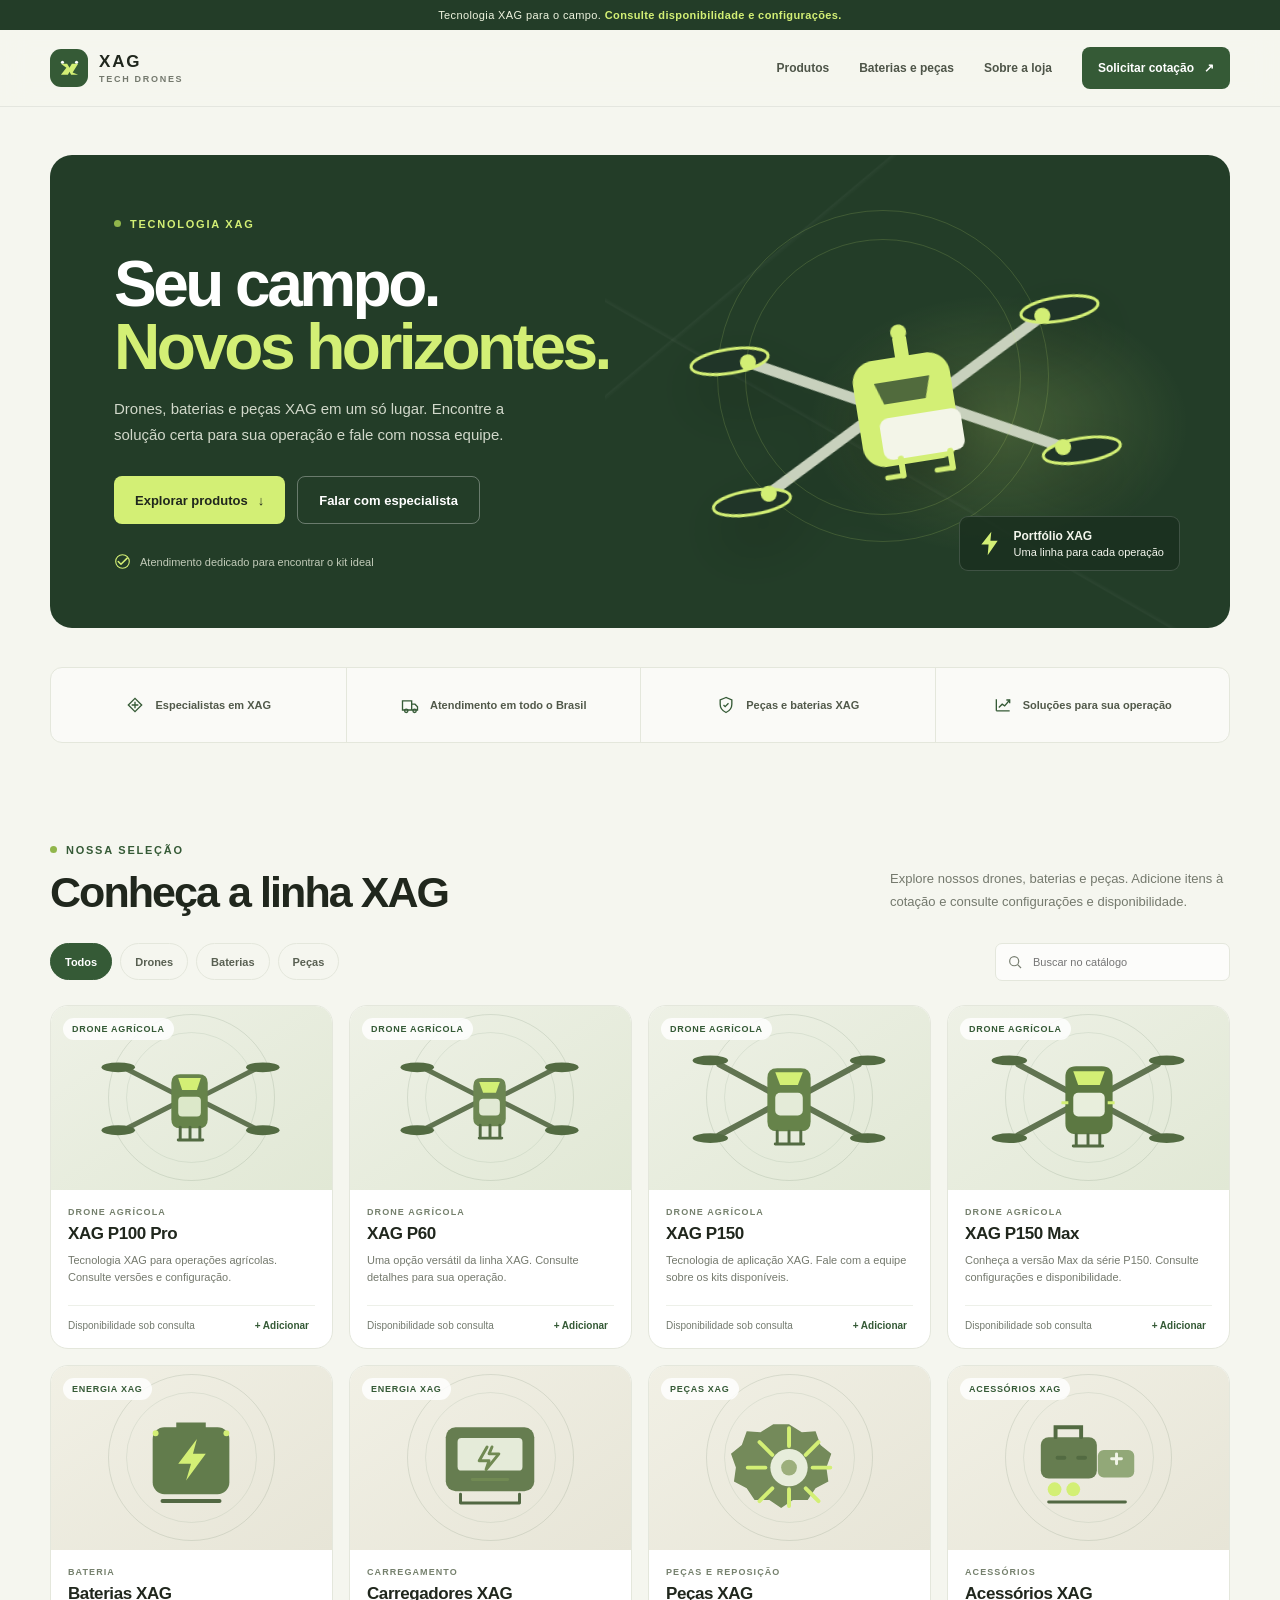
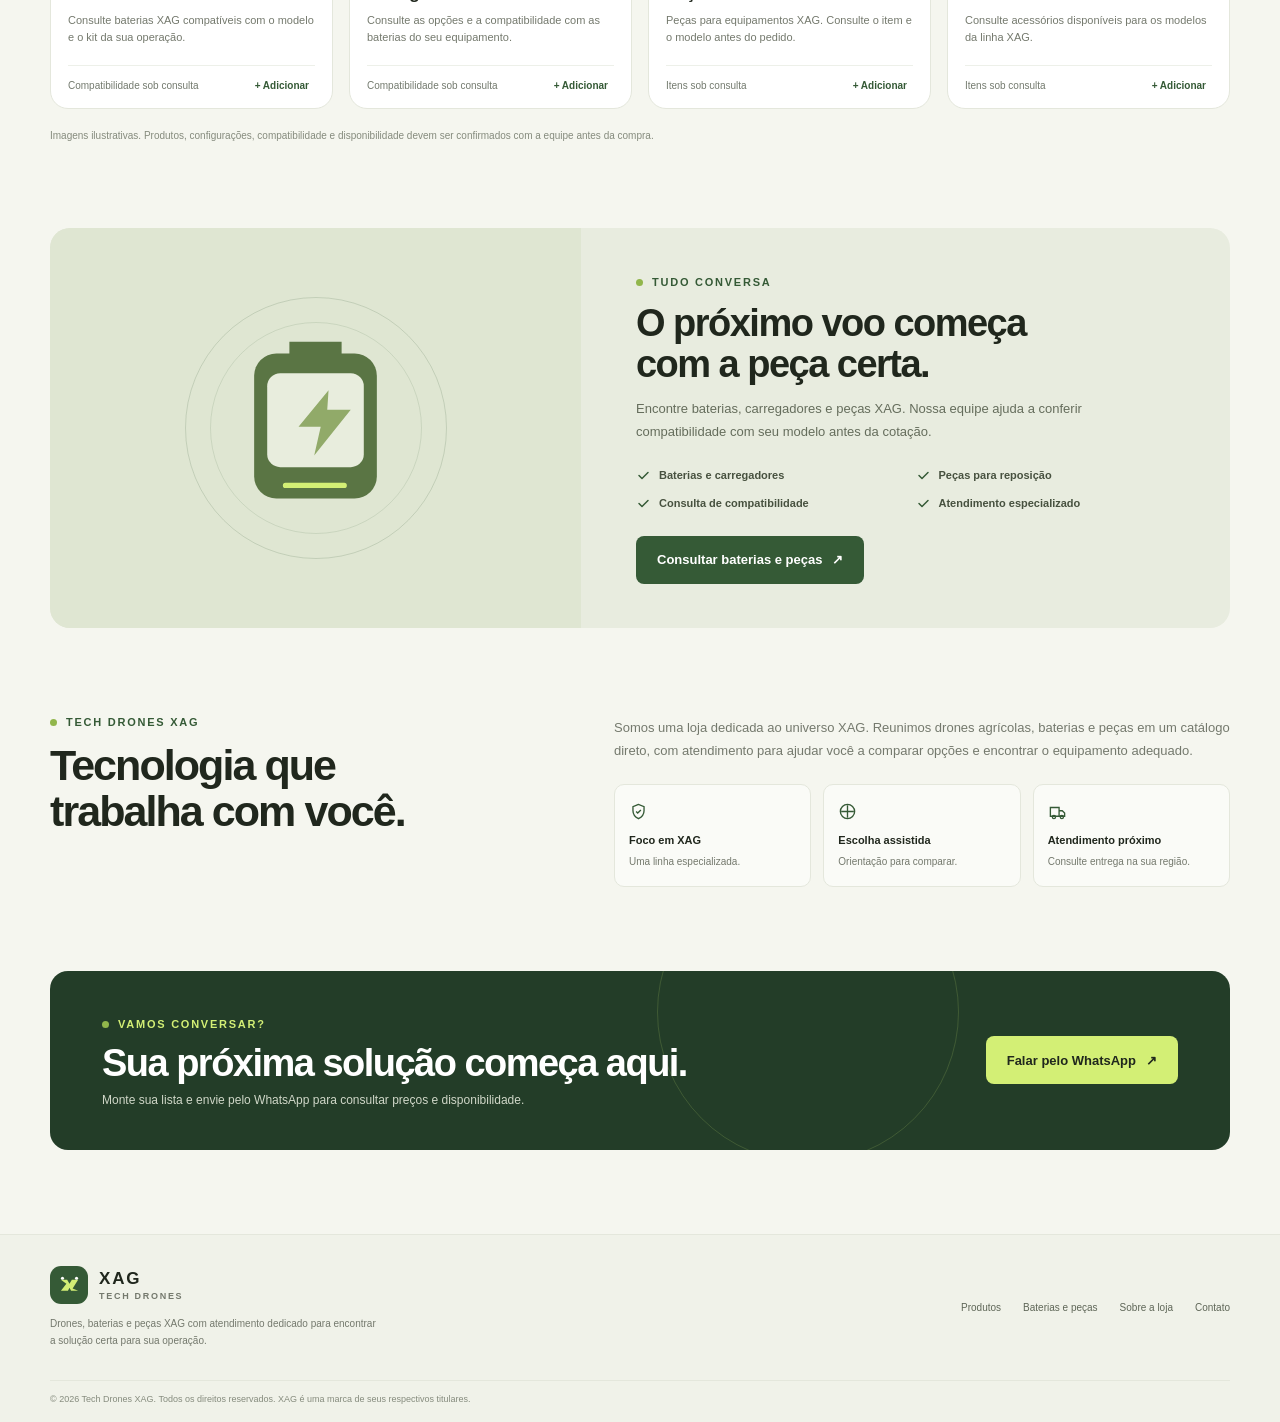
==== index.html @ cff68e32 "Atualiza loja XAG Co-authored-by: Copilot <223556219+Copilot@users.noreply.github.com>" ====
<!doctype html>
<html lang="pt-BR">
<head>
  <meta charset="utf-8">
  <meta name="viewport" content="width=device-width, initial-scale=1">
  <meta name="theme-color" content="#f5f6ef">
  <meta name="description" content="Drones, baterias e peças XAG. Conheça os modelos P100 Pro, P60, P150 e P150 Max e solicite uma cotação.">
  <title>XAG | Drones, baterias e peças</title>
  <style>
    :root {
      color-scheme: light;
      --ink: #20271d;
      --muted: #74796d;
      --paper: #f5f6ef;
      --white: #fff;
      --green: #355a36;
      --green-dark: #233d28;
      --lime: #d3ef75;
      --line: #e4e7dc;
      --radius: 18px;
      --max: 1180px;
    }

    * { box-sizing: border-box; }
    html { scroll-behavior: smooth; }
    body {
      margin: 0;
      background: var(--paper);
      color: var(--ink);
      font-family: "Segoe UI", Arial, sans-serif;
      -webkit-font-smoothing: antialiased;
    }
    a { color: inherit; text-decoration: none; }
    button, input { font: inherit; }
    button, a { -webkit-tap-highlight-color: transparent; }
    button:focus-visible, a:focus-visible, input:focus-visible {
      outline: 3px solid #91b64b;
      outline-offset: 3px;
    }
    .wrap { width: min(var(--max), calc(100% - 48px)); margin-inline: auto; }
    .eyebrow {
      display: inline-flex;
      align-items: center;
      gap: 9px;
      color: var(--green);
      font-size: 11px;
      font-weight: 800;
      letter-spacing: .16em;
      text-transform: uppercase;
    }
    .eyebrow::before { width: 7px; height: 7px; border-radius: 50%; background: #91b64b; content: ""; }
    .button {
      min-height: 48px;
      display: inline-flex;
      align-items: center;
      justify-content: center;
      gap: 10px;
      padding: 0 21px;
      border: 0;
      border-radius: 8px;
      background: var(--green);
      color: white;
      font-size: 13px;
      font-weight: 700;
      cursor: pointer;
      transition: background .2s, transform .2s;
    }
    .button:hover { background: var(--green-dark); transform: translateY(-1px); }
    .button--light { background: var(--lime); color: var(--ink); }
    .button--light:hover { background: #c5e65e; }
    .button--outline { border: 1px solid var(--line); background: transparent; color: var(--ink); }
    .button--outline:hover { background: #f1f3eb; }
    .hero .button--outline:hover { background: rgba(255,255,255,.1); }

    .announcement {
      padding: 9px 16px;
      background: var(--green-dark);
      color: #eef4df;
      text-align: center;
      font-size: 11px;
      letter-spacing: .035em;
    }
    .announcement strong { color: var(--lime); }
    .header {
      position: sticky;
      z-index: 20;
      top: 0;
      border-bottom: 1px solid rgba(32,39,29,.08);
      background: rgba(245,246,239,.94);
      backdrop-filter: blur(14px);
    }
    .nav { min-height: 76px; display: flex; align-items: center; justify-content: space-between; gap: 28px; }
    .brand { display: flex; align-items: center; gap: 11px; flex-shrink: 0; }
    .brand-mark {
      width: 38px; height: 38px; display: grid; place-items: center;
      border-radius: 11px; background: var(--green); color: var(--lime);
    }
    .brand-mark svg { width: 25px; height: 25px; }
    .brand-name { font-size: 17px; font-weight: 850; letter-spacing: .11em; }
    .brand-name span { display: block; margin-top: 2px; color: var(--muted); font-size: 9px; font-weight: 700; letter-spacing: .19em; }
    .nav-links { display: flex; align-items: center; gap: 30px; color: #4e5548; font-size: 12px; font-weight: 650; }
    .nav-links a:hover { color: var(--green); }
    .nav-cta { min-height: 42px; padding-inline: 16px; font-size: 12px; }
    .menu-toggle { display: none; border: 0; background: none; color: var(--ink); cursor: pointer; }

    .hero { padding: 48px 0 34px; }
    .hero-shell {
      min-height: 465px;
      position: relative;
      overflow: hidden;
      display: grid;
      grid-template-columns: 1.02fr .98fr;
      align-items: center;
      border-radius: 22px;
      background: var(--green-dark);
      color: white;
    }
    .hero-copy { position: relative; z-index: 2; padding: 58px 0 58px 64px; }
    .hero .eyebrow { color: #d3ef75; }
    .hero h1 {
      max-width: 570px;
      margin: 22px 0 16px;
      font-size: clamp(42px, 5vw, 65px);
      line-height: .99;
      letter-spacing: -.055em;
      font-weight: 760;
    }
    .hero h1 em { color: var(--lime); font-style: normal; }
    .hero-copy > p { max-width: 430px; margin: 0; color: #d1d8ca; font-size: 15px; line-height: 1.75; }
    .hero-actions { display: flex; align-items: center; flex-wrap: wrap; gap: 12px; margin-top: 28px; }
    .hero-note { display: flex; align-items: center; gap: 9px; margin-top: 29px; color: #c2cbb9; font-size: 11px; }
    .hero-note svg { flex: 0 0 auto; color: var(--lime); }
    .hero-art {
      position: absolute;
      inset: 0 0 0 47%;
      overflow: hidden;
      background:
        radial-gradient(ellipse at 63% 57%, rgba(211,239,117,.2), transparent 34%),
        linear-gradient(140deg, transparent 24%, rgba(255,255,255,.035) 24.2%, transparent 24.7%),
        linear-gradient(30deg, transparent 39%, rgba(255,255,255,.035) 39.2%, transparent 39.7%);
    }
    .hero-art::before, .hero-art::after {
      position: absolute; width: 330px; height: 330px; border: 1px solid rgba(211,239,117,.16);
      border-radius: 50%; content: "";
    }
    .hero-art::before { top: 55px; left: 18%; }
    .hero-art::after { top: 84px; left: calc(18% + 28px); width: 274px; height: 274px; }
    .hero-drone { position: absolute; width: min(94%, 520px); top: 50%; left: 48%; transform: translate(-50%, -47%) rotate(-9deg); filter: drop-shadow(0 26px 28px rgba(0,0,0,.24)); }
    .hero-chip {
      position: absolute; right: 8%; bottom: 12%; z-index: 1;
      display: flex; align-items: center; gap: 10px; padding: 12px 15px;
      border: 1px solid rgba(255,255,255,.16); border-radius: 9px;
      background: rgba(27,48,31,.85); color: #f4f6ed; font-size: 11px;
    }
    .hero-chip b { display: block; margin-bottom: 3px; font-size: 12px; }
    .hero-chip svg { color: var(--lime); }

    .proof { padding: 5px 0 46px; }
    .proof-row { display: grid; grid-template-columns: repeat(4, 1fr); border: 1px solid var(--line); border-radius: 12px; background: rgba(255,255,255,.54); }
    .proof-item { min-height: 74px; display: flex; align-items: center; justify-content: center; gap: 10px; padding: 14px; color: #51594a; font-size: 11px; font-weight: 650; }
    .proof-item + .proof-item { border-left: 1px solid var(--line); }
    .proof-item svg { color: var(--green); flex: 0 0 auto; }

    .section { padding: 50px 0 84px; }
    .section-head { display: flex; align-items: end; justify-content: space-between; gap: 28px; margin-bottom: 27px; }
    .section-head h2, .intro h2 { margin: 12px 0 0; font-size: clamp(30px, 4vw, 43px); letter-spacing: -.045em; line-height: 1.08; }
    .section-head p { max-width: 340px; margin: 0 0 3px; color: var(--muted); font-size: 13px; line-height: 1.7; }
    .catalog-tools { display: flex; flex-wrap: wrap; align-items: center; justify-content: space-between; gap: 14px; margin-bottom: 24px; }
    .filters { display: flex; flex-wrap: wrap; gap: 8px; }
    .filter {
      min-height: 37px; padding: 0 14px; border: 1px solid var(--line); border-radius: 30px;
      background: transparent; color: #596052; font-size: 11px; font-weight: 650; cursor: pointer;
    }
    .filter:hover, .filter[aria-pressed="true"] { border-color: var(--green); background: var(--green); color: white; }
    .search { position: relative; width: min(100%, 235px); }
    .search svg { position: absolute; top: 11px; left: 12px; color: #777e70; pointer-events: none; }
    .search input { width: 100%; height: 38px; padding: 0 12px 0 37px; border: 1px solid var(--line); border-radius: 7px; background: rgba(255,255,255,.7); color: var(--ink); font-size: 11px; }
    .product-grid { display: grid; grid-template-columns: repeat(4, minmax(0, 1fr)); gap: 16px; }
    .product-card { overflow: hidden; border: 1px solid var(--line); border-radius: var(--radius); background: var(--white); transition: transform .22s, box-shadow .22s; }
    .product-card:hover { transform: translateY(-4px); box-shadow: 0 15px 32px rgba(35,61,40,.09); }
    .product-card[hidden] { display: none; }
    .product-visual {
      height: 184px; position: relative; display: grid; place-items: center; overflow: hidden;
      background: linear-gradient(145deg, #eef1e6, #e1e8d5);
    }
    .product-visual::before { position: absolute; width: 165px; height: 165px; border: 1px solid rgba(53,90,54,.13); border-radius: 50%; content: ""; }
    .product-visual::after { position: absolute; width: 129px; height: 129px; border: 1px solid rgba(53,90,54,.09); border-radius: 50%; content: ""; }
    .product-visual svg { position: relative; z-index: 1; width: 84%; max-height: 154px; }
    .product-card[data-category="baterias"] .product-visual,
    .product-card[data-category="pecas"] .product-visual { background: linear-gradient(145deg, #f1f0e5, #e7e5d7); }
    .product-badge { position: absolute; z-index: 2; top: 12px; left: 12px; padding: 6px 9px; border-radius: 30px; background: rgba(255,255,255,.83); color: var(--green); font-size: 9px; font-weight: 800; letter-spacing: .08em; text-transform: uppercase; }
    .product-info { padding: 17px 17px 16px; }
    .product-type { margin: 0 0 7px; color: #75806d; font-size: 9px; font-weight: 750; letter-spacing: .12em; text-transform: uppercase; }
    .product-info h3 { margin: 0; font-size: 17px; letter-spacing: -.025em; }
    .product-description { min-height: 38px; margin: 8px 0 15px; color: var(--muted); font-size: 11px; line-height: 1.6; }
    .product-bottom { display: flex; align-items: center; justify-content: space-between; gap: 8px; padding-top: 13px; border-top: 1px solid #edf0e9; }
    .availability { color: #737a6e; font-size: 10px; }
    .add-quote { border: 0; background: transparent; color: var(--green); font-size: 10px; font-weight: 800; cursor: pointer; }
    .add-quote:hover { color: #1b3620; text-decoration: underline; text-underline-offset: 3px; }
    .no-results { display: none; grid-column: 1/-1; padding: 35px; border: 1px dashed #cbd2c2; border-radius: 12px; color: var(--muted); text-align: center; font-size: 13px; }
    .no-results.is-visible { display: block; }
    .catalog-footnote { margin: 19px 0 0; color: #858b7d; font-size: 10px; line-height: 1.6; }

    .feature { padding: 0 0 84px; }
    .feature-panel { display: grid; grid-template-columns: .9fr 1.1fr; overflow: hidden; border-radius: 20px; background: #e8ecdf; }
    .feature-art { min-height: 340px; position: relative; display: grid; place-items: center; overflow: hidden; background: #dfe6d2; }
    .feature-art::before { position: absolute; width: 260px; height: 260px; border: 1px solid rgba(53,90,54,.17); border-radius: 50%; content: ""; }
    .feature-art::after { position: absolute; width: 210px; height: 210px; border: 1px solid rgba(53,90,54,.12); border-radius: 50%; content: ""; }
    .feature-art svg { position: relative; z-index: 1; width: 60%; max-width: 235px; color: var(--green); }
    .feature-copy { align-self: center; padding: 44px 55px; }
    .feature-copy h2 { max-width: 430px; margin: 13px 0 12px; font-size: clamp(27px, 3.5vw, 38px); line-height: 1.1; letter-spacing: -.04em; }
    .feature-copy > p { max-width: 480px; margin: 0; color: #656d5c; font-size: 13px; line-height: 1.75; }
    .feature-points { display: grid; grid-template-columns: 1fr 1fr; gap: 13px 20px; margin: 24px 0 25px; padding: 0; list-style: none; }
    .feature-points li { display: flex; align-items: center; gap: 8px; color: #47513f; font-size: 11px; font-weight: 650; }
    .feature-points svg { flex: 0 0 auto; color: var(--green); }

    .intro { padding: 0 0 84px; }
    .intro-layout { display: grid; grid-template-columns: .9fr 1.1fr; gap: 60px; align-items: start; }
    .intro h2 { max-width: 400px; }
    .intro-copy > p { margin: 4px 0 21px; color: var(--muted); font-size: 13px; line-height: 1.8; }
    .intro-values { display: grid; grid-template-columns: repeat(3, 1fr); gap: 12px; }
    .value { padding: 17px 14px; border: 1px solid var(--line); border-radius: 10px; background: rgba(255,255,255,.48); }
    .value svg { color: var(--green); }
    .value b { display: block; margin: 9px 0 5px; font-size: 11px; }
    .value span { color: var(--muted); font-size: 10px; line-height: 1.5; }

    .contact { padding: 0 0 84px; }
    .contact-panel { position: relative; overflow: hidden; display: flex; align-items: center; justify-content: space-between; gap: 28px; padding: 43px 52px; border-radius: 18px; background: var(--green-dark); color: white; }
    .contact-panel::after { position: absolute; top: -110px; right: 23%; width: 300px; height: 300px; border: 1px solid rgba(211,239,117,.16); border-radius: 50%; content: ""; }
    .contact-copy { position: relative; z-index: 1; }
    .contact-copy .eyebrow { color: var(--lime); }
    .contact-copy h2 { margin: 10px 0 8px; font-size: clamp(27px, 3.5vw, 38px); letter-spacing: -.04em; }
    .contact-copy p { margin: 0; color: #d0d7c8; font-size: 12px; }
    .contact-panel .button { position: relative; z-index: 1; flex-shrink: 0; }

    footer { border-top: 1px solid var(--line); background: #f0f2e9; }
    .footer-main { display: flex; justify-content: space-between; gap: 30px; padding: 31px 0; }
    .footer-about { max-width: 330px; }
    .footer-about p { margin: 11px 0 0; color: var(--muted); font-size: 10px; line-height: 1.7; }
    .footer-links { display: flex; flex-wrap: wrap; align-items: center; gap: 22px; color: #5e6657; font-size: 10px; }
    .footer-links a:hover { color: var(--green); }
    .footer-bottom { padding: 13px 0 18px; border-top: 1px solid var(--line); color: #858b7d; font-size: 9px; }
    .quote-bar {
      position: fixed; z-index: 30; right: 22px; bottom: 20px;
      display: none; align-items: center; gap: 14px; padding: 10px 11px 10px 16px;
      border: 1px solid rgba(255,255,255,.14); border-radius: 12px;
      background: var(--green-dark); color: white; box-shadow: 0 12px 34px rgba(24,40,25,.22);
    }
    .quote-bar.is-visible { display: flex; }
    .quote-count { font-size: 11px; font-weight: 650; }
    .quote-count span { color: var(--lime); font-weight: 800; }
    .quote-bar .button { min-height: 39px; padding: 0 13px; font-size: 10px; }
    .toast {
      position: fixed; z-index: 40; left: 50%; bottom: 24px; transform: translate(-50%, 15px);
      padding: 11px 16px; border-radius: 8px; background: var(--ink); color: white;
      font-size: 11px; opacity: 0; pointer-events: none; transition: opacity .2s, transform .2s;
    }
    .toast.is-visible { opacity: 1; transform: translate(-50%, 0); }

    @media (max-width: 900px) {
      .hero-shell { min-height: 425px; grid-template-columns: 1fr; }
      .hero-copy { max-width: 58%; padding: 48px 0 48px 42px; }
      .hero-art { left: 43%; }
      .hero-drone { left: 53%; width: 107%; }
      .product-grid { grid-template-columns: repeat(2, minmax(0, 1fr)); }
      .feature-copy { padding: 37px 32px; }
      .intro-layout { gap: 35px; }
    }
    @media (max-width: 640px) {
      .wrap { width: min(var(--max), calc(100% - 32px)); }
      .announcement { font-size: 10px; }
      .nav { min-height: 66px; }
      .menu-toggle { display: grid; place-items: center; width: 40px; height: 40px; }
      .menu-toggle svg { width: 23px; height: 23px; }
      .nav-links {
        position: absolute; top: 65px; left: 0; right: 0; display: none; align-items: stretch;
        gap: 0; padding: 8px 16px 16px; border-bottom: 1px solid var(--line);
        background: var(--paper);
      }
      .nav-links.is-open { display: flex; flex-direction: column; }
      .nav-links a { padding: 13px 5px; border-bottom: 1px solid var(--line); }
      .nav-links .nav-cta { align-self: start; margin-top: 12px; padding-inline: 16px; border-bottom: 0; }
      .hero { padding: 20px 0 25px; }
      .hero-shell { min-height: 605px; align-items: start; }
      .hero-copy { max-width: none; padding: 35px 25px 0; }
      .hero h1 { max-width: 420px; margin-top: 16px; font-size: clamp(43px, 12vw, 59px); }
      .hero-copy > p { max-width: 380px; font-size: 13px; }
      .hero-actions { margin-top: 21px; }
      .hero-actions .button { min-height: 44px; padding-inline: 15px; font-size: 11px; }
      .hero-note { margin-top: 19px; font-size: 10px; }
      .hero-art { inset: auto 0 0; height: 255px; }
      .hero-art::before { top: 8px; left: 25%; width: 230px; height: 230px; }
      .hero-art::after { top: 28px; left: calc(25% + 20px); width: 190px; height: 190px; }
      .hero-drone { top: 51%; left: 49%; width: min(96%, 430px); }
      .hero-chip { right: 13px; bottom: 15px; padding: 9px 11px; }
      .hero-chip svg { width: 23px; height: 23px; }
      .hero-chip b { font-size: 10px; }
      .hero-chip span { font-size: 9px; }
      .proof { padding-bottom: 29px; }
      .proof-row { grid-template-columns: 1fr 1fr; }
      .proof-item { min-height: 62px; justify-content: start; padding: 12px; font-size: 10px; }
      .proof-item + .proof-item { border-left: 0; }
      .proof-item:nth-child(even) { border-left: 1px solid var(--line); }
      .proof-item:nth-child(n+3) { border-top: 1px solid var(--line); }
      .proof-item svg { width: 17px; height: 17px; }
      .section { padding: 31px 0 56px; }
      .section-head { display: block; margin-bottom: 21px; }
      .section-head h2, .intro h2 { font-size: 34px; }
      .section-head p { margin-top: 11px; font-size: 12px; }
      .catalog-tools { align-items: stretch; }
      .filters { gap: 6px; }
      .filter { min-height: 34px; padding-inline: 11px; font-size: 10px; }
      .search { width: 100%; }
      .product-grid { gap: 10px; }
      .product-visual { height: 140px; }
      .product-visual svg { max-height: 125px; }
      .product-visual::before { width: 125px; height: 125px; }
      .product-visual::after { width: 95px; height: 95px; }
      .product-info { padding: 13px 12px 12px; }
      .product-type { font-size: 8px; }
      .product-info h3 { font-size: 14px; }
      .product-description { min-height: 48px; margin: 7px 0 11px; font-size: 10px; }
      .product-bottom { align-items: start; flex-direction: column; gap: 8px; }
      .product-card:nth-child(n+5) .product-description { min-height: 48px; }
      .add-quote { padding: 0; text-align: left; }
      .feature { padding-bottom: 56px; }
      .feature-panel { grid-template-columns: 1fr; }
      .feature-art { min-height: 220px; }
      .feature-art svg { width: 48%; max-height: 185px; }
      .feature-art::before { width: 195px; height: 195px; }
      .feature-art::after { width: 155px; height: 155px; }
      .feature-copy { padding: 29px 24px 31px; }
      .feature-copy h2 { font-size: 31px; }
      .feature-copy > p { font-size: 12px; }
      .feature-points { gap: 12px 10px; }
      .feature-points li { font-size: 10px; }
      .intro { padding-bottom: 55px; }
      .intro-layout { grid-template-columns: 1fr; gap: 16px; }
      .intro-copy > p { font-size: 12px; }
      .intro-values { gap: 8px; }
      .value { padding: 13px 10px; }
      .value b { font-size: 10px; }
      .value span { font-size: 9px; }
      .contact { padding-bottom: 55px; }
      .contact-panel { align-items: start; flex-direction: column; padding: 29px 24px; }
      .contact-copy h2 { font-size: 31px; }
      .contact-copy p { font-size: 11px; line-height: 1.6; }
      .footer-main { flex-direction: column; gap: 20px; padding: 25px 0; }
      .footer-links { gap: 15px; }
      .quote-bar { right: 10px; bottom: 10px; left: 10px; justify-content: space-between; padding-left: 13px; }
      .toast { bottom: 75px; width: max-content; max-width: calc(100% - 32px); text-align: center; }
    }
    @media (prefers-reduced-motion: reduce) {
      *, *::before, *::after { scroll-behavior: auto !important; transition-duration: .01ms !important; animation-duration: .01ms !important; }
    }
  </style>
</head>
<body>
  <div class="announcement">Tecnologia XAG para o campo. <strong>Consulte disponibilidade e configurações.</strong></div>
  <header class="header">
    <div class="wrap nav">
      <a class="brand" href="#" aria-label="XAG — página inicial">
        <span class="brand-mark" aria-hidden="true">
          <svg viewBox="0 0 32 32" fill="none"><path d="M5 10h8l3 5 3-5h8l-7 11 7 3h-9l-2-4-2 4H5l7-9-7-5Z" fill="currentColor"/><circle cx="7" cy="8" r="2" fill="#fff"/><circle cx="25" cy="8" r="2" fill="#fff"/></svg>
        </span>
        <span class="brand-name">XAG<span>TECH DRONES</span></span>
      </a>
      <button class="menu-toggle" type="button" aria-label="Abrir menu" aria-expanded="false" aria-controls="nav-links">
        <svg viewBox="0 0 24 24" fill="none" stroke="currentColor" stroke-width="1.8" stroke-linecap="round"><path d="M4 7h16M4 12h16M4 17h16"/></svg>
      </button>
      <nav class="nav-links" id="nav-links" aria-label="Navegação principal">
        <a href="#catalogo">Produtos</a>
        <a href="#baterias-pecas">Baterias e peças</a>
        <a href="#sobre">Sobre a loja</a>
        <a class="button nav-cta" href="#contato">Solicitar cotação <span aria-hidden="true">↗</span></a>
      </nav>
    </div>
  </header>

  <main>
    <section class="hero wrap" aria-labelledby="hero-title">
      <div class="hero-shell">
        <div class="hero-copy">
          <span class="eyebrow">Tecnologia XAG</span>
          <h1 id="hero-title">Seu campo.<br><em>Novos horizontes.</em></h1>
          <p>Drones, baterias e peças XAG em um só lugar. Encontre a solução certa para sua operação e fale com nossa equipe.</p>
          <div class="hero-actions">
            <a class="button button--light" href="#catalogo">Explorar produtos <span aria-hidden="true">↓</span></a>
            <a class="button button--outline" style="border-color:rgba(255,255,255,.32);color:white" href="#contato">Falar com especialista</a>
          </div>
          <div class="hero-note">
            <svg width="17" height="17" viewBox="0 0 20 20" fill="none" aria-hidden="true"><path d="m5 10 3.2 3.2L15.5 6" stroke="currentColor" stroke-width="1.8" stroke-linecap="round" stroke-linejoin="round"/><circle cx="10" cy="10" r="8" stroke="currentColor" stroke-width="1.3"/></svg>
            Atendimento dedicado para encontrar o kit ideal
          </div>
        </div>
        <div class="hero-art" aria-hidden="true">
          <svg class="hero-drone" viewBox="0 0 520 310" fill="none">
            <g stroke="#c8d1bd" stroke-width="11" stroke-linecap="round">
              <path d="M223 151 111 92M297 151l112-59M222 167l-111 58M298 167l111 58"/>
            </g>
            <g fill="#203528" stroke="#d3ef75" stroke-width="3">
              <ellipse cx="93" cy="88" rx="39" ry="12"/><ellipse cx="427" cy="88" rx="39" ry="12"/>
              <ellipse cx="93" cy="231" rx="39" ry="12"/><ellipse cx="427" cy="231" rx="39" ry="12"/>
            </g>
            <g fill="#d3ef75">
              <circle cx="111" cy="92" r="8"/><circle cx="409" cy="92" r="8"/>
              <circle cx="111" cy="225" r="8"/><circle cx="409" cy="225" r="8"/>
            </g>
            <path d="M211 132c0-12 10-22 22-22h54c12 0 22 10 22 22v63c0 12-10 22-22 22h-54c-12 0-22-10-22-22v-63Z" fill="#d3ef75"/>
            <path d="M232 133h56l-7 22h-42l-7-22Z" fill="#516b3d"/>
            <rect x="231" y="169" width="82" height="42" rx="9" fill="#f3f5e8"/>
            <path d="M247 211v17m50-17v17" stroke="#d3ef75" stroke-width="6" stroke-linecap="round"/>
            <path d="M231 228h16m34 0h16" stroke="#d3ef75" stroke-width="5" stroke-linecap="round"/>
            <path d="M257 111V91h14v20" fill="#d3ef75"/>
            <circle cx="264" cy="86" r="8" fill="#d3ef75"/>
          </svg>
          <div class="hero-chip">
            <svg width="29" height="29" viewBox="0 0 32 32" fill="none" aria-hidden="true"><path d="M18 3 7 17h8l-1 12 11-16h-8l1-10Z" fill="currentColor"/></svg>
            <span><b>Portfólio XAG</b>Uma linha para cada operação</span>
          </div>
        </div>
      </div>
    </section>

    <section class="proof wrap" aria-label="Diferenciais da loja">
      <div class="proof-row">
        <div class="proof-item"><svg width="20" height="20" viewBox="0 0 24 24" fill="none" stroke="currentColor" stroke-width="1.6" aria-hidden="true"><path d="M4 12 12 4l8 8-8 8-8-8Z"/><path d="M12 8v8m-4-4h8"/></svg>Especialistas em XAG</div>
        <div class="proof-item"><svg width="20" height="20" viewBox="0 0 24 24" fill="none" stroke="currentColor" stroke-width="1.6" aria-hidden="true"><path d="M3 7h11v11H3zM14 11h4l3 3v4h-7z"/><circle cx="7.5" cy="19" r="2"/><circle cx="17.5" cy="19" r="2"/></svg>Atendimento em todo o Brasil</div>
        <div class="proof-item"><svg width="20" height="20" viewBox="0 0 24 24" fill="none" stroke="currentColor" stroke-width="1.6" aria-hidden="true"><path d="M12 3 5 6v5c0 5 3 8 7 10 4-2 7-5 7-10V6l-7-3Z"/><path d="m9 12 2 2 4-4"/></svg>Peças e baterias XAG</div>
        <div class="proof-item"><svg width="20" height="20" viewBox="0 0 24 24" fill="none" stroke="currentColor" stroke-width="1.6" aria-hidden="true"><path d="M4 19V5m0 14h16"/><path d="m7 15 4-4 3 2 6-7"/><path d="M16 6h4v4"/></svg>Soluções para sua operação</div>
      </div>
    </section>

    <section class="section wrap" id="catalogo" aria-labelledby="catalog-title">
      <div class="section-head">
        <div><span class="eyebrow">Nossa seleção</span><h2 id="catalog-title">Conheça a linha XAG</h2></div>
        <p>Explore nossos drones, baterias e peças. Adicione itens à cotação e consulte configurações e disponibilidade.</p>
      </div>
      <div class="catalog-tools">
        <div class="filters" role="group" aria-label="Filtrar produtos">
          <button class="filter" type="button" data-filter="todos" aria-pressed="true">Todos</button>
          <button class="filter" type="button" data-filter="drones" aria-pressed="false">Drones</button>
          <button class="filter" type="button" data-filter="baterias" aria-pressed="false">Baterias</button>
          <button class="filter" type="button" data-filter="pecas" aria-pressed="false">Peças</button>
        </div>
        <label class="search">
          <svg width="16" height="16" viewBox="0 0 24 24" fill="none" stroke="currentColor" stroke-width="1.8" aria-hidden="true"><circle cx="10.8" cy="10.8" r="6.8"/><path d="m16 16 5 5"/></svg>
          <input type="search" id="product-search" placeholder="Buscar no catálogo" aria-label="Buscar no catálogo">
        </label>
      </div>

      <div class="product-grid" id="product-grid">
        <article class="product-card" data-category="drones" data-name="XAG P100 Pro drone agrícola">
          <div class="product-visual">
            <span class="product-badge">Drone agrícola</span>
            <svg viewBox="0 0 240 145" fill="none" role="img" aria-label="Ilustração de drone XAG">
              <g stroke="#617451" stroke-width="5" stroke-linecap="round"><path d="m104 69-49-25m81 25 49-25M104 79 55 104m81-25 49 25"/></g>
              <g fill="#536b42"><ellipse cx="46" cy="42" rx="17" ry="5"/><ellipse cx="193" cy="42" rx="17" ry="5"/><ellipse cx="46" cy="106" rx="17" ry="5"/><ellipse cx="193" cy="106" rx="17" ry="5"/></g>
              <path d="M100 58q0-9 9-9h19q9 0 9 9v37q0 9-9 9h-19q-9 0-9-9V58Z" fill="#66834a"/>
              <path d="M107 53h23l-4 12h-15l-4-12Z" fill="#d3ef75"/><rect x="107" y="72" width="23" height="20" rx="4" fill="#dce8c9"/>
              <path d="M109 103v13m10-13v13m10-13v13m-22 0h25" stroke="#536b42" stroke-width="3" stroke-linecap="round"/>
            </svg>
          </div>
          <div class="product-info">
            <p class="product-type">Drone agrícola</p><h3>XAG P100 Pro</h3>
            <p class="product-description">Tecnologia XAG para operações agrícolas. Consulte versões e configuração.</p>
            <div class="product-bottom"><span class="availability">Disponibilidade sob consulta</span><button class="add-quote" type="button" data-product="XAG P100 Pro">+ Adicionar</button></div>
          </div>
        </article>
        <article class="product-card" data-category="drones" data-name="XAG P60 drone agrícola">
          <div class="product-visual">
            <span class="product-badge">Drone agrícola</span>
            <svg viewBox="0 0 240 145" fill="none" role="img" aria-label="Ilustração de drone XAG">
              <g stroke="#617451" stroke-width="5" stroke-linecap="round"><path d="m104 69-49-25m81 25 49-25M104 79 55 104m81-25 49 25"/></g>
              <g fill="#536b42"><ellipse cx="46" cy="42" rx="17" ry="5"/><ellipse cx="193" cy="42" rx="17" ry="5"/><ellipse cx="46" cy="106" rx="17" ry="5"/><ellipse cx="193" cy="106" rx="17" ry="5"/></g>
              <path d="M103 61q0-8 8-8h17q8 0 8 8v33q0 8-8 8h-17q-8 0-8-8V61Z" fill="#6c8652"/>
              <path d="M109 57h21l-4 11h-13l-4-11Z" fill="#d3ef75"/><rect x="109" y="74" width="21" height="17" rx="4" fill="#e1e9d4"/>
              <path d="M110 101v13m10-13v13m10-13v13m-21 0h23" stroke="#536b42" stroke-width="3" stroke-linecap="round"/>
            </svg>
          </div>
          <div class="product-info">
            <p class="product-type">Drone agrícola</p><h3>XAG P60</h3>
            <p class="product-description">Uma opção versátil da linha XAG. Consulte detalhes para sua operação.</p>
            <div class="product-bottom"><span class="availability">Disponibilidade sob consulta</span><button class="add-quote" type="button" data-product="XAG P60">+ Adicionar</button></div>
          </div>
        </article>
        <article class="product-card" data-category="drones" data-name="XAG P150 drone agrícola">
          <div class="product-visual">
            <span class="product-badge">Drone agrícola</span>
            <svg viewBox="0 0 240 145" fill="none" role="img" aria-label="Ilustração de drone XAG">
              <g stroke="#617451" stroke-width="6" stroke-linecap="round"><path d="m101 67-52-28m90 28 52-28m-90 44-52 28m90-28 52 28"/></g>
              <g fill="#536b42"><ellipse cx="40" cy="35" rx="18" ry="5"/><ellipse cx="200" cy="35" rx="18" ry="5"/><ellipse cx="40" cy="114" rx="18" ry="5"/><ellipse cx="200" cy="114" rx="18" ry="5"/></g>
              <path d="M98 53q0-10 10-10h24q10 0 10 10v44q0 10-10 10h-24q-10 0-10-10V53Z" fill="#66834a"/>
              <path d="M106 47h28l-5 13h-18l-5-13Z" fill="#d3ef75"/><rect x="106" y="68" width="28" height="23" rx="5" fill="#e4ebd8"/>
              <path d="M108 107v13m12-13v13m12-13v13m-26 0h29" stroke="#536b42" stroke-width="3" stroke-linecap="round"/>
            </svg>
          </div>
          <div class="product-info">
            <p class="product-type">Drone agrícola</p><h3>XAG P150</h3>
            <p class="product-description">Tecnologia de aplicação XAG. Fale com a equipe sobre os kits disponíveis.</p>
            <div class="product-bottom"><span class="availability">Disponibilidade sob consulta</span><button class="add-quote" type="button" data-product="XAG P150">+ Adicionar</button></div>
          </div>
        </article>
        <article class="product-card" data-category="drones" data-name="XAG P150 Max drone agrícola">
          <div class="product-visual">
            <span class="product-badge">Drone agrícola</span>
            <svg viewBox="0 0 240 145" fill="none" role="img" aria-label="Ilustração de drone XAG">
              <g stroke="#617451" stroke-width="6" stroke-linecap="round"><path d="m101 67-52-28m90 28 52-28m-90 44-52 28m90-28 52 28"/></g>
              <g fill="#536b42"><ellipse cx="40" cy="35" rx="18" ry="5"/><ellipse cx="200" cy="35" rx="18" ry="5"/><ellipse cx="40" cy="114" rx="18" ry="5"/><ellipse cx="200" cy="114" rx="18" ry="5"/></g>
              <path d="M97 52q0-11 11-11h26q11 0 11 11v47q0 11-11 11h-26q-11 0-11-11V52Z" fill="#5c7842"/>
              <path d="M105 46h32l-5 14h-22l-5-14Z" fill="#d3ef75"/><rect x="105" y="68" width="32" height="24" rx="5" fill="#e8eedc"/>
              <path d="M108 110v12m12-12v12m12-12v12m-27 0h30" stroke="#536b42" stroke-width="3" stroke-linecap="round"/>
              <path d="M100 78h-7m54 0h-7" stroke="#d3ef75" stroke-width="3"/>
            </svg>
          </div>
          <div class="product-info">
            <p class="product-type">Drone agrícola</p><h3>XAG P150 Max</h3>
            <p class="product-description">Conheça a versão Max da série P150. Consulte configurações e disponibilidade.</p>
            <div class="product-bottom"><span class="availability">Disponibilidade sob consulta</span><button class="add-quote" type="button" data-product="XAG P150 Max">+ Adicionar</button></div>
          </div>
        </article>
        <article class="product-card" data-category="baterias" data-name="bateria XAG bateria inteligente">
          <div class="product-visual">
            <span class="product-badge">Energia XAG</span>
            <svg viewBox="0 0 240 145" fill="none" role="img" aria-label="Ilustração de bateria">
              <rect x="81" y="42" width="78" height="68" rx="12" fill="#627c4c"/><path d="M105 37h30v7h-30z" fill="#627c4c"/>
              <path d="m126 54-19 25h13l-5 17 20-27h-13l4-15Z" fill="#d3ef75"/>
              <path d="M91 117h58" stroke="#526843" stroke-width="4" stroke-linecap="round"/>
              <circle cx="84" cy="48" r="3" fill="#d3ef75"/><circle cx="156" cy="48" r="3" fill="#d3ef75"/>
            </svg>
          </div>
          <div class="product-info">
            <p class="product-type">Bateria</p><h3>Baterias XAG</h3>
            <p class="product-description">Consulte baterias XAG compatíveis com o modelo e o kit da sua operação.</p>
            <div class="product-bottom"><span class="availability">Compatibilidade sob consulta</span><button class="add-quote" type="button" data-product="Bateria XAG">+ Adicionar</button></div>
          </div>
        </article>
        <article class="product-card" data-category="baterias" data-name="carregador XAG carregamento">
          <div class="product-visual">
            <span class="product-badge">Energia XAG</span>
            <svg viewBox="0 0 240 145" fill="none" role="img" aria-label="Ilustração de carregador">
              <rect x="75" y="42" width="90" height="65" rx="10" fill="#667d50"/>
              <rect x="87" y="53" width="66" height="33" rx="4" fill="#e5ebd9"/>
              <path d="M102 95h36m-21-33-8 14h10l-3 9 13-16h-10l3-7" stroke="#718a53" stroke-width="3" stroke-linecap="round" stroke-linejoin="round"/>
              <path d="M90 110v9m60-9v9m-60 0h60" stroke="#526843" stroke-width="3" stroke-linecap="round"/>
            </svg>
          </div>
          <div class="product-info">
            <p class="product-type">Carregamento</p><h3>Carregadores XAG</h3>
            <p class="product-description">Consulte as opções e a compatibilidade com as baterias do seu equipamento.</p>
            <div class="product-bottom"><span class="availability">Compatibilidade sob consulta</span><button class="add-quote" type="button" data-product="Carregador XAG">+ Adicionar</button></div>
          </div>
        </article>
        <article class="product-card" data-category="pecas" data-name="peças XAG reposição drone">
          <div class="product-visual">
            <span class="product-badge">Peças XAG</span>
            <svg viewBox="0 0 240 145" fill="none" role="img" aria-label="Ilustração de peças">
              <path d="m120 39 13 8 14-1 5 14 11 9-5 14 2 14-13 7-8 12h-15l-12 8-12-8H85l-8-12-13-7 2-14-5-14 11-9 5-14 14 1 13-8 16 0Z" fill="#748a5a"/>
              <circle cx="120" cy="83" r="19" fill="#e7eddb"/><circle cx="120" cy="83" r="8" fill="#9caf7c"/>
              <path d="M120 43v18m0 44v17m-42-39h18m48 0h18m-72-26 13 13m34 34 13 13m0-60-13 13m-34 34-13 13" stroke="#d3ef75" stroke-width="4" stroke-linecap="round"/>
            </svg>
          </div>
          <div class="product-info">
            <p class="product-type">Peças e reposição</p><h3>Peças XAG</h3>
            <p class="product-description">Peças para equipamentos XAG. Consulte o item e o modelo antes do pedido.</p>
            <div class="product-bottom"><span class="availability">Itens sob consulta</span><button class="add-quote" type="button" data-product="Peças XAG">+ Adicionar</button></div>
          </div>
        </article>
        <article class="product-card" data-category="pecas" data-name="acessórios XAG componentes">
          <div class="product-visual">
            <span class="product-badge">Acessórios XAG</span>
            <svg viewBox="0 0 240 145" fill="none" role="img" aria-label="Ilustração de componentes">
              <rect x="72" y="52" width="57" height="42" rx="8" fill="#667d50"/><rect x="130" y="65" width="37" height="28" rx="6" fill="#92a878"/>
              <path d="M87 52V42h26v10m-3 21h7m-28 0h7" stroke="#536b42" stroke-width="4" stroke-linecap="round"/>
              <circle cx="86" cy="105" r="7" fill="#d3ef75"/><circle cx="105" cy="105" r="7" fill="#d3ef75"/>
              <path d="M144 74h10m-5-5v10" stroke="#f1f4e8" stroke-width="3" stroke-linecap="round"/>
              <path d="M80 118h78" stroke="#526843" stroke-width="3" stroke-linecap="round"/>
            </svg>
          </div>
          <div class="product-info">
            <p class="product-type">Acessórios</p><h3>Acessórios XAG</h3>
            <p class="product-description">Consulte acessórios disponíveis para os modelos da linha XAG.</p>
            <div class="product-bottom"><span class="availability">Itens sob consulta</span><button class="add-quote" type="button" data-product="Acessórios XAG">+ Adicionar</button></div>
          </div>
        </article>
        <p class="no-results" id="no-results">Nenhum produto encontrado. Tente outro termo ou filtro.</p>
      </div>
      <p class="catalog-footnote">Imagens ilustrativas. Produtos, configurações, compatibilidade e disponibilidade devem ser confirmados com a equipe antes da compra.</p>
    </section>

    <section class="feature wrap" id="baterias-pecas" aria-labelledby="feature-title">
      <div class="feature-panel">
        <div class="feature-art" aria-hidden="true">
          <svg viewBox="0 0 180 190" fill="none">
            <rect x="43" y="38" width="94" height="111" rx="17" fill="#5a7544"/>
            <path d="M70 29h40v10H70z" fill="#5a7544"/>
            <rect x="53" y="53" width="74" height="72" rx="10" fill="#e8eddd"/>
            <path d="M100 66 77 94h17l-5 22 28-35H99l1-15Z" fill="#91aa69"/>
            <path d="M67 139h45" stroke="#d3ef75" stroke-width="4" stroke-linecap="round"/>
          </svg>
        </div>
        <div class="feature-copy">
          <span class="eyebrow">Tudo conversa</span>
          <h2>O próximo voo começa com a peça certa.</h2>
          <p>Encontre baterias, carregadores e peças XAG. Nossa equipe ajuda a conferir compatibilidade com seu modelo antes da cotação.</p>
          <ul class="feature-points">
            <li><svg width="15" height="15" viewBox="0 0 20 20" fill="none" aria-hidden="true"><path d="m4 10 4 4 8-8" stroke="currentColor" stroke-width="2" stroke-linecap="round" stroke-linejoin="round"/></svg>Baterias e carregadores</li>
            <li><svg width="15" height="15" viewBox="0 0 20 20" fill="none" aria-hidden="true"><path d="m4 10 4 4 8-8" stroke="currentColor" stroke-width="2" stroke-linecap="round" stroke-linejoin="round"/></svg>Peças para reposição</li>
            <li><svg width="15" height="15" viewBox="0 0 20 20" fill="none" aria-hidden="true"><path d="m4 10 4 4 8-8" stroke="currentColor" stroke-width="2" stroke-linecap="round" stroke-linejoin="round"/></svg>Consulta de compatibilidade</li>
            <li><svg width="15" height="15" viewBox="0 0 20 20" fill="none" aria-hidden="true"><path d="m4 10 4 4 8-8" stroke="currentColor" stroke-width="2" stroke-linecap="round" stroke-linejoin="round"/></svg>Atendimento especializado</li>
          </ul>
          <a class="button" href="#contato">Consultar baterias e peças <span aria-hidden="true">↗</span></a>
        </div>
      </div>
    </section>

    <section class="intro wrap" id="sobre" aria-labelledby="about-title">
      <div class="intro-layout">
        <div>
          <span class="eyebrow">Tech Drones XAG</span>
          <h2 id="about-title">Tecnologia que trabalha com você.</h2>
        </div>
        <div class="intro-copy">
          <p>Somos uma loja dedicada ao universo XAG. Reunimos drones agrícolas, baterias e peças em um catálogo direto, com atendimento para ajudar você a comparar opções e encontrar o equipamento adequado.</p>
          <div class="intro-values">
            <div class="value"><svg width="19" height="19" viewBox="0 0 24 24" fill="none" stroke="currentColor" stroke-width="1.7" aria-hidden="true"><path d="M12 3 5 6v5c0 5 3 8 7 10 4-2 7-5 7-10V6l-7-3Z"/><path d="m9 12 2 2 4-4"/></svg><b>Foco em XAG</b><span>Uma linha especializada.</span></div>
            <div class="value"><svg width="19" height="19" viewBox="0 0 24 24" fill="none" stroke="currentColor" stroke-width="1.7" aria-hidden="true"><path d="M4 12h16M12 4v16"/><circle cx="12" cy="12" r="9"/></svg><b>Escolha assistida</b><span>Orientação para comparar.</span></div>
            <div class="value"><svg width="19" height="19" viewBox="0 0 24 24" fill="none" stroke="currentColor" stroke-width="1.7" aria-hidden="true"><path d="M3 7h11v11H3zM14 11h4l3 3v4h-7z"/><circle cx="7.5" cy="19" r="2"/><circle cx="17.5" cy="19" r="2"/></svg><b>Atendimento próximo</b><span>Consulte entrega na sua região.</span></div>
          </div>
        </div>
      </div>
    </section>

    <section class="contact wrap" id="contato" aria-labelledby="contact-title">
      <div class="contact-panel">
        <div class="contact-copy">
          <span class="eyebrow">Vamos conversar?</span>
          <h2 id="contact-title">Sua próxima solução começa aqui.</h2>
          <p>Monte sua lista e envie pelo WhatsApp para consultar preços e disponibilidade.</p>
        </div>
        <a class="button button--light" href="#" id="contact-whatsapp">Falar pelo WhatsApp <span aria-hidden="true">↗</span></a>
      </div>
    </section>
  </main>

  <footer>
    <div class="wrap footer-main">
      <div class="footer-about">
        <a class="brand" href="#" aria-label="XAG — página inicial">
          <span class="brand-mark" aria-hidden="true">
            <svg viewBox="0 0 32 32" fill="none"><path d="M5 10h8l3 5 3-5h8l-7 11 7 3h-9l-2-4-2 4H5l7-9-7-5Z" fill="currentColor"/><circle cx="7" cy="8" r="2" fill="#fff"/><circle cx="25" cy="8" r="2" fill="#fff"/></svg>
          </span>
          <span class="brand-name">XAG<span>TECH DRONES</span></span>
        </a>
        <p>Drones, baterias e peças XAG com atendimento dedicado para encontrar a solução certa para sua operação.</p>
      </div>
      <nav class="footer-links" aria-label="Links do rodapé">
        <a href="#catalogo">Produtos</a><a href="#baterias-pecas">Baterias e peças</a><a href="#sobre">Sobre a loja</a><a href="#contato">Contato</a>
      </nav>
    </div>
    <div class="wrap footer-bottom">© <span id="year"></span> Tech Drones XAG. Todos os direitos reservados. XAG é uma marca de seus respectivos titulares.</div>
  </footer>

  <aside class="quote-bar" id="quote-bar" aria-live="polite">
    <div class="quote-count"><span id="quote-count">0</span> itens na cotação</div>
    <button class="button button--light" type="button" id="send-quote">Enviar cotação <span aria-hidden="true">↗</span></button>
  </aside>
  <div class="toast" id="toast" role="status" aria-live="polite"></div>

  <script>
    (() => {
      const filterButtons = [...document.querySelectorAll(".filter")];
      const cards = [...document.querySelectorAll(".product-card")];
      const searchInput = document.querySelector("#product-search");
      const noResults = document.querySelector("#no-results");
      const quoteBar = document.querySelector("#quote-bar");
      const quoteCount = document.querySelector("#quote-count");
      const toast = document.querySelector("#toast");
      const selectedProducts = new Set();
      let activeFilter = "todos";
      let toastTimer;

      const updateCatalog = () => {
        const search = searchInput.value.trim().toLocaleLowerCase("pt-BR");
        let visibleCount = 0;

        cards.forEach((card) => {
          const matchesFilter = activeFilter === "todos" || card.dataset.category === activeFilter;
          const matchesSearch = card.dataset.name.toLocaleLowerCase("pt-BR").includes(search);
          const visible = matchesFilter && matchesSearch;
          card.hidden = !visible;
          if (visible) visibleCount += 1;
        });

        noResults.classList.toggle("is-visible", visibleCount === 0);
      };

      const showToast = (message) => {
        toast.textContent = message;
        toast.classList.add("is-visible");
        window.clearTimeout(toastTimer);
        toastTimer = window.setTimeout(() => toast.classList.remove("is-visible"), 2400);
      };

      const createWhatsAppLink = () => {
        const products = [...selectedProducts];
        const message = products.length
          ? `Olá! Gostaria de consultar preço e disponibilidade para:\n${products.map((product) => `• ${product}`).join("\n")}`
          : "Olá! Gostaria de conhecer os drones, baterias e peças XAG disponíveis.";
        return `https://wa.me/?text=${encodeURIComponent(message)}`;
      };

      filterButtons.forEach((button) => {
        button.addEventListener("click", () => {
          activeFilter = button.dataset.filter;
          filterButtons.forEach((item) => item.setAttribute("aria-pressed", String(item === button)));
          updateCatalog();
        });
      });

      searchInput.addEventListener("input", updateCatalog);

      document.querySelectorAll(".add-quote").forEach((button) => {
        button.addEventListener("click", () => {
          selectedProducts.add(button.dataset.product);
          quoteCount.textContent = String(selectedProducts.size);
          quoteBar.classList.add("is-visible");
          showToast(`${button.dataset.product} adicionado à sua cotação.`);
        });
      });

      document.querySelector("#send-quote").addEventListener("click", () => {
        window.open(createWhatsAppLink(), "_blank", "noopener,noreferrer");
      });

      document.querySelector("#contact-whatsapp").addEventListener("click", (event) => {
        event.preventDefault();
        window.open(createWhatsAppLink(), "_blank", "noopener,noreferrer");
      });

      const menuToggle = document.querySelector(".menu-toggle");
      const navLinks = document.querySelector("#nav-links");
      menuToggle.addEventListener("click", () => {
        const isOpen = menuToggle.getAttribute("aria-expanded") === "true";
        menuToggle.setAttribute("aria-expanded", String(!isOpen));
        menuToggle.setAttribute("aria-label", isOpen ? "Abrir menu" : "Fechar menu");
        navLinks.classList.toggle("is-open", !isOpen);
      });
      navLinks.querySelectorAll("a").forEach((link) => {
        link.addEventListener("click", () => {
          menuToggle.setAttribute("aria-expanded", "false");
          menuToggle.setAttribute("aria-label", "Abrir menu");
          navLinks.classList.remove("is-open");
        });
      });

      document.querySelector("#year").textContent = String(new Date().getFullYear());
    })();
  </script>
</body>
</html>
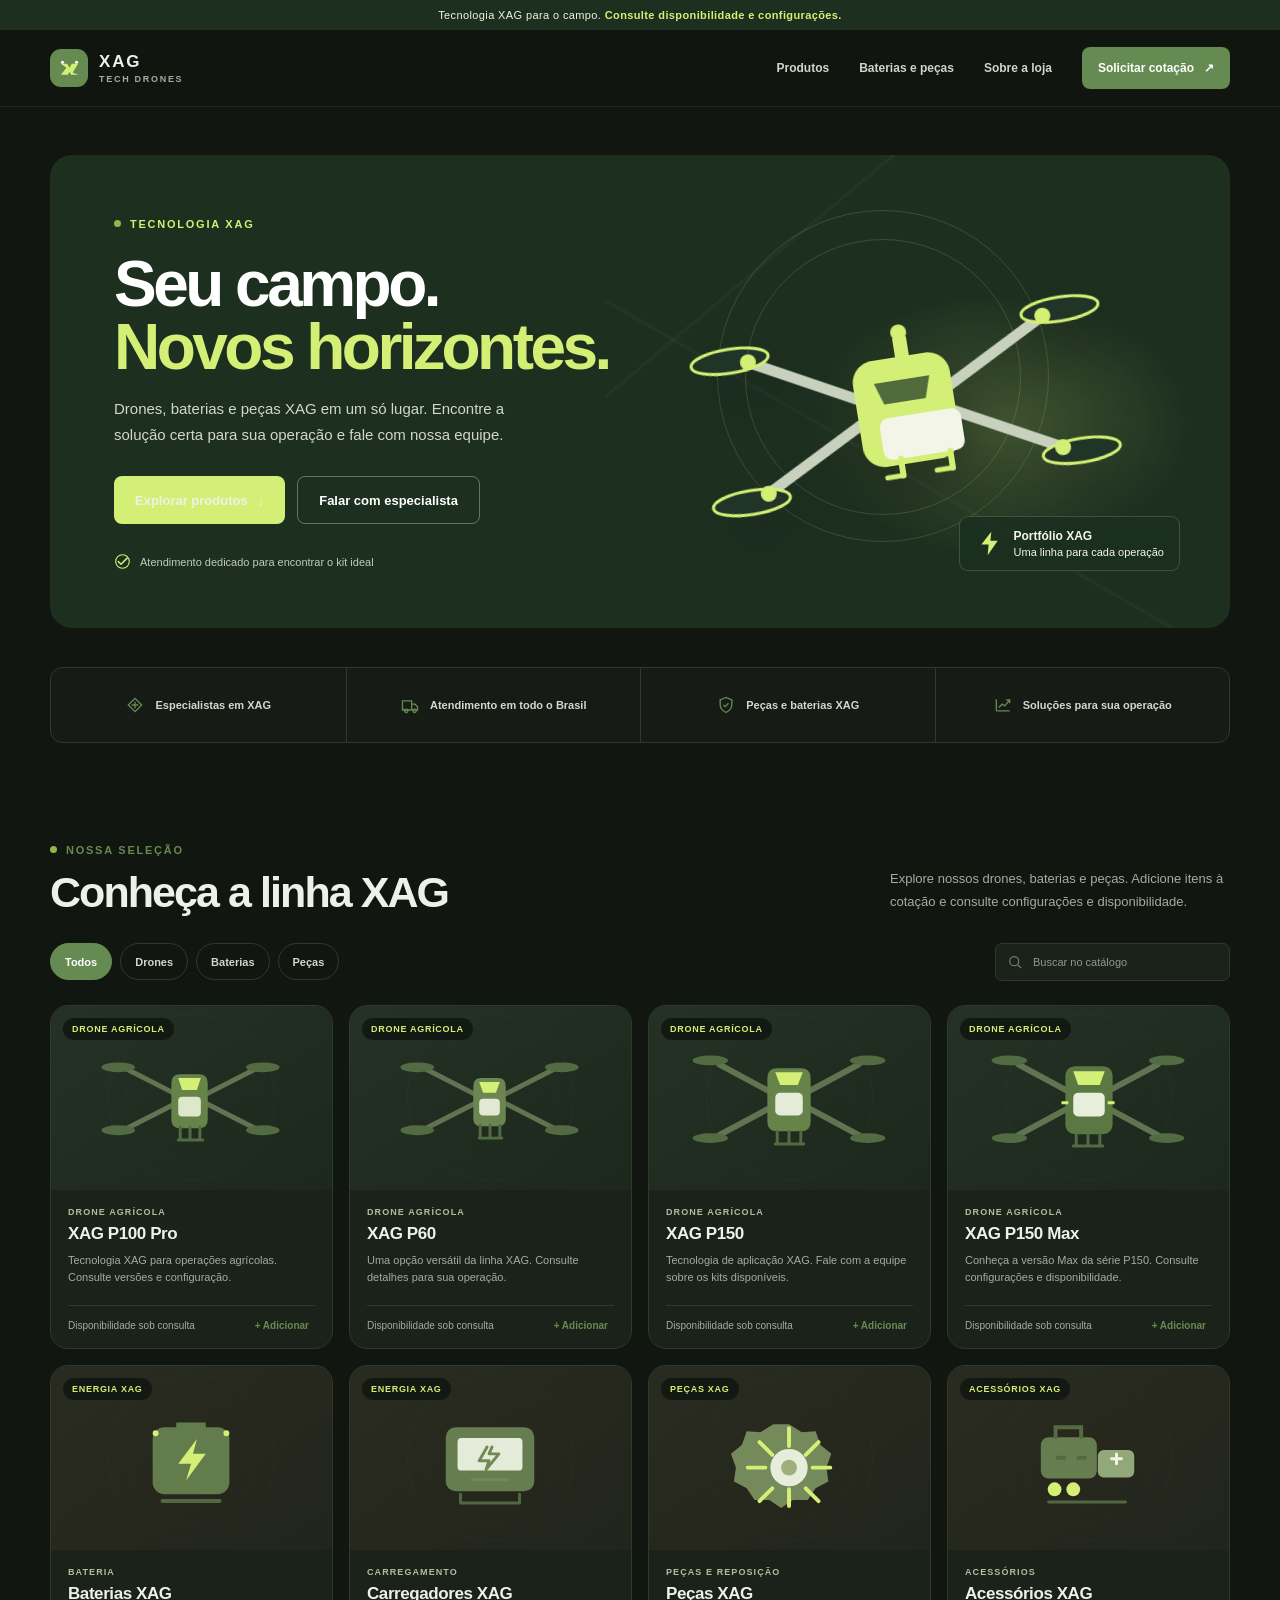
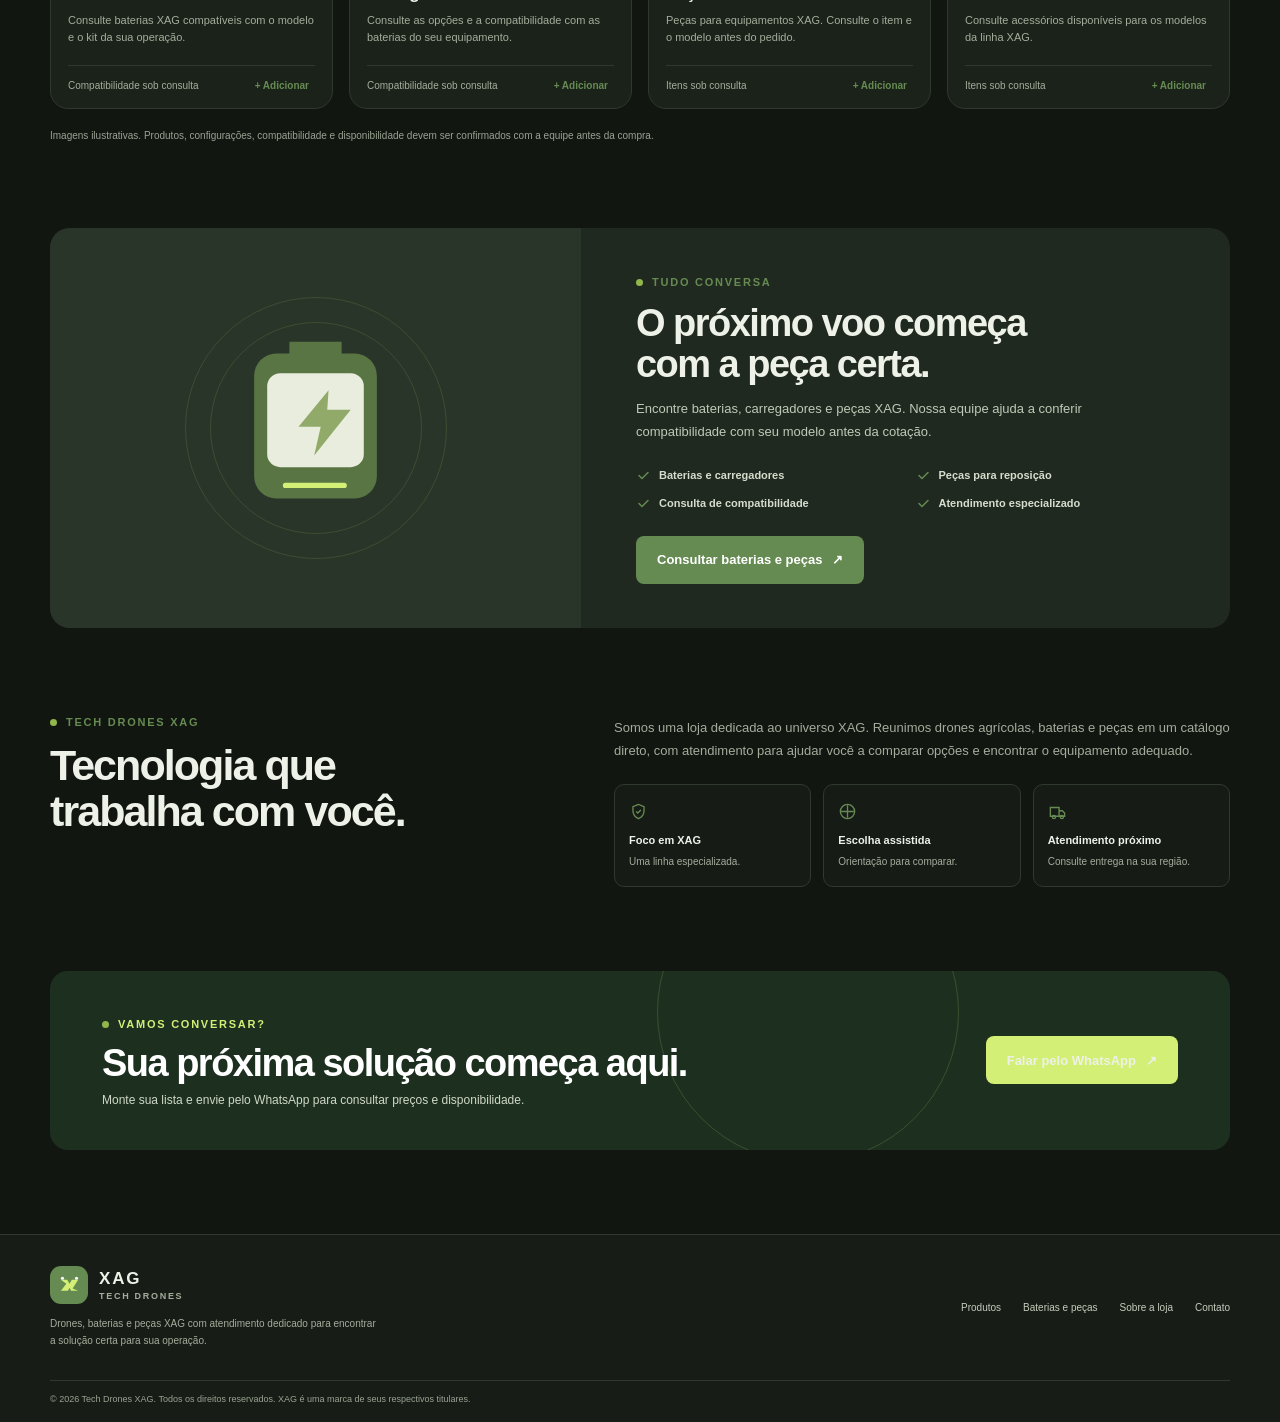
==== commit 8ef98d0c: "Escurece tema da loja XAG Co-authored-by: Copilot <223556219+Copilot@users.noreply.github.com>" ====
--- a/index.html
+++ b/index.html
@@ -3,20 +3,20 @@
 <head>
   <meta charset="utf-8">
   <meta name="viewport" content="width=device-width, initial-scale=1">
-  <meta name="theme-color" content="#f5f6ef">
+  <meta name="theme-color" content="#111610">
   <meta name="description" content="Drones, baterias e peças XAG. Conheça os modelos P100 Pro, P60, P150 e P150 Max e solicite uma cotação.">
   <title>XAG | Drones, baterias e peças</title>
   <style>
     :root {
-      color-scheme: light;
-      --ink: #20271d;
-      --muted: #74796d;
-      --paper: #f5f6ef;
-      --white: #fff;
-      --green: #355a36;
-      --green-dark: #233d28;
+      color-scheme: dark;
+      --ink: #edf1e8;
+      --muted: #a4ad9c;
+      --paper: #111610;
+      --white: #1b221a;
+      --green: #668b52;
+      --green-dark: #1d3020;
       --lime: #d3ef75;
-      --line: #e4e7dc;
+      --line: #30392e;
       --radius: 18px;
       --max: 1180px;
     }
@@ -353,6 +353,33 @@
     @media (prefers-reduced-motion: reduce) {
       *, *::before, *::after { scroll-behavior: auto !important; transition-duration: .01ms !important; animation-duration: .01ms !important; }
     }
+
+    .header { border-bottom-color: rgba(235,241,228,.08); background: rgba(17,22,16,.94); }
+    .nav-links { color: #d0d7c9; }
+    .button--outline:hover { background: #252e23; }
+    .hero .button--outline:hover { background: rgba(255,255,255,.1); }
+    .proof-row { background: rgba(255,255,255,.025); }
+    .proof-item { color: #d2d9cc; }
+    .filter { color: #d0d7c9; }
+    .search input { background: #1b221a; }
+    .search input::placeholder { color: #90998a; }
+    .product-visual { background: linear-gradient(145deg, #263126, #1d281d); }
+    .product-card[data-category="baterias"] .product-visual,
+    .product-card[data-category="pecas"] .product-visual { background: linear-gradient(145deg, #2a2b20, #22251c); }
+    .product-badge { background: rgba(17,22,16,.88); color: #d3ef75; }
+    .product-type { color: #b1bd9f; }
+    .product-bottom { border-top-color: #30392e; }
+    .availability { color: #a4ad9c; }
+    .catalog-footnote { color: #9aa392; }
+    .feature-panel { background: #20291f; }
+    .feature-art { background: #293529; }
+    .feature-art::before, .feature-art::after { border-color: rgba(211,239,117,.12); }
+    .feature-copy > p { color: #c0c9b8; }
+    .feature-points li { color: #d6ddcf; }
+    .value { background: rgba(255,255,255,.025); }
+    .footer-main, footer { background: #171d16; }
+    .footer-links { color: #c5cdbd; }
+    .footer-bottom { color: #9aa392; }
   </style>
 </head>
 <body>
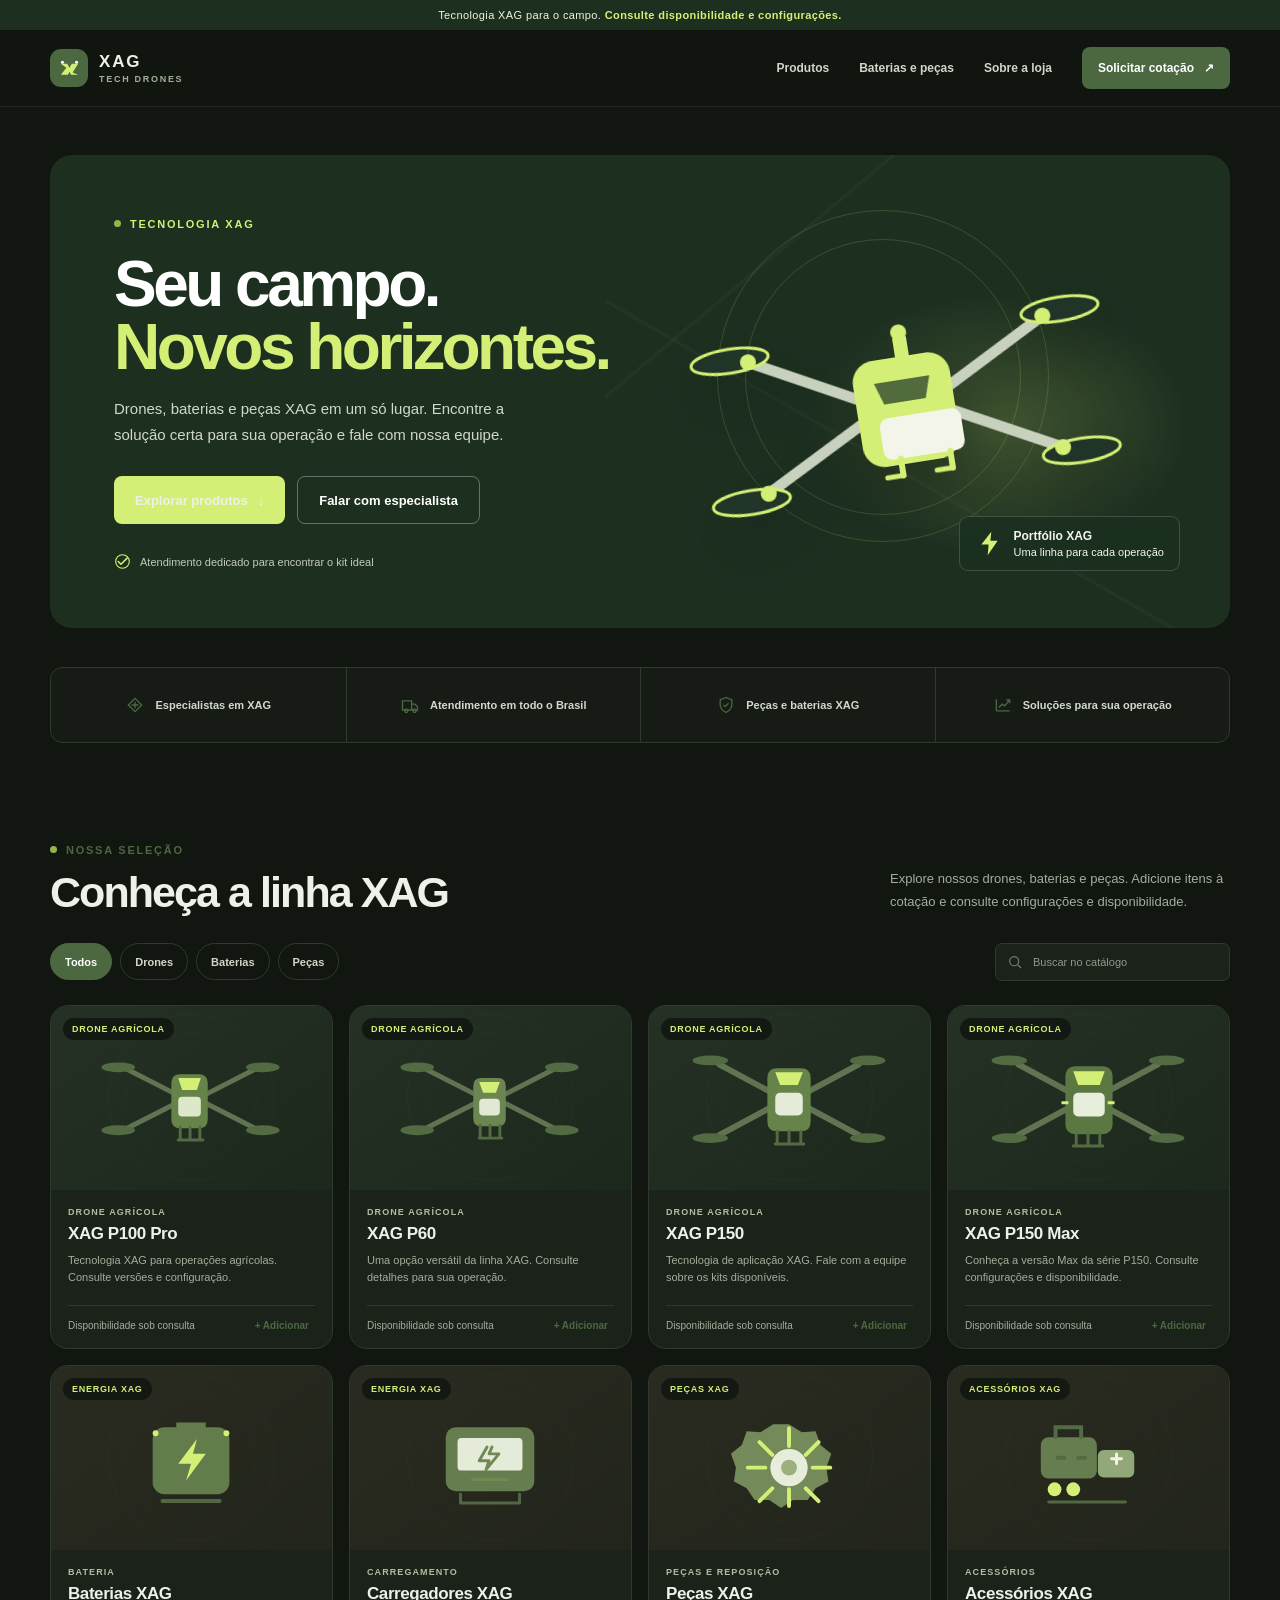
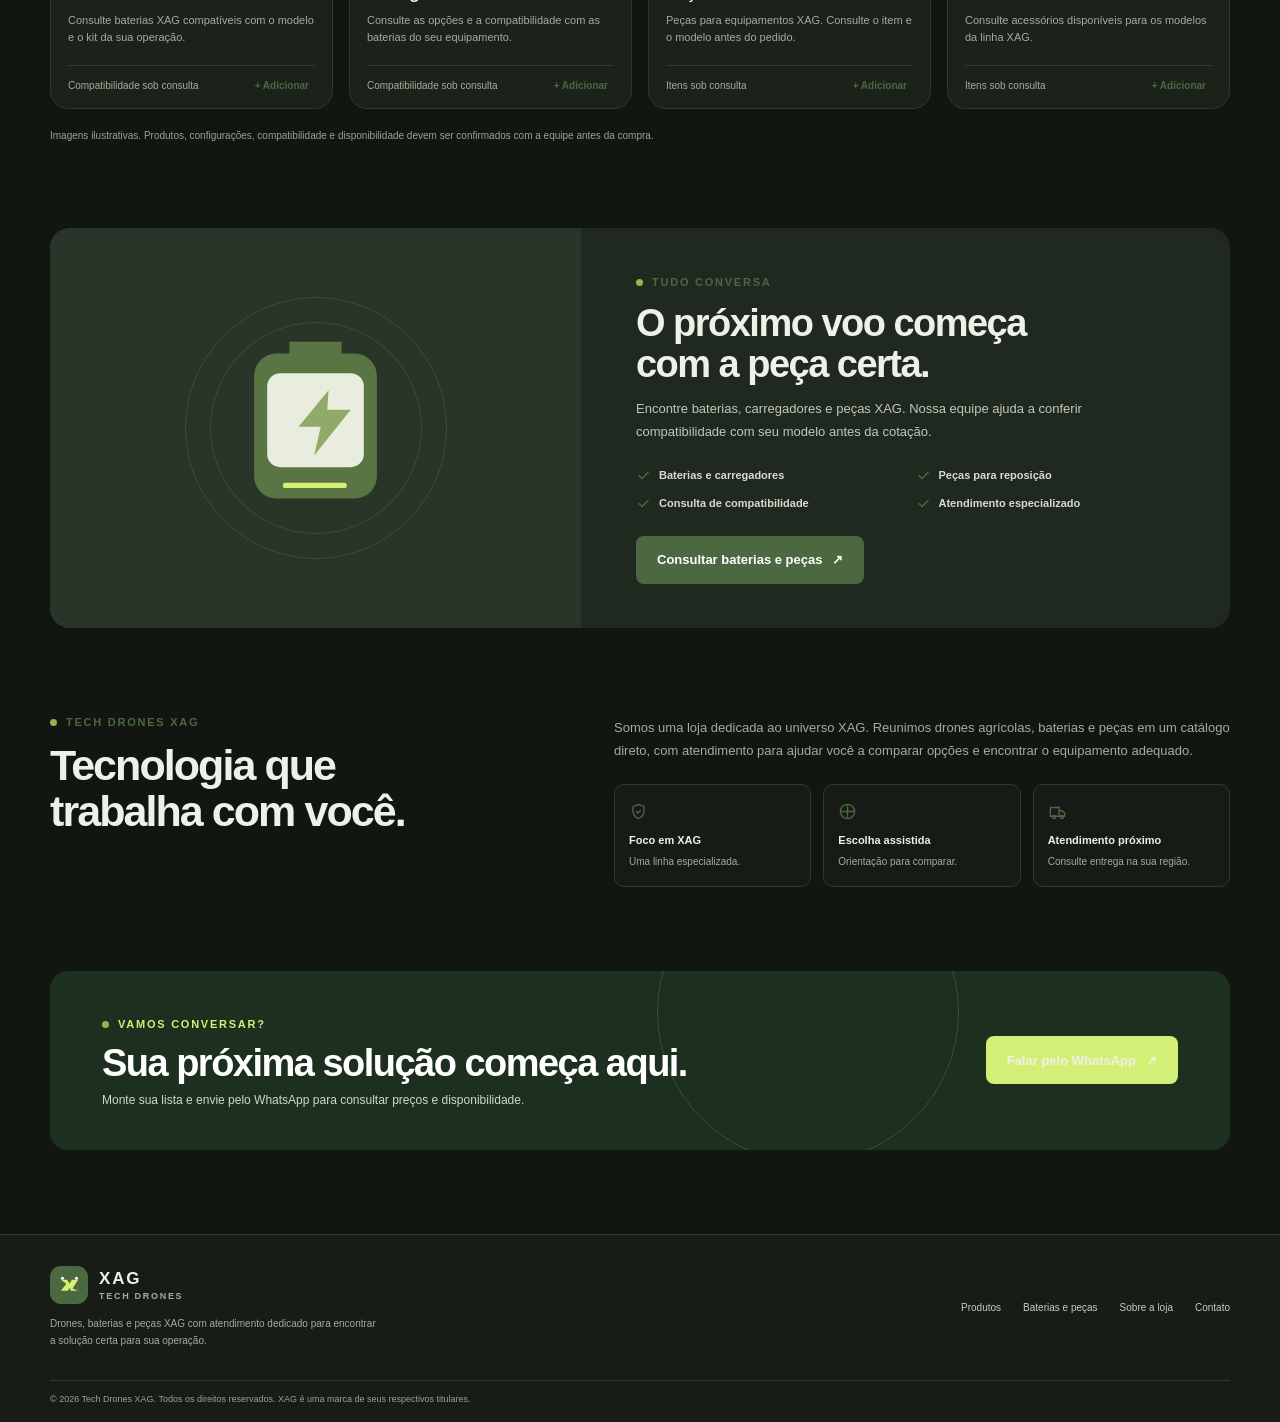
==== commit 8753fc36: "Melhora contraste dos botoes Co-authored-by: Copilot <223556219+Copilot@users.noreply.github.com>" ====
--- a/index.html
+++ b/index.html
@@ -13,7 +13,7 @@
       --muted: #a4ad9c;
       --paper: #111610;
       --white: #1b221a;
-      --green: #668b52;
+      --green: #4b6840;
       --green-dark: #1d3020;
       --lime: #d3ef75;
       --line: #30392e;
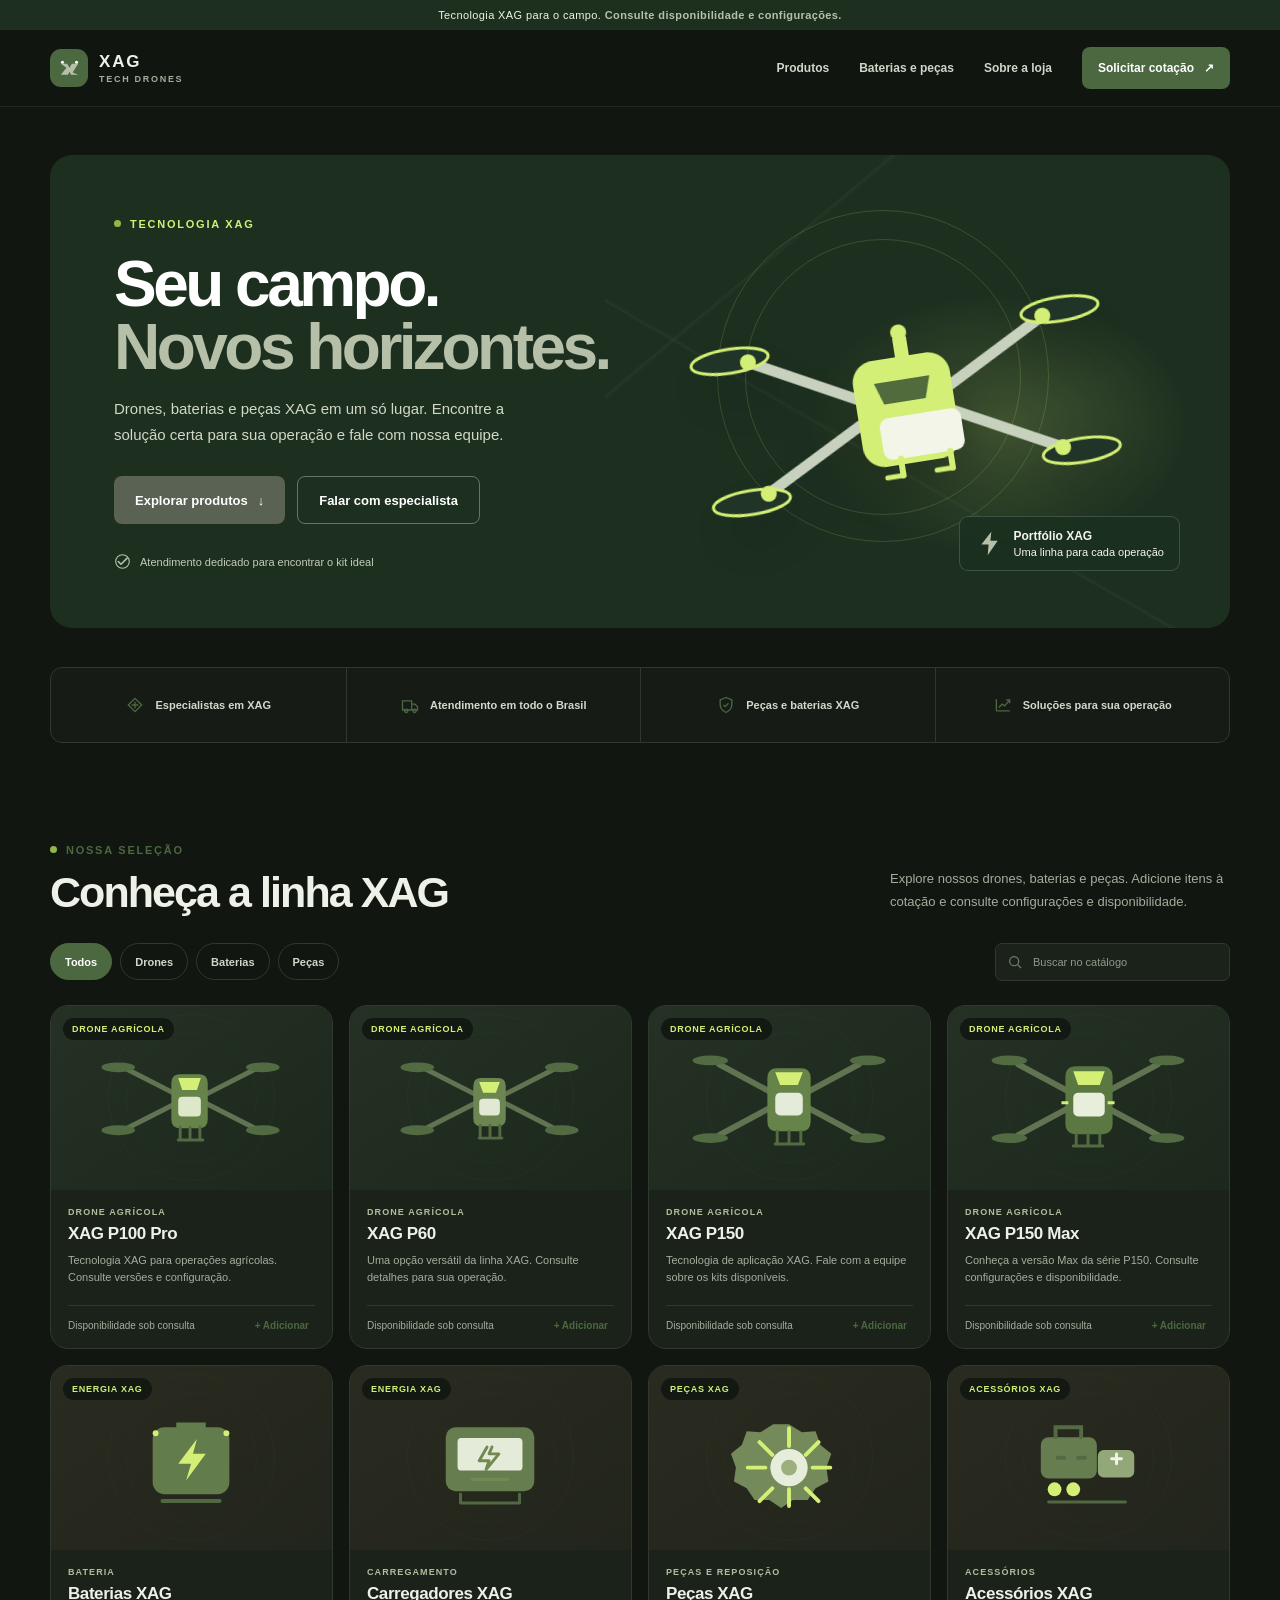
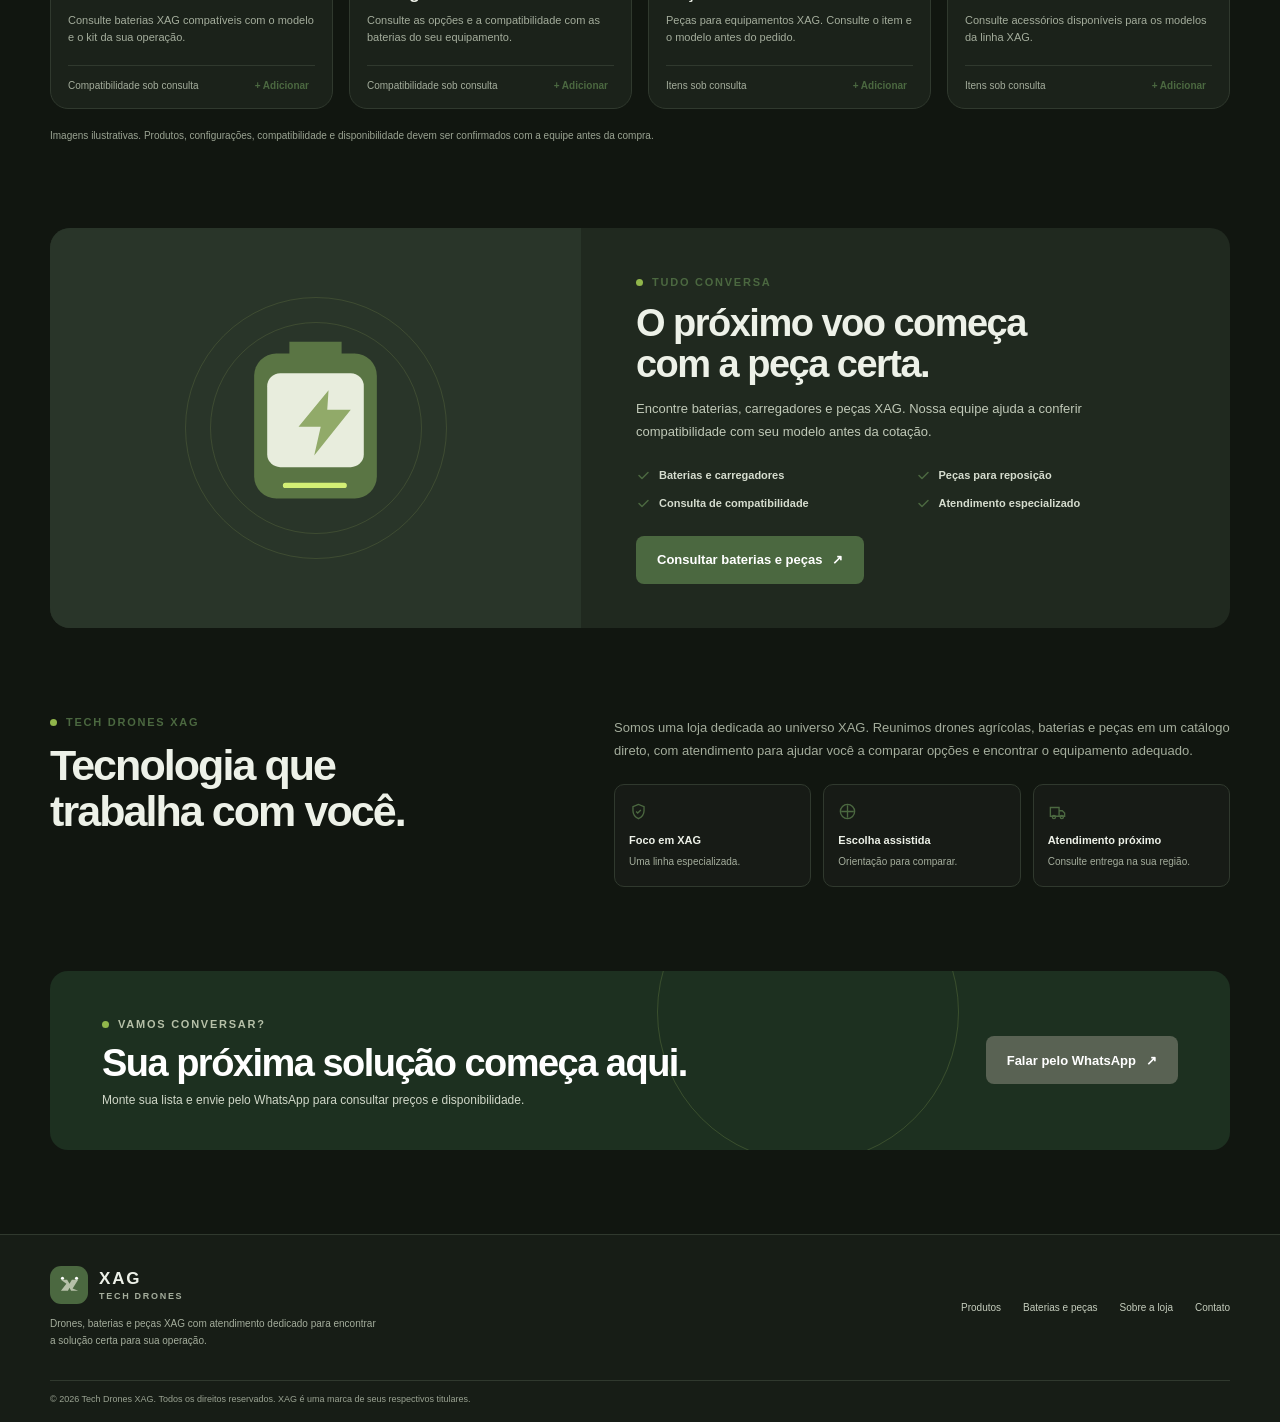
==== commit cc9b1b47: "Ajusta destaque para tom neutro Co-authored-by: Copilot <223556219+Copilot@users.noreply.github.com>" ====
--- a/index.html
+++ b/index.html
@@ -15,7 +15,7 @@
       --white: #1b221a;
       --green: #4b6840;
       --green-dark: #1d3020;
-      --lime: #d3ef75;
+      --lime: #b6c0a8;
       --line: #30392e;
       --radius: 18px;
       --max: 1180px;
@@ -66,8 +66,8 @@
       transition: background .2s, transform .2s;
     }
     .button:hover { background: var(--green-dark); transform: translateY(-1px); }
-    .button--light { background: var(--lime); color: var(--ink); }
-    .button--light:hover { background: #c5e65e; }
+    .button--light { background: #596253; color: #fff; }
+    .button--light:hover { background: #454c40; }
     .button--outline { border: 1px solid var(--line); background: transparent; color: var(--ink); }
     .button--outline:hover { background: #f1f3eb; }
     .hero .button--outline:hover { background: rgba(255,255,255,.1); }
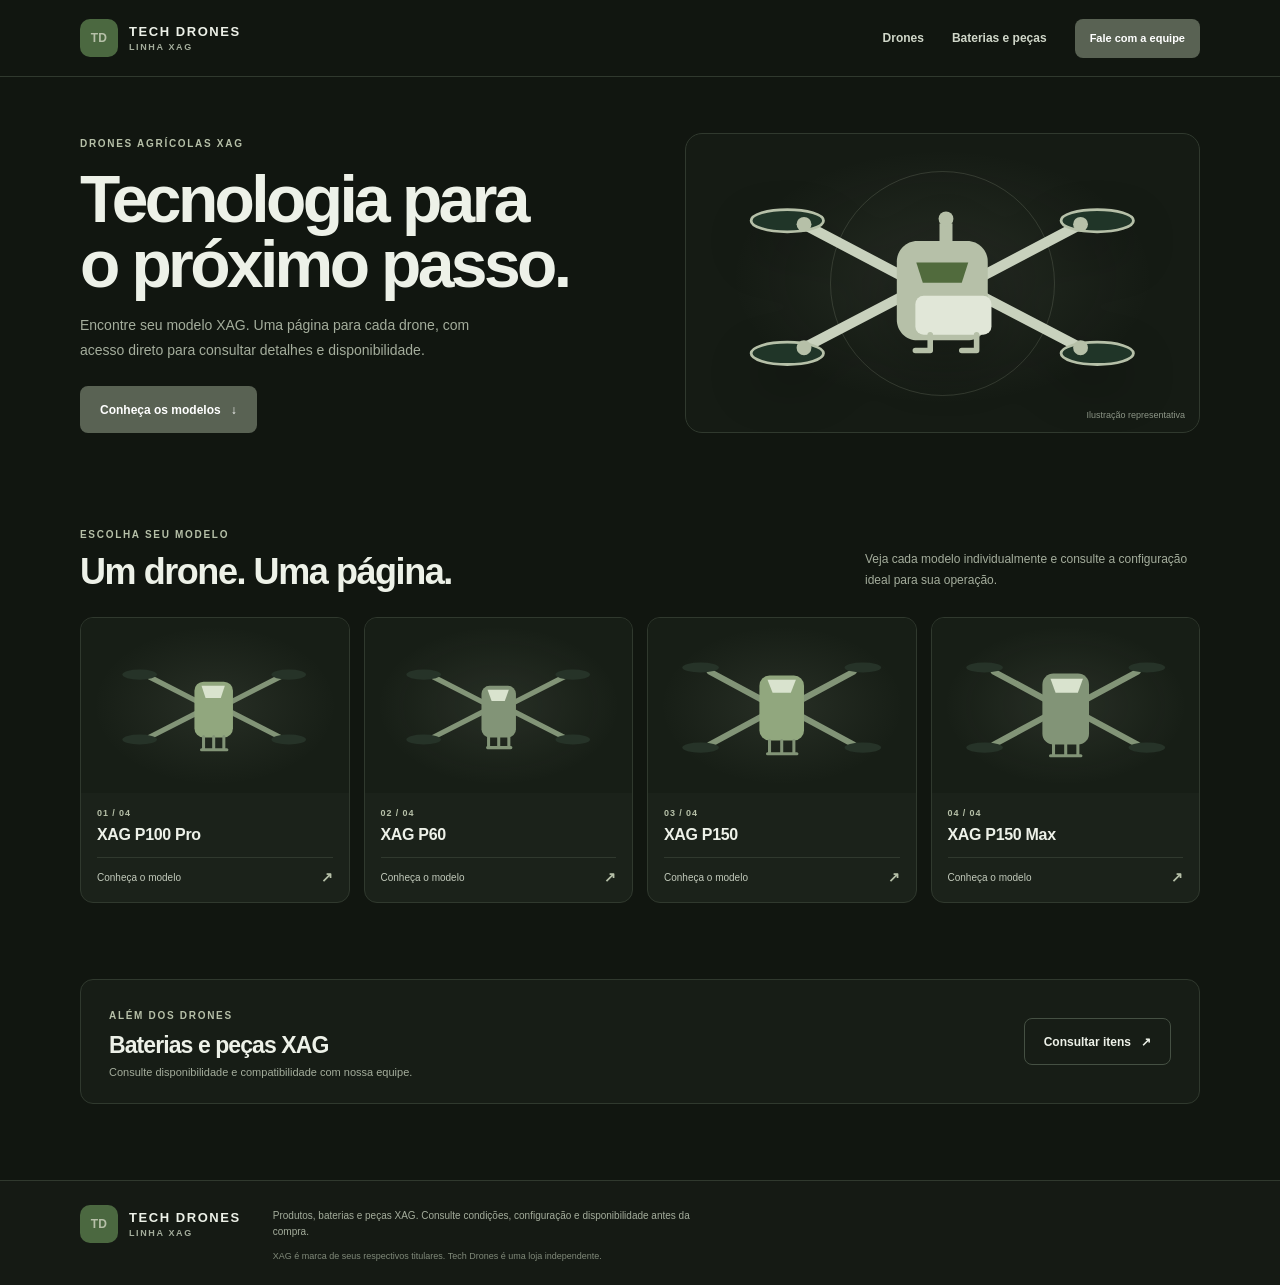
==== commit 7a0c1248: "Cria paginas individuais dos drones Co-authored-by: Copilot <223556219+Copilot@users.noreply.github." ====
--- a/index.html
+++ b/index.html
@@ -4,785 +4,112 @@
   <meta charset="utf-8">
   <meta name="viewport" content="width=device-width, initial-scale=1">
   <meta name="theme-color" content="#111610">
-  <meta name="description" content="Drones, baterias e peças XAG. Conheça os modelos P100 Pro, P60, P150 e P150 Max e solicite uma cotação.">
-  <title>XAG | Drones, baterias e peças</title>
-  <style>
-    :root {
-      color-scheme: dark;
-      --ink: #edf1e8;
-      --muted: #a4ad9c;
-      --paper: #111610;
-      --white: #1b221a;
-      --green: #4b6840;
-      --green-dark: #1d3020;
-      --lime: #b6c0a8;
-      --line: #30392e;
-      --radius: 18px;
-      --max: 1180px;
-    }
-
-    * { box-sizing: border-box; }
-    html { scroll-behavior: smooth; }
-    body {
-      margin: 0;
-      background: var(--paper);
-      color: var(--ink);
-      font-family: "Segoe UI", Arial, sans-serif;
-      -webkit-font-smoothing: antialiased;
-    }
-    a { color: inherit; text-decoration: none; }
-    button, input { font: inherit; }
-    button, a { -webkit-tap-highlight-color: transparent; }
-    button:focus-visible, a:focus-visible, input:focus-visible {
-      outline: 3px solid #91b64b;
-      outline-offset: 3px;
-    }
-    .wrap { width: min(var(--max), calc(100% - 48px)); margin-inline: auto; }
-    .eyebrow {
-      display: inline-flex;
-      align-items: center;
-      gap: 9px;
-      color: var(--green);
-      font-size: 11px;
-      font-weight: 800;
-      letter-spacing: .16em;
-      text-transform: uppercase;
-    }
-    .eyebrow::before { width: 7px; height: 7px; border-radius: 50%; background: #91b64b; content: ""; }
-    .button {
-      min-height: 48px;
-      display: inline-flex;
-      align-items: center;
-      justify-content: center;
-      gap: 10px;
-      padding: 0 21px;
-      border: 0;
-      border-radius: 8px;
-      background: var(--green);
-      color: white;
-      font-size: 13px;
-      font-weight: 700;
-      cursor: pointer;
-      transition: background .2s, transform .2s;
-    }
-    .button:hover { background: var(--green-dark); transform: translateY(-1px); }
-    .button--light { background: #596253; color: #fff; }
-    .button--light:hover { background: #454c40; }
-    .button--outline { border: 1px solid var(--line); background: transparent; color: var(--ink); }
-    .button--outline:hover { background: #f1f3eb; }
-    .hero .button--outline:hover { background: rgba(255,255,255,.1); }
-
-    .announcement {
-      padding: 9px 16px;
-      background: var(--green-dark);
-      color: #eef4df;
-      text-align: center;
-      font-size: 11px;
-      letter-spacing: .035em;
-    }
-    .announcement strong { color: var(--lime); }
-    .header {
-      position: sticky;
-      z-index: 20;
-      top: 0;
-      border-bottom: 1px solid rgba(32,39,29,.08);
-      background: rgba(245,246,239,.94);
-      backdrop-filter: blur(14px);
-    }
-    .nav { min-height: 76px; display: flex; align-items: center; justify-content: space-between; gap: 28px; }
-    .brand { display: flex; align-items: center; gap: 11px; flex-shrink: 0; }
-    .brand-mark {
-      width: 38px; height: 38px; display: grid; place-items: center;
-      border-radius: 11px; background: var(--green); color: var(--lime);
-    }
-    .brand-mark svg { width: 25px; height: 25px; }
-    .brand-name { font-size: 17px; font-weight: 850; letter-spacing: .11em; }
-    .brand-name span { display: block; margin-top: 2px; color: var(--muted); font-size: 9px; font-weight: 700; letter-spacing: .19em; }
-    .nav-links { display: flex; align-items: center; gap: 30px; color: #4e5548; font-size: 12px; font-weight: 650; }
-    .nav-links a:hover { color: var(--green); }
-    .nav-cta { min-height: 42px; padding-inline: 16px; font-size: 12px; }
-    .menu-toggle { display: none; border: 0; background: none; color: var(--ink); cursor: pointer; }
-
-    .hero { padding: 48px 0 34px; }
-    .hero-shell {
-      min-height: 465px;
-      position: relative;
-      overflow: hidden;
-      display: grid;
-      grid-template-columns: 1.02fr .98fr;
-      align-items: center;
-      border-radius: 22px;
-      background: var(--green-dark);
-      color: white;
-    }
-    .hero-copy { position: relative; z-index: 2; padding: 58px 0 58px 64px; }
-    .hero .eyebrow { color: #d3ef75; }
-    .hero h1 {
-      max-width: 570px;
-      margin: 22px 0 16px;
-      font-size: clamp(42px, 5vw, 65px);
-      line-height: .99;
-      letter-spacing: -.055em;
-      font-weight: 760;
-    }
-    .hero h1 em { color: var(--lime); font-style: normal; }
-    .hero-copy > p { max-width: 430px; margin: 0; color: #d1d8ca; font-size: 15px; line-height: 1.75; }
-    .hero-actions { display: flex; align-items: center; flex-wrap: wrap; gap: 12px; margin-top: 28px; }
-    .hero-note { display: flex; align-items: center; gap: 9px; margin-top: 29px; color: #c2cbb9; font-size: 11px; }
-    .hero-note svg { flex: 0 0 auto; color: var(--lime); }
-    .hero-art {
-      position: absolute;
-      inset: 0 0 0 47%;
-      overflow: hidden;
-      background:
-        radial-gradient(ellipse at 63% 57%, rgba(211,239,117,.2), transparent 34%),
-        linear-gradient(140deg, transparent 24%, rgba(255,255,255,.035) 24.2%, transparent 24.7%),
-        linear-gradient(30deg, transparent 39%, rgba(255,255,255,.035) 39.2%, transparent 39.7%);
-    }
-    .hero-art::before, .hero-art::after {
-      position: absolute; width: 330px; height: 330px; border: 1px solid rgba(211,239,117,.16);
-      border-radius: 50%; content: "";
-    }
-    .hero-art::before { top: 55px; left: 18%; }
-    .hero-art::after { top: 84px; left: calc(18% + 28px); width: 274px; height: 274px; }
-    .hero-drone { position: absolute; width: min(94%, 520px); top: 50%; left: 48%; transform: translate(-50%, -47%) rotate(-9deg); filter: drop-shadow(0 26px 28px rgba(0,0,0,.24)); }
-    .hero-chip {
-      position: absolute; right: 8%; bottom: 12%; z-index: 1;
-      display: flex; align-items: center; gap: 10px; padding: 12px 15px;
-      border: 1px solid rgba(255,255,255,.16); border-radius: 9px;
-      background: rgba(27,48,31,.85); color: #f4f6ed; font-size: 11px;
-    }
-    .hero-chip b { display: block; margin-bottom: 3px; font-size: 12px; }
-    .hero-chip svg { color: var(--lime); }
-
-    .proof { padding: 5px 0 46px; }
-    .proof-row { display: grid; grid-template-columns: repeat(4, 1fr); border: 1px solid var(--line); border-radius: 12px; background: rgba(255,255,255,.54); }
-    .proof-item { min-height: 74px; display: flex; align-items: center; justify-content: center; gap: 10px; padding: 14px; color: #51594a; font-size: 11px; font-weight: 650; }
-    .proof-item + .proof-item { border-left: 1px solid var(--line); }
-    .proof-item svg { color: var(--green); flex: 0 0 auto; }
-
-    .section { padding: 50px 0 84px; }
-    .section-head { display: flex; align-items: end; justify-content: space-between; gap: 28px; margin-bottom: 27px; }
-    .section-head h2, .intro h2 { margin: 12px 0 0; font-size: clamp(30px, 4vw, 43px); letter-spacing: -.045em; line-height: 1.08; }
-    .section-head p { max-width: 340px; margin: 0 0 3px; color: var(--muted); font-size: 13px; line-height: 1.7; }
-    .catalog-tools { display: flex; flex-wrap: wrap; align-items: center; justify-content: space-between; gap: 14px; margin-bottom: 24px; }
-    .filters { display: flex; flex-wrap: wrap; gap: 8px; }
-    .filter {
-      min-height: 37px; padding: 0 14px; border: 1px solid var(--line); border-radius: 30px;
-      background: transparent; color: #596052; font-size: 11px; font-weight: 650; cursor: pointer;
-    }
-    .filter:hover, .filter[aria-pressed="true"] { border-color: var(--green); background: var(--green); color: white; }
-    .search { position: relative; width: min(100%, 235px); }
-    .search svg { position: absolute; top: 11px; left: 12px; color: #777e70; pointer-events: none; }
-    .search input { width: 100%; height: 38px; padding: 0 12px 0 37px; border: 1px solid var(--line); border-radius: 7px; background: rgba(255,255,255,.7); color: var(--ink); font-size: 11px; }
-    .product-grid { display: grid; grid-template-columns: repeat(4, minmax(0, 1fr)); gap: 16px; }
-    .product-card { overflow: hidden; border: 1px solid var(--line); border-radius: var(--radius); background: var(--white); transition: transform .22s, box-shadow .22s; }
-    .product-card:hover { transform: translateY(-4px); box-shadow: 0 15px 32px rgba(35,61,40,.09); }
-    .product-card[hidden] { display: none; }
-    .product-visual {
-      height: 184px; position: relative; display: grid; place-items: center; overflow: hidden;
-      background: linear-gradient(145deg, #eef1e6, #e1e8d5);
-    }
-    .product-visual::before { position: absolute; width: 165px; height: 165px; border: 1px solid rgba(53,90,54,.13); border-radius: 50%; content: ""; }
-    .product-visual::after { position: absolute; width: 129px; height: 129px; border: 1px solid rgba(53,90,54,.09); border-radius: 50%; content: ""; }
-    .product-visual svg { position: relative; z-index: 1; width: 84%; max-height: 154px; }
-    .product-card[data-category="baterias"] .product-visual,
-    .product-card[data-category="pecas"] .product-visual { background: linear-gradient(145deg, #f1f0e5, #e7e5d7); }
-    .product-badge { position: absolute; z-index: 2; top: 12px; left: 12px; padding: 6px 9px; border-radius: 30px; background: rgba(255,255,255,.83); color: var(--green); font-size: 9px; font-weight: 800; letter-spacing: .08em; text-transform: uppercase; }
-    .product-info { padding: 17px 17px 16px; }
-    .product-type { margin: 0 0 7px; color: #75806d; font-size: 9px; font-weight: 750; letter-spacing: .12em; text-transform: uppercase; }
-    .product-info h3 { margin: 0; font-size: 17px; letter-spacing: -.025em; }
-    .product-description { min-height: 38px; margin: 8px 0 15px; color: var(--muted); font-size: 11px; line-height: 1.6; }
-    .product-bottom { display: flex; align-items: center; justify-content: space-between; gap: 8px; padding-top: 13px; border-top: 1px solid #edf0e9; }
-    .availability { color: #737a6e; font-size: 10px; }
-    .add-quote { border: 0; background: transparent; color: var(--green); font-size: 10px; font-weight: 800; cursor: pointer; }
-    .add-quote:hover { color: #1b3620; text-decoration: underline; text-underline-offset: 3px; }
-    .no-results { display: none; grid-column: 1/-1; padding: 35px; border: 1px dashed #cbd2c2; border-radius: 12px; color: var(--muted); text-align: center; font-size: 13px; }
-    .no-results.is-visible { display: block; }
-    .catalog-footnote { margin: 19px 0 0; color: #858b7d; font-size: 10px; line-height: 1.6; }
-
-    .feature { padding: 0 0 84px; }
-    .feature-panel { display: grid; grid-template-columns: .9fr 1.1fr; overflow: hidden; border-radius: 20px; background: #e8ecdf; }
-    .feature-art { min-height: 340px; position: relative; display: grid; place-items: center; overflow: hidden; background: #dfe6d2; }
-    .feature-art::before { position: absolute; width: 260px; height: 260px; border: 1px solid rgba(53,90,54,.17); border-radius: 50%; content: ""; }
-    .feature-art::after { position: absolute; width: 210px; height: 210px; border: 1px solid rgba(53,90,54,.12); border-radius: 50%; content: ""; }
-    .feature-art svg { position: relative; z-index: 1; width: 60%; max-width: 235px; color: var(--green); }
-    .feature-copy { align-self: center; padding: 44px 55px; }
-    .feature-copy h2 { max-width: 430px; margin: 13px 0 12px; font-size: clamp(27px, 3.5vw, 38px); line-height: 1.1; letter-spacing: -.04em; }
-    .feature-copy > p { max-width: 480px; margin: 0; color: #656d5c; font-size: 13px; line-height: 1.75; }
-    .feature-points { display: grid; grid-template-columns: 1fr 1fr; gap: 13px 20px; margin: 24px 0 25px; padding: 0; list-style: none; }
-    .feature-points li { display: flex; align-items: center; gap: 8px; color: #47513f; font-size: 11px; font-weight: 650; }
-    .feature-points svg { flex: 0 0 auto; color: var(--green); }
-
-    .intro { padding: 0 0 84px; }
-    .intro-layout { display: grid; grid-template-columns: .9fr 1.1fr; gap: 60px; align-items: start; }
-    .intro h2 { max-width: 400px; }
-    .intro-copy > p { margin: 4px 0 21px; color: var(--muted); font-size: 13px; line-height: 1.8; }
-    .intro-values { display: grid; grid-template-columns: repeat(3, 1fr); gap: 12px; }
-    .value { padding: 17px 14px; border: 1px solid var(--line); border-radius: 10px; background: rgba(255,255,255,.48); }
-    .value svg { color: var(--green); }
-    .value b { display: block; margin: 9px 0 5px; font-size: 11px; }
-    .value span { color: var(--muted); font-size: 10px; line-height: 1.5; }
-
-    .contact { padding: 0 0 84px; }
-    .contact-panel { position: relative; overflow: hidden; display: flex; align-items: center; justify-content: space-between; gap: 28px; padding: 43px 52px; border-radius: 18px; background: var(--green-dark); color: white; }
-    .contact-panel::after { position: absolute; top: -110px; right: 23%; width: 300px; height: 300px; border: 1px solid rgba(211,239,117,.16); border-radius: 50%; content: ""; }
-    .contact-copy { position: relative; z-index: 1; }
-    .contact-copy .eyebrow { color: var(--lime); }
-    .contact-copy h2 { margin: 10px 0 8px; font-size: clamp(27px, 3.5vw, 38px); letter-spacing: -.04em; }
-    .contact-copy p { margin: 0; color: #d0d7c8; font-size: 12px; }
-    .contact-panel .button { position: relative; z-index: 1; flex-shrink: 0; }
-
-    footer { border-top: 1px solid var(--line); background: #f0f2e9; }
-    .footer-main { display: flex; justify-content: space-between; gap: 30px; padding: 31px 0; }
-    .footer-about { max-width: 330px; }
-    .footer-about p { margin: 11px 0 0; color: var(--muted); font-size: 10px; line-height: 1.7; }
-    .footer-links { display: flex; flex-wrap: wrap; align-items: center; gap: 22px; color: #5e6657; font-size: 10px; }
-    .footer-links a:hover { color: var(--green); }
-    .footer-bottom { padding: 13px 0 18px; border-top: 1px solid var(--line); color: #858b7d; font-size: 9px; }
-    .quote-bar {
-      position: fixed; z-index: 30; right: 22px; bottom: 20px;
-      display: none; align-items: center; gap: 14px; padding: 10px 11px 10px 16px;
-      border: 1px solid rgba(255,255,255,.14); border-radius: 12px;
-      background: var(--green-dark); color: white; box-shadow: 0 12px 34px rgba(24,40,25,.22);
-    }
-    .quote-bar.is-visible { display: flex; }
-    .quote-count { font-size: 11px; font-weight: 650; }
-    .quote-count span { color: var(--lime); font-weight: 800; }
-    .quote-bar .button { min-height: 39px; padding: 0 13px; font-size: 10px; }
-    .toast {
-      position: fixed; z-index: 40; left: 50%; bottom: 24px; transform: translate(-50%, 15px);
-      padding: 11px 16px; border-radius: 8px; background: var(--ink); color: white;
-      font-size: 11px; opacity: 0; pointer-events: none; transition: opacity .2s, transform .2s;
-    }
-    .toast.is-visible { opacity: 1; transform: translate(-50%, 0); }
-
-    @media (max-width: 900px) {
-      .hero-shell { min-height: 425px; grid-template-columns: 1fr; }
-      .hero-copy { max-width: 58%; padding: 48px 0 48px 42px; }
-      .hero-art { left: 43%; }
-      .hero-drone { left: 53%; width: 107%; }
-      .product-grid { grid-template-columns: repeat(2, minmax(0, 1fr)); }
-      .feature-copy { padding: 37px 32px; }
-      .intro-layout { gap: 35px; }
-    }
-    @media (max-width: 640px) {
-      .wrap { width: min(var(--max), calc(100% - 32px)); }
-      .announcement { font-size: 10px; }
-      .nav { min-height: 66px; }
-      .menu-toggle { display: grid; place-items: center; width: 40px; height: 40px; }
-      .menu-toggle svg { width: 23px; height: 23px; }
-      .nav-links {
-        position: absolute; top: 65px; left: 0; right: 0; display: none; align-items: stretch;
-        gap: 0; padding: 8px 16px 16px; border-bottom: 1px solid var(--line);
-        background: var(--paper);
-      }
-      .nav-links.is-open { display: flex; flex-direction: column; }
-      .nav-links a { padding: 13px 5px; border-bottom: 1px solid var(--line); }
-      .nav-links .nav-cta { align-self: start; margin-top: 12px; padding-inline: 16px; border-bottom: 0; }
-      .hero { padding: 20px 0 25px; }
-      .hero-shell { min-height: 605px; align-items: start; }
-      .hero-copy { max-width: none; padding: 35px 25px 0; }
-      .hero h1 { max-width: 420px; margin-top: 16px; font-size: clamp(43px, 12vw, 59px); }
-      .hero-copy > p { max-width: 380px; font-size: 13px; }
-      .hero-actions { margin-top: 21px; }
-      .hero-actions .button { min-height: 44px; padding-inline: 15px; font-size: 11px; }
-      .hero-note { margin-top: 19px; font-size: 10px; }
-      .hero-art { inset: auto 0 0; height: 255px; }
-      .hero-art::before { top: 8px; left: 25%; width: 230px; height: 230px; }
-      .hero-art::after { top: 28px; left: calc(25% + 20px); width: 190px; height: 190px; }
-      .hero-drone { top: 51%; left: 49%; width: min(96%, 430px); }
-      .hero-chip { right: 13px; bottom: 15px; padding: 9px 11px; }
-      .hero-chip svg { width: 23px; height: 23px; }
-      .hero-chip b { font-size: 10px; }
-      .hero-chip span { font-size: 9px; }
-      .proof { padding-bottom: 29px; }
-      .proof-row { grid-template-columns: 1fr 1fr; }
-      .proof-item { min-height: 62px; justify-content: start; padding: 12px; font-size: 10px; }
-      .proof-item + .proof-item { border-left: 0; }
-      .proof-item:nth-child(even) { border-left: 1px solid var(--line); }
-      .proof-item:nth-child(n+3) { border-top: 1px solid var(--line); }
-      .proof-item svg { width: 17px; height: 17px; }
-      .section { padding: 31px 0 56px; }
-      .section-head { display: block; margin-bottom: 21px; }
-      .section-head h2, .intro h2 { font-size: 34px; }
-      .section-head p { margin-top: 11px; font-size: 12px; }
-      .catalog-tools { align-items: stretch; }
-      .filters { gap: 6px; }
-      .filter { min-height: 34px; padding-inline: 11px; font-size: 10px; }
-      .search { width: 100%; }
-      .product-grid { gap: 10px; }
-      .product-visual { height: 140px; }
-      .product-visual svg { max-height: 125px; }
-      .product-visual::before { width: 125px; height: 125px; }
-      .product-visual::after { width: 95px; height: 95px; }
-      .product-info { padding: 13px 12px 12px; }
-      .product-type { font-size: 8px; }
-      .product-info h3 { font-size: 14px; }
-      .product-description { min-height: 48px; margin: 7px 0 11px; font-size: 10px; }
-      .product-bottom { align-items: start; flex-direction: column; gap: 8px; }
-      .product-card:nth-child(n+5) .product-description { min-height: 48px; }
-      .add-quote { padding: 0; text-align: left; }
-      .feature { padding-bottom: 56px; }
-      .feature-panel { grid-template-columns: 1fr; }
-      .feature-art { min-height: 220px; }
-      .feature-art svg { width: 48%; max-height: 185px; }
-      .feature-art::before { width: 195px; height: 195px; }
-      .feature-art::after { width: 155px; height: 155px; }
-      .feature-copy { padding: 29px 24px 31px; }
-      .feature-copy h2 { font-size: 31px; }
-      .feature-copy > p { font-size: 12px; }
-      .feature-points { gap: 12px 10px; }
-      .feature-points li { font-size: 10px; }
-      .intro { padding-bottom: 55px; }
-      .intro-layout { grid-template-columns: 1fr; gap: 16px; }
-      .intro-copy > p { font-size: 12px; }
-      .intro-values { gap: 8px; }
-      .value { padding: 13px 10px; }
-      .value b { font-size: 10px; }
-      .value span { font-size: 9px; }
-      .contact { padding-bottom: 55px; }
-      .contact-panel { align-items: start; flex-direction: column; padding: 29px 24px; }
-      .contact-copy h2 { font-size: 31px; }
-      .contact-copy p { font-size: 11px; line-height: 1.6; }
-      .footer-main { flex-direction: column; gap: 20px; padding: 25px 0; }
-      .footer-links { gap: 15px; }
-      .quote-bar { right: 10px; bottom: 10px; left: 10px; justify-content: space-between; padding-left: 13px; }
-      .toast { bottom: 75px; width: max-content; max-width: calc(100% - 32px); text-align: center; }
-    }
-    @media (prefers-reduced-motion: reduce) {
-      *, *::before, *::after { scroll-behavior: auto !important; transition-duration: .01ms !important; animation-duration: .01ms !important; }
-    }
-
-    .header { border-bottom-color: rgba(235,241,228,.08); background: rgba(17,22,16,.94); }
-    .nav-links { color: #d0d7c9; }
-    .button--outline:hover { background: #252e23; }
-    .hero .button--outline:hover { background: rgba(255,255,255,.1); }
-    .proof-row { background: rgba(255,255,255,.025); }
-    .proof-item { color: #d2d9cc; }
-    .filter { color: #d0d7c9; }
-    .search input { background: #1b221a; }
-    .search input::placeholder { color: #90998a; }
-    .product-visual { background: linear-gradient(145deg, #263126, #1d281d); }
-    .product-card[data-category="baterias"] .product-visual,
-    .product-card[data-category="pecas"] .product-visual { background: linear-gradient(145deg, #2a2b20, #22251c); }
-    .product-badge { background: rgba(17,22,16,.88); color: #d3ef75; }
-    .product-type { color: #b1bd9f; }
-    .product-bottom { border-top-color: #30392e; }
-    .availability { color: #a4ad9c; }
-    .catalog-footnote { color: #9aa392; }
-    .feature-panel { background: #20291f; }
-    .feature-art { background: #293529; }
-    .feature-art::before, .feature-art::after { border-color: rgba(211,239,117,.12); }
-    .feature-copy > p { color: #c0c9b8; }
-    .feature-points li { color: #d6ddcf; }
-    .value { background: rgba(255,255,255,.025); }
-    .footer-main, footer { background: #171d16; }
-    .footer-links { color: #c5cdbd; }
-    .footer-bottom { color: #9aa392; }
-  </style>
+  <meta name="description" content="Conheça os drones XAG P100 Pro, P60, P150 e P150 Max. Consulte opções, baterias e peças com a Tech Drones.">
+  <title>Tech Drones | Drones XAG</title>
+  <link rel="stylesheet" href="site.css">
 </head>
 <body>
-  <div class="announcement">Tecnologia XAG para o campo. <strong>Consulte disponibilidade e configurações.</strong></div>
-  <header class="header">
-    <div class="wrap nav">
-      <a class="brand" href="#" aria-label="XAG — página inicial">
-        <span class="brand-mark" aria-hidden="true">
-          <svg viewBox="0 0 32 32" fill="none"><path d="M5 10h8l3 5 3-5h8l-7 11 7 3h-9l-2-4-2 4H5l7-9-7-5Z" fill="currentColor"/><circle cx="7" cy="8" r="2" fill="#fff"/><circle cx="25" cy="8" r="2" fill="#fff"/></svg>
-        </span>
-        <span class="brand-name">XAG<span>TECH DRONES</span></span>
+  <header class="site-header">
+    <div class="container header-inner">
+      <a class="brand" href="index.html" aria-label="Tech Drones — início">
+        <span class="brand-mark" aria-hidden="true">TD</span>
+        <span>TECH DRONES<small>LINHA XAG</small></span>
       </a>
-      <button class="menu-toggle" type="button" aria-label="Abrir menu" aria-expanded="false" aria-controls="nav-links">
-        <svg viewBox="0 0 24 24" fill="none" stroke="currentColor" stroke-width="1.8" stroke-linecap="round"><path d="M4 7h16M4 12h16M4 17h16"/></svg>
-      </button>
-      <nav class="nav-links" id="nav-links" aria-label="Navegação principal">
-        <a href="#catalogo">Produtos</a>
-        <a href="#baterias-pecas">Baterias e peças</a>
-        <a href="#sobre">Sobre a loja</a>
-        <a class="button nav-cta" href="#contato">Solicitar cotação <span aria-hidden="true">↗</span></a>
+      <nav class="main-nav" aria-label="Navegação principal">
+        <a href="#modelos">Drones</a>
+        <a href="#pecas">Baterias e peças</a>
+        <a class="button button--small" href="#contato">Fale com a equipe</a>
       </nav>
     </div>
   </header>
 
   <main>
-    <section class="hero wrap" aria-labelledby="hero-title">
-      <div class="hero-shell">
-        <div class="hero-copy">
-          <span class="eyebrow">Tecnologia XAG</span>
-          <h1 id="hero-title">Seu campo.<br><em>Novos horizontes.</em></h1>
-          <p>Drones, baterias e peças XAG em um só lugar. Encontre a solução certa para sua operação e fale com nossa equipe.</p>
-          <div class="hero-actions">
-            <a class="button button--light" href="#catalogo">Explorar produtos <span aria-hidden="true">↓</span></a>
-            <a class="button button--outline" style="border-color:rgba(255,255,255,.32);color:white" href="#contato">Falar com especialista</a>
-          </div>
-          <div class="hero-note">
-            <svg width="17" height="17" viewBox="0 0 20 20" fill="none" aria-hidden="true"><path d="m5 10 3.2 3.2L15.5 6" stroke="currentColor" stroke-width="1.8" stroke-linecap="round" stroke-linejoin="round"/><circle cx="10" cy="10" r="8" stroke="currentColor" stroke-width="1.3"/></svg>
-            Atendimento dedicado para encontrar o kit ideal
-          </div>
-        </div>
-        <div class="hero-art" aria-hidden="true">
-          <svg class="hero-drone" viewBox="0 0 520 310" fill="none">
-            <g stroke="#c8d1bd" stroke-width="11" stroke-linecap="round">
-              <path d="M223 151 111 92M297 151l112-59M222 167l-111 58M298 167l111 58"/>
-            </g>
-            <g fill="#203528" stroke="#d3ef75" stroke-width="3">
-              <ellipse cx="93" cy="88" rx="39" ry="12"/><ellipse cx="427" cy="88" rx="39" ry="12"/>
-              <ellipse cx="93" cy="231" rx="39" ry="12"/><ellipse cx="427" cy="231" rx="39" ry="12"/>
-            </g>
-            <g fill="#d3ef75">
-              <circle cx="111" cy="92" r="8"/><circle cx="409" cy="92" r="8"/>
-              <circle cx="111" cy="225" r="8"/><circle cx="409" cy="225" r="8"/>
-            </g>
-            <path d="M211 132c0-12 10-22 22-22h54c12 0 22 10 22 22v63c0 12-10 22-22 22h-54c-12 0-22-10-22-22v-63Z" fill="#d3ef75"/>
-            <path d="M232 133h56l-7 22h-42l-7-22Z" fill="#516b3d"/>
-            <rect x="231" y="169" width="82" height="42" rx="9" fill="#f3f5e8"/>
-            <path d="M247 211v17m50-17v17" stroke="#d3ef75" stroke-width="6" stroke-linecap="round"/>
-            <path d="M231 228h16m34 0h16" stroke="#d3ef75" stroke-width="5" stroke-linecap="round"/>
-            <path d="M257 111V91h14v20" fill="#d3ef75"/>
-            <circle cx="264" cy="86" r="8" fill="#d3ef75"/>
-          </svg>
-          <div class="hero-chip">
-            <svg width="29" height="29" viewBox="0 0 32 32" fill="none" aria-hidden="true"><path d="M18 3 7 17h8l-1 12 11-16h-8l1-10Z" fill="currentColor"/></svg>
-            <span><b>Portfólio XAG</b>Uma linha para cada operação</span>
-          </div>
-        </div>
+    <section class="home-hero container">
+      <div class="hero-copy">
+        <span class="eyebrow">Drones agrícolas XAG</span>
+        <h1>Tecnologia para<br>o próximo passo.</h1>
+        <p>Encontre seu modelo XAG. Uma página para cada drone, com acesso direto para consultar detalhes e disponibilidade.</p>
+        <a class="button" href="#modelos">Conheça os modelos <span aria-hidden="true">↓</span></a>
+      </div>
+      <div class="hero-visual" aria-hidden="true">
+        <div class="visual-ring"></div>
+        <svg viewBox="0 0 520 310" fill="none">
+          <g stroke="#c8d1bd" stroke-width="11" stroke-linecap="round">
+            <path d="M223 151 111 92M297 151l112-59M222 167l-111 58M298 167l111 58"/>
+          </g>
+          <g fill="#203528" stroke="#b6c0a8" stroke-width="3">
+            <ellipse cx="93" cy="88" rx="39" ry="12"/><ellipse cx="427" cy="88" rx="39" ry="12"/>
+            <ellipse cx="93" cy="231" rx="39" ry="12"/><ellipse cx="427" cy="231" rx="39" ry="12"/>
+          </g>
+          <g fill="#b6c0a8">
+            <circle cx="111" cy="92" r="8"/><circle cx="409" cy="92" r="8"/>
+            <circle cx="111" cy="225" r="8"/><circle cx="409" cy="225" r="8"/>
+          </g>
+          <path d="M211 132c0-12 10-22 22-22h54c12 0 22 10 22 22v63c0 12-10 22-22 22h-54c-12 0-22-10-22-22v-63Z" fill="#b6c0a8"/>
+          <path d="M232 133h56l-7 22h-42l-7-22Z" fill="#516b3d"/>
+          <rect x="231" y="169" width="82" height="42" rx="9" fill="#e1e7d8"/>
+          <path d="M247 211v17m50-17v17m-66 0h16m34 0h16" stroke="#b6c0a8" stroke-width="6" stroke-linecap="round"/>
+          <path d="M257 111V91h14v20" fill="#b6c0a8"/><circle cx="264" cy="86" r="8" fill="#b6c0a8"/>
+        </svg>
+        <span class="visual-caption">Ilustração representativa</span>
       </div>
     </section>
 
-    <section class="proof wrap" aria-label="Diferenciais da loja">
-      <div class="proof-row">
-        <div class="proof-item"><svg width="20" height="20" viewBox="0 0 24 24" fill="none" stroke="currentColor" stroke-width="1.6" aria-hidden="true"><path d="M4 12 12 4l8 8-8 8-8-8Z"/><path d="M12 8v8m-4-4h8"/></svg>Especialistas em XAG</div>
-        <div class="proof-item"><svg width="20" height="20" viewBox="0 0 24 24" fill="none" stroke="currentColor" stroke-width="1.6" aria-hidden="true"><path d="M3 7h11v11H3zM14 11h4l3 3v4h-7z"/><circle cx="7.5" cy="19" r="2"/><circle cx="17.5" cy="19" r="2"/></svg>Atendimento em todo o Brasil</div>
-        <div class="proof-item"><svg width="20" height="20" viewBox="0 0 24 24" fill="none" stroke="currentColor" stroke-width="1.6" aria-hidden="true"><path d="M12 3 5 6v5c0 5 3 8 7 10 4-2 7-5 7-10V6l-7-3Z"/><path d="m9 12 2 2 4-4"/></svg>Peças e baterias XAG</div>
-        <div class="proof-item"><svg width="20" height="20" viewBox="0 0 24 24" fill="none" stroke="currentColor" stroke-width="1.6" aria-hidden="true"><path d="M4 19V5m0 14h16"/><path d="m7 15 4-4 3 2 6-7"/><path d="M16 6h4v4"/></svg>Soluções para sua operação</div>
+    <section class="models-section container" id="modelos" aria-labelledby="models-title">
+      <div class="section-heading">
+        <div>
+          <span class="eyebrow">Escolha seu modelo</span>
+          <h2 id="models-title">Um drone. Uma página.</h2>
+        </div>
+        <p>Veja cada modelo individualmente e consulte a configuração ideal para sua operação.</p>
+      </div>
+      <div class="model-grid">
+        <a class="model-card" href="p100-pro.html">
+          <span class="model-visual" aria-hidden="true">
+            <svg viewBox="0 0 240 145" fill="none"><g stroke="#829477" stroke-width="5" stroke-linecap="round"><path d="m104 69-49-25m81 25 49-25M104 79 55 104m81-25 49 25"/></g><g fill="#263328"><ellipse cx="46" cy="42" rx="17" ry="5"/><ellipse cx="193" cy="42" rx="17" ry="5"/><ellipse cx="46" cy="106" rx="17" ry="5"/><ellipse cx="193" cy="106" rx="17" ry="5"/></g><rect x="100" y="49" width="38" height="55" rx="9" fill="#91a77e"/><path d="M107 53h23l-4 12h-15l-4-12Z" fill="#d9e3ce"/><path d="M109 103v13m10-13v13m10-13v13m-22 0h25" stroke="#829477" stroke-width="3" stroke-linecap="round"/></svg>
+          </span>
+          <span class="model-info"><span class="model-index">01 / 04</span><strong>XAG P100 Pro</strong><span>Conheça o modelo <b aria-hidden="true">↗</b></span></span>
+        </a>
+        <a class="model-card" href="p60.html">
+          <span class="model-visual" aria-hidden="true">
+            <svg viewBox="0 0 240 145" fill="none"><g stroke="#829477" stroke-width="5" stroke-linecap="round"><path d="m104 69-49-25m81 25 49-25M104 79 55 104m81-25 49 25"/></g><g fill="#263328"><ellipse cx="46" cy="42" rx="17" ry="5"/><ellipse cx="193" cy="42" rx="17" ry="5"/><ellipse cx="46" cy="106" rx="17" ry="5"/><ellipse cx="193" cy="106" rx="17" ry="5"/></g><rect x="103" y="53" width="34" height="51" rx="8" fill="#829477"/><path d="M109 57h21l-4 11h-13l-4-11Z" fill="#d9e3ce"/><path d="M110 101v13m10-13v13m10-13v13m-21 0h23" stroke="#829477" stroke-width="3" stroke-linecap="round"/></svg>
+          </span>
+          <span class="model-info"><span class="model-index">02 / 04</span><strong>XAG P60</strong><span>Conheça o modelo <b aria-hidden="true">↗</b></span></span>
+        </a>
+        <a class="model-card" href="p150.html">
+          <span class="model-visual" aria-hidden="true">
+            <svg viewBox="0 0 240 145" fill="none"><g stroke="#829477" stroke-width="6" stroke-linecap="round"><path d="m101 67-52-28m90 28 52-28m-90 44-52 28m90-28 52 28"/></g><g fill="#263328"><ellipse cx="40" cy="35" rx="18" ry="5"/><ellipse cx="200" cy="35" rx="18" ry="5"/><ellipse cx="40" cy="114" rx="18" ry="5"/><ellipse cx="200" cy="114" rx="18" ry="5"/></g><rect x="98" y="43" width="44" height="64" rx="10" fill="#91a77e"/><path d="M106 47h28l-5 13h-18l-5-13Z" fill="#d9e3ce"/><path d="M108 107v13m12-13v13m12-13v13m-26 0h29" stroke="#829477" stroke-width="3" stroke-linecap="round"/></svg>
+          </span>
+          <span class="model-info"><span class="model-index">03 / 04</span><strong>XAG P150</strong><span>Conheça o modelo <b aria-hidden="true">↗</b></span></span>
+        </a>
+        <a class="model-card" href="p150-max.html">
+          <span class="model-visual" aria-hidden="true">
+            <svg viewBox="0 0 240 145" fill="none"><g stroke="#829477" stroke-width="6" stroke-linecap="round"><path d="m101 67-52-28m90 28 52-28m-90 44-52 28m90-28 52 28"/></g><g fill="#263328"><ellipse cx="40" cy="35" rx="18" ry="5"/><ellipse cx="200" cy="35" rx="18" ry="5"/><ellipse cx="40" cy="114" rx="18" ry="5"/><ellipse cx="200" cy="114" rx="18" ry="5"/></g><rect x="97" y="41" width="46" height="70" rx="11" fill="#829477"/><path d="M105 46h32l-5 14h-22l-5-14Z" fill="#d9e3ce"/><path d="M108 110v12m12-12v12m12-12v12m-27 0h30" stroke="#829477" stroke-width="3" stroke-linecap="round"/></svg>
+          </span>
+          <span class="model-info"><span class="model-index">04 / 04</span><strong>XAG P150 Max</strong><span>Conheça o modelo <b aria-hidden="true">↗</b></span></span>
+        </a>
       </div>
     </section>
 
-    <section class="section wrap" id="catalogo" aria-labelledby="catalog-title">
-      <div class="section-head">
-        <div><span class="eyebrow">Nossa seleção</span><h2 id="catalog-title">Conheça a linha XAG</h2></div>
-        <p>Explore nossos drones, baterias e peças. Adicione itens à cotação e consulte configurações e disponibilidade.</p>
+    <section class="support-strip container" id="pecas">
+      <div>
+        <span class="eyebrow">Além dos drones</span>
+        <h2>Baterias e peças XAG</h2>
+        <p>Consulte disponibilidade e compatibilidade com nossa equipe.</p>
       </div>
-      <div class="catalog-tools">
-        <div class="filters" role="group" aria-label="Filtrar produtos">
-          <button class="filter" type="button" data-filter="todos" aria-pressed="true">Todos</button>
-          <button class="filter" type="button" data-filter="drones" aria-pressed="false">Drones</button>
-          <button class="filter" type="button" data-filter="baterias" aria-pressed="false">Baterias</button>
-          <button class="filter" type="button" data-filter="pecas" aria-pressed="false">Peças</button>
-        </div>
-        <label class="search">
-          <svg width="16" height="16" viewBox="0 0 24 24" fill="none" stroke="currentColor" stroke-width="1.8" aria-hidden="true"><circle cx="10.8" cy="10.8" r="6.8"/><path d="m16 16 5 5"/></svg>
-          <input type="search" id="product-search" placeholder="Buscar no catálogo" aria-label="Buscar no catálogo">
-        </label>
-      </div>
-
-      <div class="product-grid" id="product-grid">
-        <article class="product-card" data-category="drones" data-name="XAG P100 Pro drone agrícola">
-          <div class="product-visual">
-            <span class="product-badge">Drone agrícola</span>
-            <svg viewBox="0 0 240 145" fill="none" role="img" aria-label="Ilustração de drone XAG">
-              <g stroke="#617451" stroke-width="5" stroke-linecap="round"><path d="m104 69-49-25m81 25 49-25M104 79 55 104m81-25 49 25"/></g>
-              <g fill="#536b42"><ellipse cx="46" cy="42" rx="17" ry="5"/><ellipse cx="193" cy="42" rx="17" ry="5"/><ellipse cx="46" cy="106" rx="17" ry="5"/><ellipse cx="193" cy="106" rx="17" ry="5"/></g>
-              <path d="M100 58q0-9 9-9h19q9 0 9 9v37q0 9-9 9h-19q-9 0-9-9V58Z" fill="#66834a"/>
-              <path d="M107 53h23l-4 12h-15l-4-12Z" fill="#d3ef75"/><rect x="107" y="72" width="23" height="20" rx="4" fill="#dce8c9"/>
-              <path d="M109 103v13m10-13v13m10-13v13m-22 0h25" stroke="#536b42" stroke-width="3" stroke-linecap="round"/>
-            </svg>
-          </div>
-          <div class="product-info">
-            <p class="product-type">Drone agrícola</p><h3>XAG P100 Pro</h3>
-            <p class="product-description">Tecnologia XAG para operações agrícolas. Consulte versões e configuração.</p>
-            <div class="product-bottom"><span class="availability">Disponibilidade sob consulta</span><button class="add-quote" type="button" data-product="XAG P100 Pro">+ Adicionar</button></div>
-          </div>
-        </article>
-        <article class="product-card" data-category="drones" data-name="XAG P60 drone agrícola">
-          <div class="product-visual">
-            <span class="product-badge">Drone agrícola</span>
-            <svg viewBox="0 0 240 145" fill="none" role="img" aria-label="Ilustração de drone XAG">
-              <g stroke="#617451" stroke-width="5" stroke-linecap="round"><path d="m104 69-49-25m81 25 49-25M104 79 55 104m81-25 49 25"/></g>
-              <g fill="#536b42"><ellipse cx="46" cy="42" rx="17" ry="5"/><ellipse cx="193" cy="42" rx="17" ry="5"/><ellipse cx="46" cy="106" rx="17" ry="5"/><ellipse cx="193" cy="106" rx="17" ry="5"/></g>
-              <path d="M103 61q0-8 8-8h17q8 0 8 8v33q0 8-8 8h-17q-8 0-8-8V61Z" fill="#6c8652"/>
-              <path d="M109 57h21l-4 11h-13l-4-11Z" fill="#d3ef75"/><rect x="109" y="74" width="21" height="17" rx="4" fill="#e1e9d4"/>
-              <path d="M110 101v13m10-13v13m10-13v13m-21 0h23" stroke="#536b42" stroke-width="3" stroke-linecap="round"/>
-            </svg>
-          </div>
-          <div class="product-info">
-            <p class="product-type">Drone agrícola</p><h3>XAG P60</h3>
-            <p class="product-description">Uma opção versátil da linha XAG. Consulte detalhes para sua operação.</p>
-            <div class="product-bottom"><span class="availability">Disponibilidade sob consulta</span><button class="add-quote" type="button" data-product="XAG P60">+ Adicionar</button></div>
-          </div>
-        </article>
-        <article class="product-card" data-category="drones" data-name="XAG P150 drone agrícola">
-          <div class="product-visual">
-            <span class="product-badge">Drone agrícola</span>
-            <svg viewBox="0 0 240 145" fill="none" role="img" aria-label="Ilustração de drone XAG">
-              <g stroke="#617451" stroke-width="6" stroke-linecap="round"><path d="m101 67-52-28m90 28 52-28m-90 44-52 28m90-28 52 28"/></g>
-              <g fill="#536b42"><ellipse cx="40" cy="35" rx="18" ry="5"/><ellipse cx="200" cy="35" rx="18" ry="5"/><ellipse cx="40" cy="114" rx="18" ry="5"/><ellipse cx="200" cy="114" rx="18" ry="5"/></g>
-              <path d="M98 53q0-10 10-10h24q10 0 10 10v44q0 10-10 10h-24q-10 0-10-10V53Z" fill="#66834a"/>
-              <path d="M106 47h28l-5 13h-18l-5-13Z" fill="#d3ef75"/><rect x="106" y="68" width="28" height="23" rx="5" fill="#e4ebd8"/>
-              <path d="M108 107v13m12-13v13m12-13v13m-26 0h29" stroke="#536b42" stroke-width="3" stroke-linecap="round"/>
-            </svg>
-          </div>
-          <div class="product-info">
-            <p class="product-type">Drone agrícola</p><h3>XAG P150</h3>
-            <p class="product-description">Tecnologia de aplicação XAG. Fale com a equipe sobre os kits disponíveis.</p>
-            <div class="product-bottom"><span class="availability">Disponibilidade sob consulta</span><button class="add-quote" type="button" data-product="XAG P150">+ Adicionar</button></div>
-          </div>
-        </article>
-        <article class="product-card" data-category="drones" data-name="XAG P150 Max drone agrícola">
-          <div class="product-visual">
-            <span class="product-badge">Drone agrícola</span>
-            <svg viewBox="0 0 240 145" fill="none" role="img" aria-label="Ilustração de drone XAG">
-              <g stroke="#617451" stroke-width="6" stroke-linecap="round"><path d="m101 67-52-28m90 28 52-28m-90 44-52 28m90-28 52 28"/></g>
-              <g fill="#536b42"><ellipse cx="40" cy="35" rx="18" ry="5"/><ellipse cx="200" cy="35" rx="18" ry="5"/><ellipse cx="40" cy="114" rx="18" ry="5"/><ellipse cx="200" cy="114" rx="18" ry="5"/></g>
-              <path d="M97 52q0-11 11-11h26q11 0 11 11v47q0 11-11 11h-26q-11 0-11-11V52Z" fill="#5c7842"/>
-              <path d="M105 46h32l-5 14h-22l-5-14Z" fill="#d3ef75"/><rect x="105" y="68" width="32" height="24" rx="5" fill="#e8eedc"/>
-              <path d="M108 110v12m12-12v12m12-12v12m-27 0h30" stroke="#536b42" stroke-width="3" stroke-linecap="round"/>
-              <path d="M100 78h-7m54 0h-7" stroke="#d3ef75" stroke-width="3"/>
-            </svg>
-          </div>
-          <div class="product-info">
-            <p class="product-type">Drone agrícola</p><h3>XAG P150 Max</h3>
-            <p class="product-description">Conheça a versão Max da série P150. Consulte configurações e disponibilidade.</p>
-            <div class="product-bottom"><span class="availability">Disponibilidade sob consulta</span><button class="add-quote" type="button" data-product="XAG P150 Max">+ Adicionar</button></div>
-          </div>
-        </article>
-        <article class="product-card" data-category="baterias" data-name="bateria XAG bateria inteligente">
-          <div class="product-visual">
-            <span class="product-badge">Energia XAG</span>
-            <svg viewBox="0 0 240 145" fill="none" role="img" aria-label="Ilustração de bateria">
-              <rect x="81" y="42" width="78" height="68" rx="12" fill="#627c4c"/><path d="M105 37h30v7h-30z" fill="#627c4c"/>
-              <path d="m126 54-19 25h13l-5 17 20-27h-13l4-15Z" fill="#d3ef75"/>
-              <path d="M91 117h58" stroke="#526843" stroke-width="4" stroke-linecap="round"/>
-              <circle cx="84" cy="48" r="3" fill="#d3ef75"/><circle cx="156" cy="48" r="3" fill="#d3ef75"/>
-            </svg>
-          </div>
-          <div class="product-info">
-            <p class="product-type">Bateria</p><h3>Baterias XAG</h3>
-            <p class="product-description">Consulte baterias XAG compatíveis com o modelo e o kit da sua operação.</p>
-            <div class="product-bottom"><span class="availability">Compatibilidade sob consulta</span><button class="add-quote" type="button" data-product="Bateria XAG">+ Adicionar</button></div>
-          </div>
-        </article>
-        <article class="product-card" data-category="baterias" data-name="carregador XAG carregamento">
-          <div class="product-visual">
-            <span class="product-badge">Energia XAG</span>
-            <svg viewBox="0 0 240 145" fill="none" role="img" aria-label="Ilustração de carregador">
-              <rect x="75" y="42" width="90" height="65" rx="10" fill="#667d50"/>
-              <rect x="87" y="53" width="66" height="33" rx="4" fill="#e5ebd9"/>
-              <path d="M102 95h36m-21-33-8 14h10l-3 9 13-16h-10l3-7" stroke="#718a53" stroke-width="3" stroke-linecap="round" stroke-linejoin="round"/>
-              <path d="M90 110v9m60-9v9m-60 0h60" stroke="#526843" stroke-width="3" stroke-linecap="round"/>
-            </svg>
-          </div>
-          <div class="product-info">
-            <p class="product-type">Carregamento</p><h3>Carregadores XAG</h3>
-            <p class="product-description">Consulte as opções e a compatibilidade com as baterias do seu equipamento.</p>
-            <div class="product-bottom"><span class="availability">Compatibilidade sob consulta</span><button class="add-quote" type="button" data-product="Carregador XAG">+ Adicionar</button></div>
-          </div>
-        </article>
-        <article class="product-card" data-category="pecas" data-name="peças XAG reposição drone">
-          <div class="product-visual">
-            <span class="product-badge">Peças XAG</span>
-            <svg viewBox="0 0 240 145" fill="none" role="img" aria-label="Ilustração de peças">
-              <path d="m120 39 13 8 14-1 5 14 11 9-5 14 2 14-13 7-8 12h-15l-12 8-12-8H85l-8-12-13-7 2-14-5-14 11-9 5-14 14 1 13-8 16 0Z" fill="#748a5a"/>
-              <circle cx="120" cy="83" r="19" fill="#e7eddb"/><circle cx="120" cy="83" r="8" fill="#9caf7c"/>
-              <path d="M120 43v18m0 44v17m-42-39h18m48 0h18m-72-26 13 13m34 34 13 13m0-60-13 13m-34 34-13 13" stroke="#d3ef75" stroke-width="4" stroke-linecap="round"/>
-            </svg>
-          </div>
-          <div class="product-info">
-            <p class="product-type">Peças e reposição</p><h3>Peças XAG</h3>
-            <p class="product-description">Peças para equipamentos XAG. Consulte o item e o modelo antes do pedido.</p>
-            <div class="product-bottom"><span class="availability">Itens sob consulta</span><button class="add-quote" type="button" data-product="Peças XAG">+ Adicionar</button></div>
-          </div>
-        </article>
-        <article class="product-card" data-category="pecas" data-name="acessórios XAG componentes">
-          <div class="product-visual">
-            <span class="product-badge">Acessórios XAG</span>
-            <svg viewBox="0 0 240 145" fill="none" role="img" aria-label="Ilustração de componentes">
-              <rect x="72" y="52" width="57" height="42" rx="8" fill="#667d50"/><rect x="130" y="65" width="37" height="28" rx="6" fill="#92a878"/>
-              <path d="M87 52V42h26v10m-3 21h7m-28 0h7" stroke="#536b42" stroke-width="4" stroke-linecap="round"/>
-              <circle cx="86" cy="105" r="7" fill="#d3ef75"/><circle cx="105" cy="105" r="7" fill="#d3ef75"/>
-              <path d="M144 74h10m-5-5v10" stroke="#f1f4e8" stroke-width="3" stroke-linecap="round"/>
-              <path d="M80 118h78" stroke="#526843" stroke-width="3" stroke-linecap="round"/>
-            </svg>
-          </div>
-          <div class="product-info">
-            <p class="product-type">Acessórios</p><h3>Acessórios XAG</h3>
-            <p class="product-description">Consulte acessórios disponíveis para os modelos da linha XAG.</p>
-            <div class="product-bottom"><span class="availability">Itens sob consulta</span><button class="add-quote" type="button" data-product="Acessórios XAG">+ Adicionar</button></div>
-          </div>
-        </article>
-        <p class="no-results" id="no-results">Nenhum produto encontrado. Tente outro termo ou filtro.</p>
-      </div>
-      <p class="catalog-footnote">Imagens ilustrativas. Produtos, configurações, compatibilidade e disponibilidade devem ser confirmados com a equipe antes da compra.</p>
-    </section>
-
-    <section class="feature wrap" id="baterias-pecas" aria-labelledby="feature-title">
-      <div class="feature-panel">
-        <div class="feature-art" aria-hidden="true">
-          <svg viewBox="0 0 180 190" fill="none">
-            <rect x="43" y="38" width="94" height="111" rx="17" fill="#5a7544"/>
-            <path d="M70 29h40v10H70z" fill="#5a7544"/>
-            <rect x="53" y="53" width="74" height="72" rx="10" fill="#e8eddd"/>
-            <path d="M100 66 77 94h17l-5 22 28-35H99l1-15Z" fill="#91aa69"/>
-            <path d="M67 139h45" stroke="#d3ef75" stroke-width="4" stroke-linecap="round"/>
-          </svg>
-        </div>
-        <div class="feature-copy">
-          <span class="eyebrow">Tudo conversa</span>
-          <h2>O próximo voo começa com a peça certa.</h2>
-          <p>Encontre baterias, carregadores e peças XAG. Nossa equipe ajuda a conferir compatibilidade com seu modelo antes da cotação.</p>
-          <ul class="feature-points">
-            <li><svg width="15" height="15" viewBox="0 0 20 20" fill="none" aria-hidden="true"><path d="m4 10 4 4 8-8" stroke="currentColor" stroke-width="2" stroke-linecap="round" stroke-linejoin="round"/></svg>Baterias e carregadores</li>
-            <li><svg width="15" height="15" viewBox="0 0 20 20" fill="none" aria-hidden="true"><path d="m4 10 4 4 8-8" stroke="currentColor" stroke-width="2" stroke-linecap="round" stroke-linejoin="round"/></svg>Peças para reposição</li>
-            <li><svg width="15" height="15" viewBox="0 0 20 20" fill="none" aria-hidden="true"><path d="m4 10 4 4 8-8" stroke="currentColor" stroke-width="2" stroke-linecap="round" stroke-linejoin="round"/></svg>Consulta de compatibilidade</li>
-            <li><svg width="15" height="15" viewBox="0 0 20 20" fill="none" aria-hidden="true"><path d="m4 10 4 4 8-8" stroke="currentColor" stroke-width="2" stroke-linecap="round" stroke-linejoin="round"/></svg>Atendimento especializado</li>
-          </ul>
-          <a class="button" href="#contato">Consultar baterias e peças <span aria-hidden="true">↗</span></a>
-        </div>
-      </div>
-    </section>
-
-    <section class="intro wrap" id="sobre" aria-labelledby="about-title">
-      <div class="intro-layout">
-        <div>
-          <span class="eyebrow">Tech Drones XAG</span>
-          <h2 id="about-title">Tecnologia que trabalha com você.</h2>
-        </div>
-        <div class="intro-copy">
-          <p>Somos uma loja dedicada ao universo XAG. Reunimos drones agrícolas, baterias e peças em um catálogo direto, com atendimento para ajudar você a comparar opções e encontrar o equipamento adequado.</p>
-          <div class="intro-values">
-            <div class="value"><svg width="19" height="19" viewBox="0 0 24 24" fill="none" stroke="currentColor" stroke-width="1.7" aria-hidden="true"><path d="M12 3 5 6v5c0 5 3 8 7 10 4-2 7-5 7-10V6l-7-3Z"/><path d="m9 12 2 2 4-4"/></svg><b>Foco em XAG</b><span>Uma linha especializada.</span></div>
-            <div class="value"><svg width="19" height="19" viewBox="0 0 24 24" fill="none" stroke="currentColor" stroke-width="1.7" aria-hidden="true"><path d="M4 12h16M12 4v16"/><circle cx="12" cy="12" r="9"/></svg><b>Escolha assistida</b><span>Orientação para comparar.</span></div>
-            <div class="value"><svg width="19" height="19" viewBox="0 0 24 24" fill="none" stroke="currentColor" stroke-width="1.7" aria-hidden="true"><path d="M3 7h11v11H3zM14 11h4l3 3v4h-7z"/><circle cx="7.5" cy="19" r="2"/><circle cx="17.5" cy="19" r="2"/></svg><b>Atendimento próximo</b><span>Consulte entrega na sua região.</span></div>
-          </div>
-        </div>
-      </div>
-    </section>
-
-    <section class="contact wrap" id="contato" aria-labelledby="contact-title">
-      <div class="contact-panel">
-        <div class="contact-copy">
-          <span class="eyebrow">Vamos conversar?</span>
-          <h2 id="contact-title">Sua próxima solução começa aqui.</h2>
-          <p>Monte sua lista e envie pelo WhatsApp para consultar preços e disponibilidade.</p>
-        </div>
-        <a class="button button--light" href="#" id="contact-whatsapp">Falar pelo WhatsApp <span aria-hidden="true">↗</span></a>
-      </div>
+      <a class="button button--outline" href="https://wa.me/?text=Olá!%20Gostaria%20de%20consultar%20baterias%20e%20peças%20XAG." target="_blank" rel="noopener noreferrer">Consultar itens <span aria-hidden="true">↗</span></a>
     </section>
   </main>
 
-  <footer>
-    <div class="wrap footer-main">
-      <div class="footer-about">
-        <a class="brand" href="#" aria-label="XAG — página inicial">
-          <span class="brand-mark" aria-hidden="true">
-            <svg viewBox="0 0 32 32" fill="none"><path d="M5 10h8l3 5 3-5h8l-7 11 7 3h-9l-2-4-2 4H5l7-9-7-5Z" fill="currentColor"/><circle cx="7" cy="8" r="2" fill="#fff"/><circle cx="25" cy="8" r="2" fill="#fff"/></svg>
-          </span>
-          <span class="brand-name">XAG<span>TECH DRONES</span></span>
-        </a>
-        <p>Drones, baterias e peças XAG com atendimento dedicado para encontrar a solução certa para sua operação.</p>
-      </div>
-      <nav class="footer-links" aria-label="Links do rodapé">
-        <a href="#catalogo">Produtos</a><a href="#baterias-pecas">Baterias e peças</a><a href="#sobre">Sobre a loja</a><a href="#contato">Contato</a>
-      </nav>
+  <footer class="site-footer" id="contato">
+    <div class="container footer-inner">
+      <a class="brand" href="index.html" aria-label="Tech Drones — início">
+        <span class="brand-mark" aria-hidden="true">TD</span>
+        <span>TECH DRONES<small>LINHA XAG</small></span>
+      </a>
+      <p>Produtos, baterias e peças XAG. Consulte condições, configuração e disponibilidade antes da compra.</p>
+      <small>XAG é marca de seus respectivos titulares. Tech Drones é uma loja independente.</small>
     </div>
-    <div class="wrap footer-bottom">© <span id="year"></span> Tech Drones XAG. Todos os direitos reservados. XAG é uma marca de seus respectivos titulares.</div>
   </footer>
-
-  <aside class="quote-bar" id="quote-bar" aria-live="polite">
-    <div class="quote-count"><span id="quote-count">0</span> itens na cotação</div>
-    <button class="button button--light" type="button" id="send-quote">Enviar cotação <span aria-hidden="true">↗</span></button>
-  </aside>
-  <div class="toast" id="toast" role="status" aria-live="polite"></div>
-
-  <script>
-    (() => {
-      const filterButtons = [...document.querySelectorAll(".filter")];
-      const cards = [...document.querySelectorAll(".product-card")];
-      const searchInput = document.querySelector("#product-search");
-      const noResults = document.querySelector("#no-results");
-      const quoteBar = document.querySelector("#quote-bar");
-      const quoteCount = document.querySelector("#quote-count");
-      const toast = document.querySelector("#toast");
-      const selectedProducts = new Set();
-      let activeFilter = "todos";
-      let toastTimer;
-
-      const updateCatalog = () => {
-        const search = searchInput.value.trim().toLocaleLowerCase("pt-BR");
-        let visibleCount = 0;
-
-        cards.forEach((card) => {
-          const matchesFilter = activeFilter === "todos" || card.dataset.category === activeFilter;
-          const matchesSearch = card.dataset.name.toLocaleLowerCase("pt-BR").includes(search);
-          const visible = matchesFilter && matchesSearch;
-          card.hidden = !visible;
-          if (visible) visibleCount += 1;
-        });
-
-        noResults.classList.toggle("is-visible", visibleCount === 0);
-      };
-
-      const showToast = (message) => {
-        toast.textContent = message;
-        toast.classList.add("is-visible");
-        window.clearTimeout(toastTimer);
-        toastTimer = window.setTimeout(() => toast.classList.remove("is-visible"), 2400);
-      };
-
-      const createWhatsAppLink = () => {
-        const products = [...selectedProducts];
-        const message = products.length
-          ? `Olá! Gostaria de consultar preço e disponibilidade para:\n${products.map((product) => `• ${product}`).join("\n")}`
-          : "Olá! Gostaria de conhecer os drones, baterias e peças XAG disponíveis.";
-        return `https://wa.me/?text=${encodeURIComponent(message)}`;
-      };
-
-      filterButtons.forEach((button) => {
-        button.addEventListener("click", () => {
-          activeFilter = button.dataset.filter;
-          filterButtons.forEach((item) => item.setAttribute("aria-pressed", String(item === button)));
-          updateCatalog();
-        });
-      });
-
-      searchInput.addEventListener("input", updateCatalog);
-
-      document.querySelectorAll(".add-quote").forEach((button) => {
-        button.addEventListener("click", () => {
-          selectedProducts.add(button.dataset.product);
-          quoteCount.textContent = String(selectedProducts.size);
-          quoteBar.classList.add("is-visible");
-          showToast(`${button.dataset.product} adicionado à sua cotação.`);
-        });
-      });
-
-      document.querySelector("#send-quote").addEventListener("click", () => {
-        window.open(createWhatsAppLink(), "_blank", "noopener,noreferrer");
-      });
-
-      document.querySelector("#contact-whatsapp").addEventListener("click", (event) => {
-        event.preventDefault();
-        window.open(createWhatsAppLink(), "_blank", "noopener,noreferrer");
-      });
-
-      const menuToggle = document.querySelector(".menu-toggle");
-      const navLinks = document.querySelector("#nav-links");
-      menuToggle.addEventListener("click", () => {
-        const isOpen = menuToggle.getAttribute("aria-expanded") === "true";
-        menuToggle.setAttribute("aria-expanded", String(!isOpen));
-        menuToggle.setAttribute("aria-label", isOpen ? "Abrir menu" : "Fechar menu");
-        navLinks.classList.toggle("is-open", !isOpen);
-      });
-      navLinks.querySelectorAll("a").forEach((link) => {
-        link.addEventListener("click", () => {
-          menuToggle.setAttribute("aria-expanded", "false");
-          menuToggle.setAttribute("aria-label", "Abrir menu");
-          navLinks.classList.remove("is-open");
-        });
-      });
-
-      document.querySelector("#year").textContent = String(new Date().getFullYear());
-    })();
-  </script>
 </body>
 </html>
--- a/site.css
+++ b/site.css
@@ -0,0 +1,192 @@
+:root {
+  color-scheme: dark;
+  --ink: #edf1e8;
+  --muted: #a4ad9c;
+  --paper: #111610;
+  --surface: #1b221a;
+  --green: #4b6840;
+  --green-dark: #1d3020;
+  --sage: #b6c0a8;
+  --line: #30392e;
+  --max: 1120px;
+}
+
+* { box-sizing: border-box; }
+html { scroll-behavior: smooth; }
+body {
+  margin: 0;
+  background: var(--paper);
+  color: var(--ink);
+  font-family: "Segoe UI", Arial, sans-serif;
+  -webkit-font-smoothing: antialiased;
+}
+a { color: inherit; text-decoration: none; }
+a:focus-visible { outline: 3px solid var(--sage); outline-offset: 4px; }
+.container { width: min(var(--max), calc(100% - 48px)); margin-inline: auto; }
+.site-header { border-bottom: 1px solid var(--line); }
+.header-inner { min-height: 76px; display: flex; align-items: center; justify-content: space-between; gap: 24px; }
+.brand { display: inline-flex; align-items: center; gap: 11px; font-size: 13px; font-weight: 850; letter-spacing: .12em; }
+.brand-mark { width: 38px; height: 38px; display: grid; place-items: center; border-radius: 10px; background: var(--green); color: var(--sage); font-size: 12px; letter-spacing: .02em; }
+.brand small { display: block; margin-top: 3px; color: var(--muted); font-size: 9px; font-weight: 650; letter-spacing: .18em; }
+.main-nav { display: flex; align-items: center; gap: 28px; color: #d0d7c9; font-size: 12px; font-weight: 600; }
+.main-nav > a:not(.button):hover, .text-link:hover { color: var(--sage); }
+.button {
+  min-height: 47px;
+  display: inline-flex;
+  align-items: center;
+  justify-content: center;
+  gap: 10px;
+  padding: 0 19px;
+  border: 1px solid transparent;
+  border-radius: 8px;
+  background: #596253;
+  color: #fff;
+  font-size: 12px;
+  font-weight: 700;
+  transition: background .2s, border-color .2s, transform .2s;
+}
+.button:hover { transform: translateY(-1px); background: #454c40; }
+.button--small { min-height: 39px; padding-inline: 14px; font-size: 11px; }
+.button--outline { border-color: #455043; background: transparent; color: var(--ink); }
+.button--outline:hover { border-color: var(--sage); background: rgba(182,192,168,.07); }
+.eyebrow { color: var(--sage); font-size: 10px; font-weight: 800; letter-spacing: .17em; text-transform: uppercase; }
+h1, h2, p { margin-top: 0; }
+
+.home-hero {
+  min-height: 400px;
+  display: grid;
+  grid-template-columns: 1.05fr .95fr;
+  align-items: center;
+  gap: 35px;
+  padding-block: 48px 36px;
+}
+.hero-copy h1 { margin: 16px 0; font-size: clamp(42px, 6vw, 66px); line-height: .99; letter-spacing: -.055em; }
+.hero-copy p { max-width: 425px; margin-bottom: 24px; color: var(--muted); font-size: 14px; line-height: 1.75; }
+.hero-visual {
+  min-height: 300px;
+  position: relative;
+  display: grid;
+  place-items: center;
+  overflow: hidden;
+  border: 1px solid var(--line);
+  border-radius: 17px;
+  background: radial-gradient(ellipse at 50% 48%, rgba(182,192,168,.1), transparent 58%), #151b14;
+}
+.hero-visual svg { position: relative; z-index: 1; width: min(94%, 490px); filter: drop-shadow(0 20px 24px rgba(0,0,0,.24)); }
+.visual-ring { position: absolute; width: 225px; height: 225px; border: 1px solid rgba(182,192,168,.18); border-radius: 50%; }
+.visual-caption { position: absolute; right: 14px; bottom: 12px; color: #8e9788; font-size: 9px; }
+
+.models-section { padding-block: 47px 76px; }
+.section-heading { display: flex; align-items: end; justify-content: space-between; gap: 30px; margin-bottom: 24px; }
+.section-heading h2, .support-strip h2 { margin: 9px 0 0; font-size: clamp(26px, 4vw, 36px); letter-spacing: -.04em; }
+.section-heading p { max-width: 335px; margin: 0 0 3px; color: var(--muted); font-size: 12px; line-height: 1.7; }
+.model-grid { display: grid; grid-template-columns: repeat(4, minmax(0, 1fr)); gap: 14px; }
+.model-card {
+  overflow: hidden;
+  border: 1px solid var(--line);
+  border-radius: 13px;
+  background: var(--surface);
+  transition: border-color .2s, transform .2s, background .2s;
+}
+.model-card:hover { transform: translateY(-3px); border-color: #65735d; background: #20291e; }
+.model-visual {
+  min-height: 175px;
+  display: grid;
+  place-items: center;
+  overflow: hidden;
+  background: radial-gradient(ellipse at center, rgba(182,192,168,.1), transparent 64%), #171e16;
+}
+.model-visual svg { width: 91%; max-height: 150px; }
+.model-info { display: flex; flex-direction: column; padding: 15px 16px 17px; }
+.model-index { margin-bottom: 8px; color: var(--sage); font-size: 9px; font-weight: 750; letter-spacing: .1em; }
+.model-info strong { font-size: 16px; letter-spacing: -.02em; }
+.model-info > span:last-child { display: flex; justify-content: space-between; align-items: center; margin-top: 13px; padding-top: 11px; border-top: 1px solid var(--line); color: #c2cabb; font-size: 10px; }
+.model-info > span:last-child b { color: var(--sage); font-size: 14px; }
+
+.support-strip { display: flex; align-items: center; justify-content: space-between; gap: 24px; margin-bottom: 76px; padding: 25px 28px; border: 1px solid var(--line); border-radius: 13px; background: #171d16; }
+.support-strip h2 { font-size: 23px; }
+.support-strip p { margin: 7px 0 0; color: var(--muted); font-size: 11px; }
+.site-footer { border-top: 1px solid var(--line); background: #151a14; }
+.footer-inner { display: grid; grid-template-columns: auto 1fr; align-items: center; gap: 8px 32px; padding-block: 24px; }
+.footer-inner > p { max-width: 430px; margin: 0; color: var(--muted); font-size: 10px; line-height: 1.6; }
+.footer-inner > small { grid-column: 2; color: #808a7a; font-size: 9px; }
+
+.product-main { padding-block: 27px 70px; }
+.breadcrumbs { display: flex; gap: 9px; margin-bottom: 25px; color: var(--muted); font-size: 10px; }
+.breadcrumbs a:hover { color: var(--sage); }
+.product-hero {
+  display: grid;
+  grid-template-columns: 1fr 1fr;
+  align-items: center;
+  gap: 48px;
+}
+.product-copy h1 { margin: 12px 0; font-size: clamp(40px, 6vw, 60px); line-height: 1; letter-spacing: -.055em; }
+.product-copy > p { max-width: 480px; margin: 0; color: #bac3b2; font-size: 14px; line-height: 1.8; }
+.product-actions { display: flex; flex-wrap: wrap; gap: 10px; margin-top: 23px; }
+.product-visual-large {
+  min-height: 330px;
+  position: relative;
+  display: grid;
+  place-items: center;
+  overflow: hidden;
+  border: 1px solid var(--line);
+  border-radius: 16px;
+  background: radial-gradient(ellipse at center, rgba(182,192,168,.11), transparent 58%), #171e16;
+}
+.product-visual-large::before, .product-visual-large::after { position: absolute; width: 230px; height: 230px; border: 1px solid rgba(182,192,168,.13); border-radius: 50%; content: ""; }
+.product-visual-large::after { width: 180px; height: 180px; }
+.product-visual-large svg { position: relative; z-index: 1; width: min(94%, 470px); }
+.product-note { position: absolute; right: 14px; bottom: 12px; z-index: 2; color: #8e9788; font-size: 9px; }
+.product-details { display: grid; grid-template-columns: repeat(3, 1fr); gap: 12px; margin-top: 22px; }
+.detail-item { padding: 16px; border: 1px solid var(--line); border-radius: 10px; background: #171d16; }
+.detail-item b { display: block; margin-bottom: 6px; font-size: 11px; }
+.detail-item span { color: var(--muted); font-size: 10px; line-height: 1.6; }
+.product-switcher { display: flex; align-items: center; justify-content: space-between; gap: 14px; margin-top: 34px; padding-top: 19px; border-top: 1px solid var(--line); }
+.product-switcher a { color: #c5cdbd; font-size: 11px; }
+.product-switcher a:hover { color: var(--sage); }
+.product-switcher .all-models { color: var(--sage); font-weight: 750; }
+
+@media (max-width: 850px) {
+  .model-grid { grid-template-columns: repeat(2, minmax(0, 1fr)); }
+  .home-hero { min-height: 350px; gap: 20px; }
+  .hero-visual { min-height: 265px; }
+  .product-hero { gap: 26px; }
+}
+@media (max-width: 600px) {
+  .container { width: min(var(--max), calc(100% - 32px)); }
+  .header-inner { min-height: 66px; }
+  .main-nav { gap: 13px; font-size: 10px; }
+  .main-nav .button { min-height: 36px; padding-inline: 10px; font-size: 9px; }
+  .home-hero { grid-template-columns: 1fr; gap: 22px; padding-block: 38px 28px; }
+  .hero-copy h1 { font-size: 48px; }
+  .hero-copy p { font-size: 12px; }
+  .hero-visual { min-height: 230px; }
+  .hero-visual svg { width: 90%; }
+  .models-section { padding-block: 30px 48px; }
+  .section-heading { display: block; }
+  .section-heading h2 { font-size: 30px; }
+  .section-heading p { margin-top: 9px; }
+  .model-grid { gap: 9px; }
+  .model-visual { min-height: 135px; }
+  .model-visual svg { width: 97%; }
+  .model-info { padding: 12px 11px 13px; }
+  .model-info strong { font-size: 13px; }
+  .model-info > span:last-child { font-size: 9px; }
+  .support-strip { align-items: start; flex-direction: column; margin-bottom: 48px; padding: 21px; }
+  .support-strip h2 { font-size: 22px; }
+  .footer-inner { grid-template-columns: 1fr; gap: 13px; }
+  .footer-inner > small { grid-column: 1; }
+  .product-main { padding-top: 20px; }
+  .product-hero { grid-template-columns: 1fr; gap: 23px; }
+  .product-copy h1 { font-size: 46px; }
+  .product-copy > p { font-size: 12px; }
+  .product-visual-large { min-height: 250px; }
+  .product-visual-large::before { width: 190px; height: 190px; }
+  .product-visual-large::after { width: 150px; height: 150px; }
+  .product-details { grid-template-columns: 1fr; gap: 8px; }
+  .product-switcher { gap: 8px; }
+  .product-switcher a { font-size: 9px; }
+}
+@media (prefers-reduced-motion: reduce) {
+  *, *::before, *::after { scroll-behavior: auto !important; transition-duration: .01ms !important; }
+}
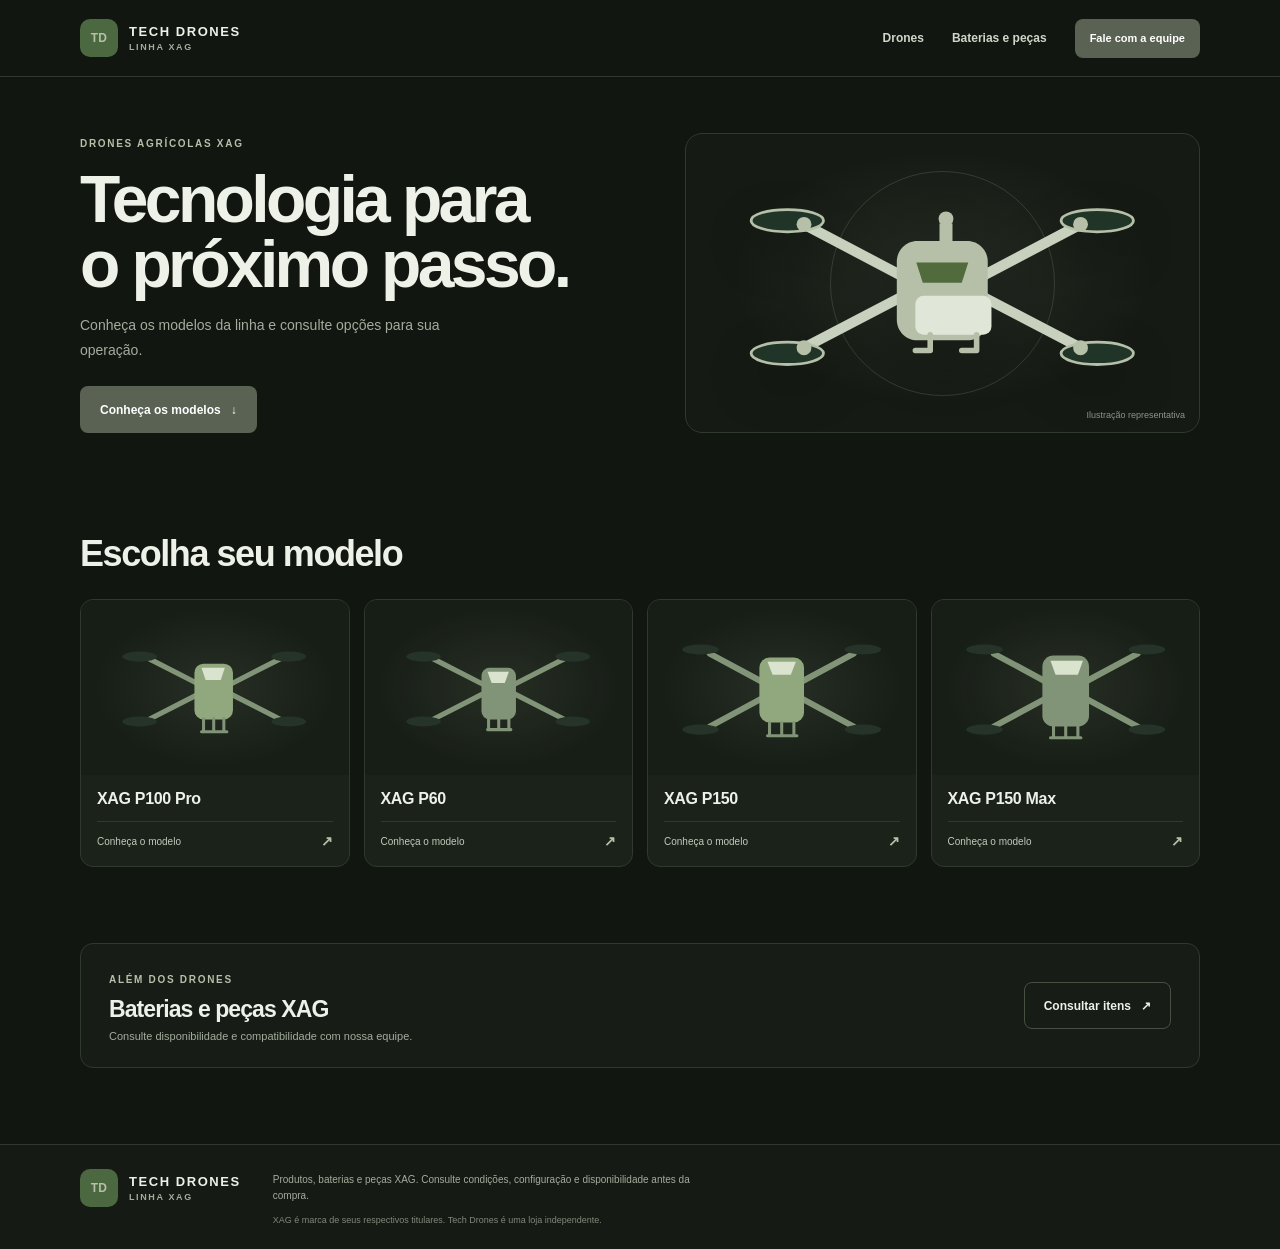
==== commit 37593a66: "Simplifica selecao dos drones Co-authored-by: Copilot <223556219+Copilot@users.noreply.github.com>" ====
--- a/index.html
+++ b/index.html
@@ -28,7 +28,7 @@
       <div class="hero-copy">
         <span class="eyebrow">Drones agrícolas XAG</span>
         <h1>Tecnologia para<br>o próximo passo.</h1>
-        <p>Encontre seu modelo XAG. Uma página para cada drone, com acesso direto para consultar detalhes e disponibilidade.</p>
+        <p>Conheça os modelos da linha e consulte opções para sua operação.</p>
         <a class="button" href="#modelos">Conheça os modelos <span aria-hidden="true">↓</span></a>
       </div>
       <div class="hero-visual" aria-hidden="true">
@@ -57,36 +57,32 @@
 
     <section class="models-section container" id="modelos" aria-labelledby="models-title">
       <div class="section-heading">
-        <div>
-          <span class="eyebrow">Escolha seu modelo</span>
-          <h2 id="models-title">Um drone. Uma página.</h2>
-        </div>
-        <p>Veja cada modelo individualmente e consulte a configuração ideal para sua operação.</p>
+        <h2 id="models-title">Escolha seu modelo</h2>
       </div>
       <div class="model-grid">
         <a class="model-card" href="p100-pro.html">
           <span class="model-visual" aria-hidden="true">
             <svg viewBox="0 0 240 145" fill="none"><g stroke="#829477" stroke-width="5" stroke-linecap="round"><path d="m104 69-49-25m81 25 49-25M104 79 55 104m81-25 49 25"/></g><g fill="#263328"><ellipse cx="46" cy="42" rx="17" ry="5"/><ellipse cx="193" cy="42" rx="17" ry="5"/><ellipse cx="46" cy="106" rx="17" ry="5"/><ellipse cx="193" cy="106" rx="17" ry="5"/></g><rect x="100" y="49" width="38" height="55" rx="9" fill="#91a77e"/><path d="M107 53h23l-4 12h-15l-4-12Z" fill="#d9e3ce"/><path d="M109 103v13m10-13v13m10-13v13m-22 0h25" stroke="#829477" stroke-width="3" stroke-linecap="round"/></svg>
           </span>
-          <span class="model-info"><span class="model-index">01 / 04</span><strong>XAG P100 Pro</strong><span>Conheça o modelo <b aria-hidden="true">↗</b></span></span>
+          <span class="model-info"><strong>XAG P100 Pro</strong><span>Conheça o modelo <b aria-hidden="true">↗</b></span></span>
         </a>
         <a class="model-card" href="p60.html">
           <span class="model-visual" aria-hidden="true">
             <svg viewBox="0 0 240 145" fill="none"><g stroke="#829477" stroke-width="5" stroke-linecap="round"><path d="m104 69-49-25m81 25 49-25M104 79 55 104m81-25 49 25"/></g><g fill="#263328"><ellipse cx="46" cy="42" rx="17" ry="5"/><ellipse cx="193" cy="42" rx="17" ry="5"/><ellipse cx="46" cy="106" rx="17" ry="5"/><ellipse cx="193" cy="106" rx="17" ry="5"/></g><rect x="103" y="53" width="34" height="51" rx="8" fill="#829477"/><path d="M109 57h21l-4 11h-13l-4-11Z" fill="#d9e3ce"/><path d="M110 101v13m10-13v13m10-13v13m-21 0h23" stroke="#829477" stroke-width="3" stroke-linecap="round"/></svg>
           </span>
-          <span class="model-info"><span class="model-index">02 / 04</span><strong>XAG P60</strong><span>Conheça o modelo <b aria-hidden="true">↗</b></span></span>
+          <span class="model-info"><strong>XAG P60</strong><span>Conheça o modelo <b aria-hidden="true">↗</b></span></span>
         </a>
         <a class="model-card" href="p150.html">
           <span class="model-visual" aria-hidden="true">
             <svg viewBox="0 0 240 145" fill="none"><g stroke="#829477" stroke-width="6" stroke-linecap="round"><path d="m101 67-52-28m90 28 52-28m-90 44-52 28m90-28 52 28"/></g><g fill="#263328"><ellipse cx="40" cy="35" rx="18" ry="5"/><ellipse cx="200" cy="35" rx="18" ry="5"/><ellipse cx="40" cy="114" rx="18" ry="5"/><ellipse cx="200" cy="114" rx="18" ry="5"/></g><rect x="98" y="43" width="44" height="64" rx="10" fill="#91a77e"/><path d="M106 47h28l-5 13h-18l-5-13Z" fill="#d9e3ce"/><path d="M108 107v13m12-13v13m12-13v13m-26 0h29" stroke="#829477" stroke-width="3" stroke-linecap="round"/></svg>
           </span>
-          <span class="model-info"><span class="model-index">03 / 04</span><strong>XAG P150</strong><span>Conheça o modelo <b aria-hidden="true">↗</b></span></span>
+          <span class="model-info"><strong>XAG P150</strong><span>Conheça o modelo <b aria-hidden="true">↗</b></span></span>
         </a>
         <a class="model-card" href="p150-max.html">
           <span class="model-visual" aria-hidden="true">
             <svg viewBox="0 0 240 145" fill="none"><g stroke="#829477" stroke-width="6" stroke-linecap="round"><path d="m101 67-52-28m90 28 52-28m-90 44-52 28m90-28 52 28"/></g><g fill="#263328"><ellipse cx="40" cy="35" rx="18" ry="5"/><ellipse cx="200" cy="35" rx="18" ry="5"/><ellipse cx="40" cy="114" rx="18" ry="5"/><ellipse cx="200" cy="114" rx="18" ry="5"/></g><rect x="97" y="41" width="46" height="70" rx="11" fill="#829477"/><path d="M105 46h32l-5 14h-22l-5-14Z" fill="#d9e3ce"/><path d="M108 110v12m12-12v12m12-12v12m-27 0h30" stroke="#829477" stroke-width="3" stroke-linecap="round"/></svg>
           </span>
-          <span class="model-info"><span class="model-index">04 / 04</span><strong>XAG P150 Max</strong><span>Conheça o modelo <b aria-hidden="true">↗</b></span></span>
+          <span class="model-info"><strong>XAG P150 Max</strong><span>Conheça o modelo <b aria-hidden="true">↗</b></span></span>
         </a>
       </div>
     </section>
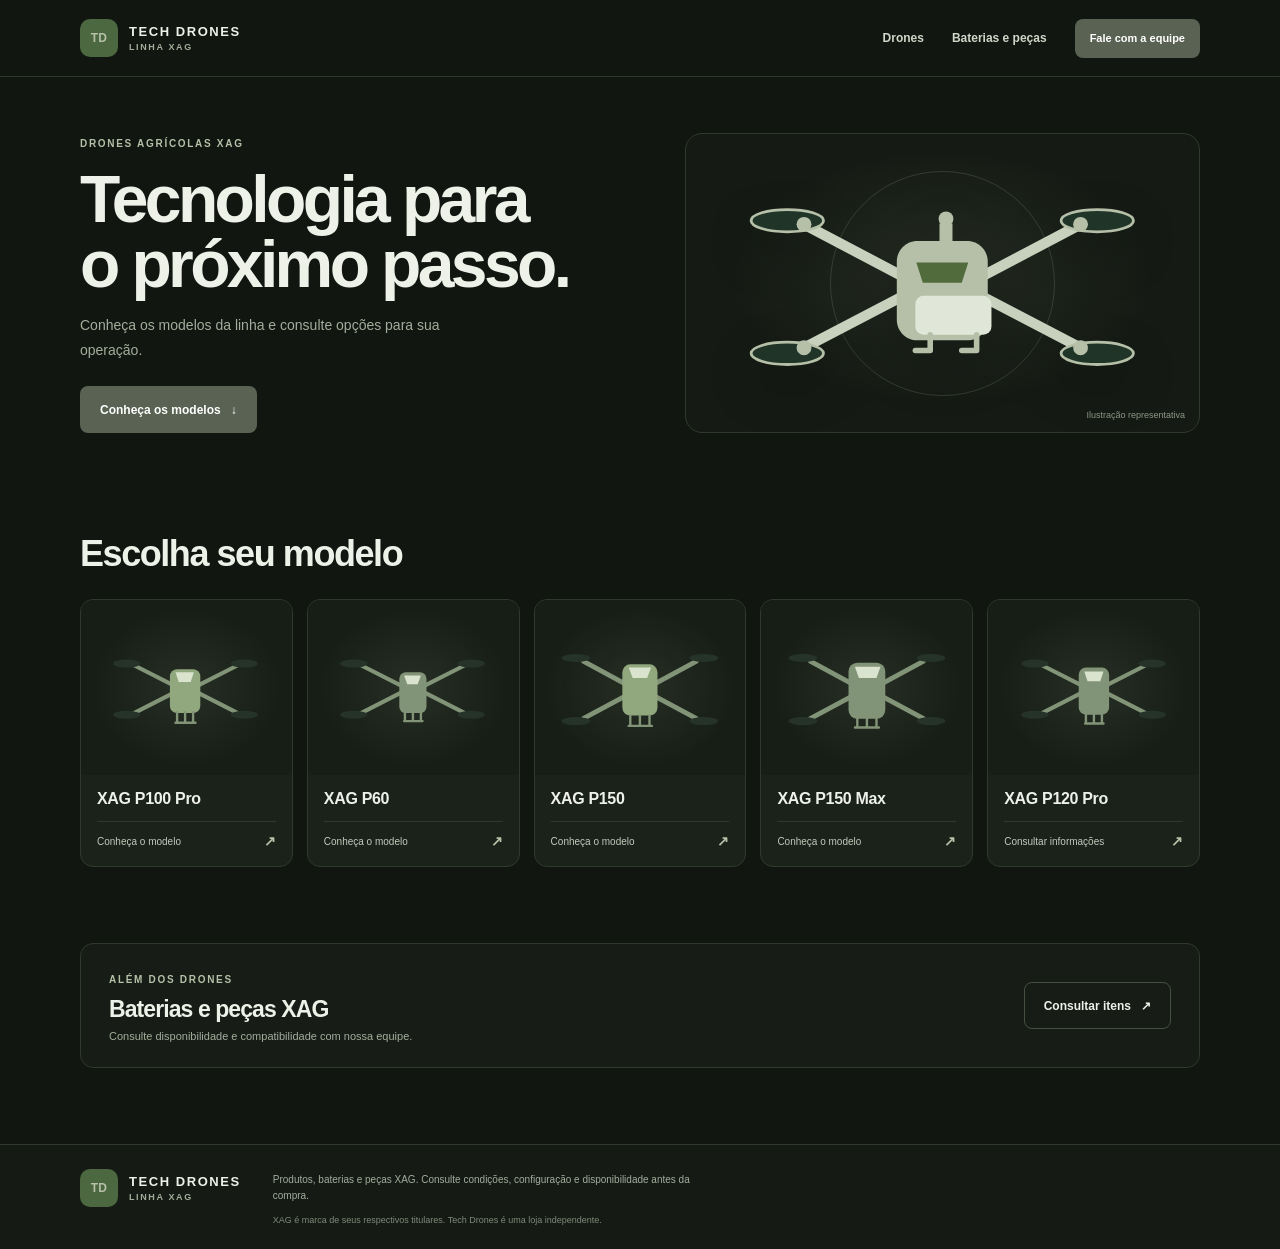
==== commit 84875a53: "Adiciona dados e consulta do P120 Pro Co-authored-by: Copilot <223556219+Copilot@users.noreply.githu" ====
--- a/index.html
+++ b/index.html
@@ -4,7 +4,7 @@
   <meta charset="utf-8">
   <meta name="viewport" content="width=device-width, initial-scale=1">
   <meta name="theme-color" content="#111610">
-  <meta name="description" content="Conheça os drones XAG P100 Pro, P60, P150 e P150 Max. Consulte opções, baterias e peças com a Tech Drones.">
+  <meta name="description" content="Conheça os drones XAG P100 Pro, P60, P120 Pro, P150 e P150 Max. Consulte opções, baterias e peças com a Tech Drones.">
   <title>Tech Drones | Drones XAG</title>
   <link rel="stylesheet" href="site.css">
 </head>
@@ -84,6 +84,12 @@
           </span>
           <span class="model-info"><strong>XAG P150 Max</strong><span>Conheça o modelo <b aria-hidden="true">↗</b></span></span>
         </a>
+        <a class="model-card model-card--consult" href="p120-pro.html">
+          <span class="model-visual" aria-hidden="true">
+            <svg viewBox="0 0 240 145" fill="none"><g stroke="#829477" stroke-width="5" stroke-linecap="round"><path d="m104 69-49-25m81 25 49-25M104 79 55 104m81-25 49 25"/></g><g fill="#263328"><ellipse cx="46" cy="42" rx="17" ry="5"/><ellipse cx="193" cy="42" rx="17" ry="5"/><ellipse cx="46" cy="106" rx="17" ry="5"/><ellipse cx="193" cy="106" rx="17" ry="5"/></g><rect x="101" y="47" width="38" height="59" rx="9" fill="#829477"/><path d="M108 52h24l-4 12h-16l-4-12Z" fill="#d9e3ce"/><path d="M110 105v12m10-12v12m10-12v12m-21 0h23" stroke="#829477" stroke-width="3" stroke-linecap="round"/></svg>
+          </span>
+          <span class="model-info"><strong>XAG P120 Pro</strong><span>Consultar informações <b aria-hidden="true">↗</b></span></span>
+        </a>
       </div>
     </section>
 
--- a/site.css
+++ b/site.css
@@ -80,7 +80,7 @@
 .section-heading { display: flex; align-items: end; justify-content: space-between; gap: 30px; margin-bottom: 24px; }
 .section-heading h2, .support-strip h2 { margin: 9px 0 0; font-size: clamp(26px, 4vw, 36px); letter-spacing: -.04em; }
 .section-heading p { max-width: 335px; margin: 0 0 3px; color: var(--muted); font-size: 12px; line-height: 1.7; }
-.model-grid { display: grid; grid-template-columns: repeat(4, minmax(0, 1fr)); gap: 14px; }
+.model-grid { display: grid; grid-template-columns: repeat(auto-fit, minmax(200px, 1fr)); gap: 14px; }
 .model-card {
   overflow: hidden;
   border: 1px solid var(--line);
@@ -141,6 +141,10 @@
 .detail-item { padding: 16px; border: 1px solid var(--line); border-radius: 10px; background: #171d16; }
 .detail-item b { display: block; margin-bottom: 6px; font-size: 11px; }
 .detail-item span { color: var(--muted); font-size: 10px; line-height: 1.6; }
+.product-source-note { margin: 15px 0 0; color: #929b8b; font-size: 10px; line-height: 1.65; }
+.product-source-note a { color: var(--sage); text-decoration: underline; text-underline-offset: 3px; }
+.product-source-note a:hover { color: var(--ink); }
+.product-source-note + .product-source-note { margin-top: 6px; }
 .product-switcher { display: flex; align-items: center; justify-content: space-between; gap: 14px; margin-top: 34px; padding-top: 19px; border-top: 1px solid var(--line); }
 .product-switcher a { color: #c5cdbd; font-size: 11px; }
 .product-switcher a:hover { color: var(--sage); }
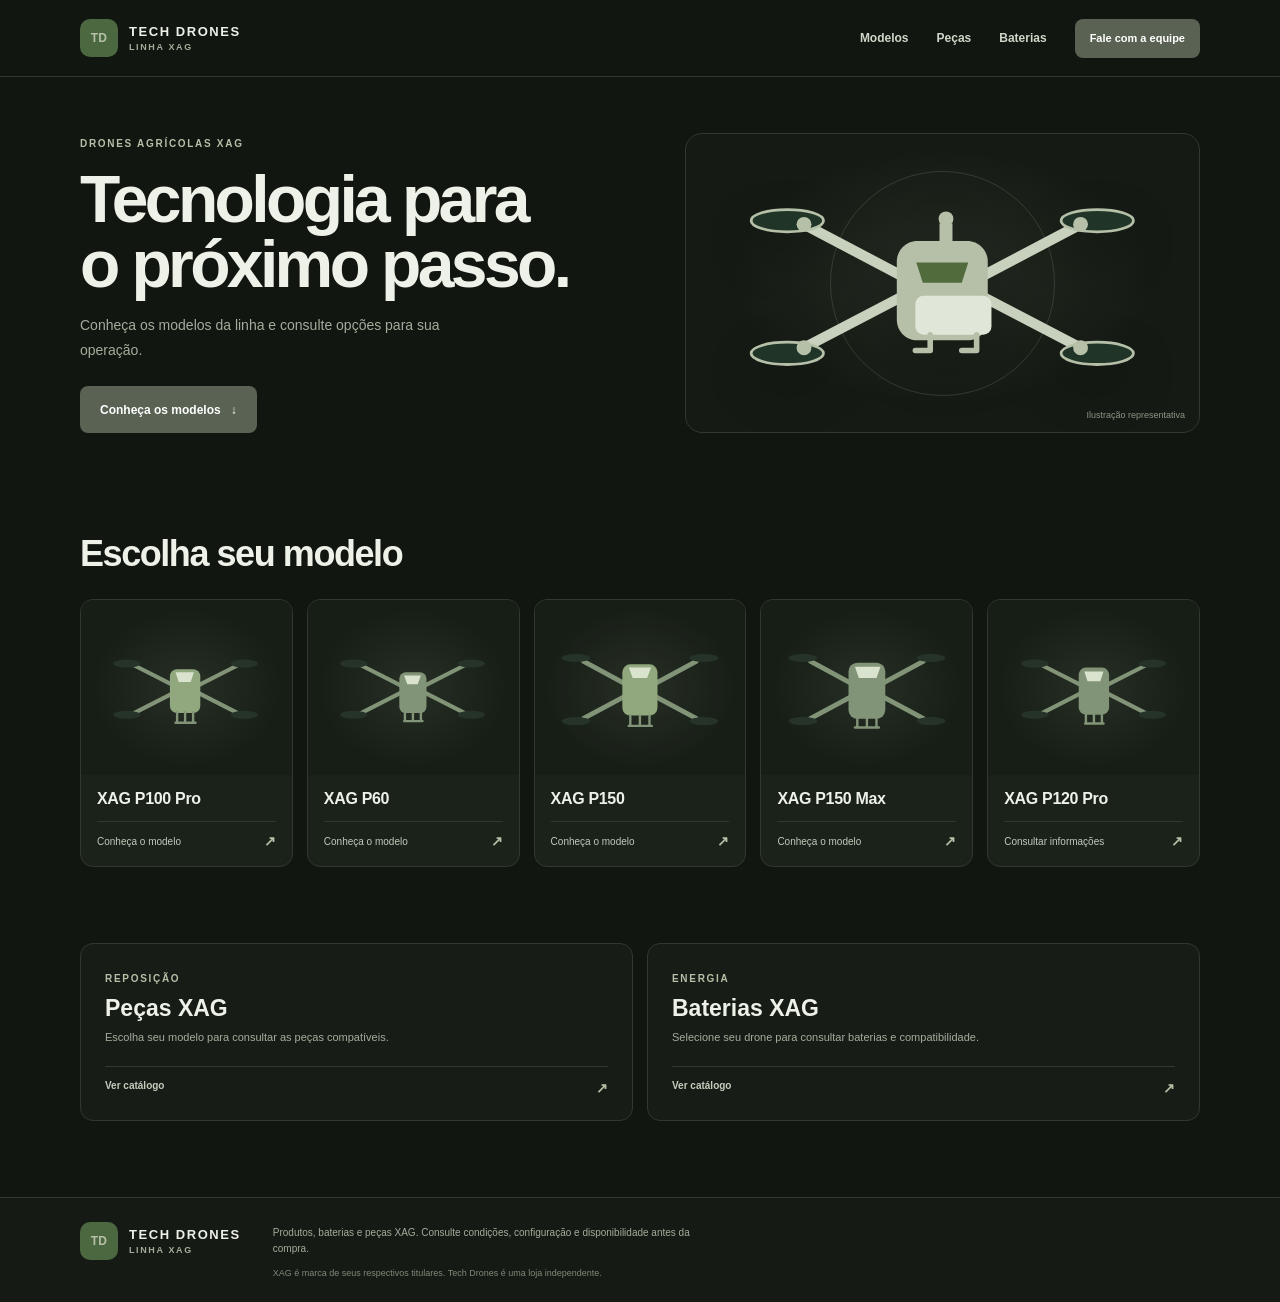
==== commit c7214ce7: "Adiciona catálogos de peças e baterias Co-authored-by: Copilot <223556219+Copilot@users.noreply.gith" ====
--- a/index.html
+++ b/index.html
@@ -16,8 +16,9 @@
         <span>TECH DRONES<small>LINHA XAG</small></span>
       </a>
       <nav class="main-nav" aria-label="Navegação principal">
-        <a href="#modelos">Drones</a>
-        <a href="#pecas">Baterias e peças</a>
+        <a href="#modelos">Modelos</a>
+        <a href="pecas.html">Peças</a>
+        <a href="baterias.html">Baterias</a>
         <a class="button button--small" href="#contato">Fale com a equipe</a>
       </nav>
     </div>
@@ -93,13 +94,19 @@
       </div>
     </section>
 
-    <section class="support-strip container" id="pecas">
-      <div>
-        <span class="eyebrow">Além dos drones</span>
-        <h2>Baterias e peças XAG</h2>
-        <p>Consulte disponibilidade e compatibilidade com nossa equipe.</p>
-      </div>
-      <a class="button button--outline" href="https://wa.me/?text=Olá!%20Gostaria%20de%20consultar%20baterias%20e%20peças%20XAG." target="_blank" rel="noopener noreferrer">Consultar itens <span aria-hidden="true">↗</span></a>
+    <section class="catalog-links container" aria-label="Catálogos de reposição">
+      <a class="catalog-link-card" href="pecas.html">
+        <span class="eyebrow">Reposição</span>
+        <h2>Peças XAG</h2>
+        <p>Escolha seu modelo para consultar as peças compatíveis.</p>
+        <span class="catalog-link-action">Ver catálogo <b aria-hidden="true">↗</b></span>
+      </a>
+      <a class="catalog-link-card" href="baterias.html">
+        <span class="eyebrow">Energia</span>
+        <h2>Baterias XAG</h2>
+        <p>Selecione seu drone para consultar baterias e compatibilidade.</p>
+        <span class="catalog-link-action">Ver catálogo <b aria-hidden="true">↗</b></span>
+      </a>
     </section>
   </main>
 
--- a/site.css
+++ b/site.css
@@ -103,13 +103,37 @@
 .model-info > span:last-child { display: flex; justify-content: space-between; align-items: center; margin-top: 13px; padding-top: 11px; border-top: 1px solid var(--line); color: #c2cabb; font-size: 10px; }
 .model-info > span:last-child b { color: var(--sage); font-size: 14px; }
 
-.support-strip { display: flex; align-items: center; justify-content: space-between; gap: 24px; margin-bottom: 76px; padding: 25px 28px; border: 1px solid var(--line); border-radius: 13px; background: #171d16; }
-.support-strip h2 { font-size: 23px; }
-.support-strip p { margin: 7px 0 0; color: var(--muted); font-size: 11px; }
+.catalog-links { display: grid; grid-template-columns: repeat(2, minmax(0, 1fr)); gap: 14px; margin-bottom: 76px; }
+.catalog-link-card { display: block; padding: 24px; border: 1px solid var(--line); border-radius: 13px; background: #171d16; transition: border-color .2s, transform .2s; }
+.catalog-link-card:hover { transform: translateY(-2px); border-color: #65735d; }
+.catalog-link-card h2 { margin: 9px 0 6px; font-size: 23px; }
+.catalog-link-card p { margin: 0; color: var(--muted); font-size: 11px; line-height: 1.65; }
+.catalog-link-action { display: flex; justify-content: space-between; margin-top: 20px; padding-top: 13px; border-top: 1px solid var(--line); color: #c5cdbd; font-size: 10px; font-weight: 700; }
+.catalog-link-action b { color: var(--sage); font-size: 14px; }
 .site-footer { border-top: 1px solid var(--line); background: #151a14; }
 .footer-inner { display: grid; grid-template-columns: auto 1fr; align-items: center; gap: 8px 32px; padding-block: 24px; }
 .footer-inner > p { max-width: 430px; margin: 0; color: var(--muted); font-size: 10px; line-height: 1.6; }
 .footer-inner > small { grid-column: 2; color: #808a7a; font-size: 9px; }
+
+.catalog-page-main { min-height: calc(100vh - 180px); padding-block: 27px 70px; }
+.catalog-intro { max-width: 720px; margin: 45px auto 30px; text-align: center; }
+.catalog-intro h1 { margin: 12px 0; font-size: clamp(32px, 5vw, 48px); line-height: 1.05; letter-spacing: -.05em; }
+.catalog-intro p { margin: 0; color: var(--muted); font-size: 13px; line-height: 1.75; }
+.catalog-panel { max-width: 680px; margin: 0 auto; padding: 24px; border: 1px solid var(--line); border-radius: 14px; background: var(--surface); }
+.model-select-label { display: block; margin-bottom: 9px; font-size: 12px; font-weight: 700; }
+.model-select { width: 100%; min-height: 48px; padding: 0 13px; border: 1px solid #455043; border-radius: 8px; background: #121811; color: var(--ink); font: inherit; font-size: 12px; }
+.model-select:focus-visible { outline: 3px solid var(--sage); outline-offset: 3px; }
+.catalog-state { min-height: 214px; display: flex; align-items: center; flex-direction: column; justify-content: center; margin-top: 18px; padding: 25px 20px; border: 1px dashed #455043; border-radius: 10px; text-align: center; }
+.catalog-state-icon { width: 38px; height: 38px; display: grid; place-items: center; margin-bottom: 12px; border: 1px solid #455043; border-radius: 50%; color: var(--sage); font-size: 22px; }
+.catalog-state h2 { margin: 0 0 8px; font-size: 18px; }
+.catalog-state p { max-width: 465px; margin: 0 0 17px; color: var(--muted); font-size: 11px; line-height: 1.7; }
+.catalog-state .button { min-height: 42px; }
+.catalog-disclaimer { max-width: 680px; margin: 14px auto 0; color: #929b8b; font-size: 10px; line-height: 1.65; text-align: center; }
+.catalog-switch { max-width: 680px; display: flex; justify-content: space-between; gap: 15px; margin: 27px auto 0; padding-top: 17px; border-top: 1px solid var(--line); }
+.catalog-switch a { color: #c5cdbd; font-size: 11px; }
+.catalog-switch a:hover { color: var(--sage); }
+.catalog-switch a:first-child { color: var(--sage); font-weight: 700; }
+.is-hidden { display: none; }
 
 .product-main { padding-block: 27px 70px; }
 .breadcrumbs { display: flex; gap: 9px; margin-bottom: 25px; color: var(--muted); font-size: 10px; }
@@ -158,9 +182,9 @@
 }
 @media (max-width: 600px) {
   .container { width: min(var(--max), calc(100% - 32px)); }
-  .header-inner { min-height: 66px; }
-  .main-nav { gap: 13px; font-size: 10px; }
-  .main-nav .button { min-height: 36px; padding-inline: 10px; font-size: 9px; }
+  .header-inner { min-height: 66px; flex-wrap: wrap; gap: 0; padding-top: 9px; }
+  .main-nav { width: 100%; justify-content: space-between; gap: 8px; padding: 8px 0 10px; font-size: 10px; }
+  .main-nav .button { min-height: 34px; padding-inline: 9px; font-size: 9px; }
   .home-hero { grid-template-columns: 1fr; gap: 22px; padding-block: 38px 28px; }
   .hero-copy h1 { font-size: 48px; }
   .hero-copy p { font-size: 12px; }
@@ -176,8 +200,15 @@
   .model-info { padding: 12px 11px 13px; }
   .model-info strong { font-size: 13px; }
   .model-info > span:last-child { font-size: 9px; }
-  .support-strip { align-items: start; flex-direction: column; margin-bottom: 48px; padding: 21px; }
-  .support-strip h2 { font-size: 22px; }
+  .catalog-links { grid-template-columns: 1fr; gap: 9px; margin-bottom: 48px; }
+  .catalog-link-card { padding: 20px; }
+  .catalog-page-main { padding-top: 20px; }
+  .catalog-intro { margin: 35px auto 23px; text-align: left; }
+  .catalog-intro h1 { font-size: 36px; }
+  .catalog-intro p { font-size: 12px; }
+  .catalog-panel { padding: 16px; }
+  .catalog-state { min-height: 195px; padding: 20px 14px; }
+  .catalog-switch a { font-size: 10px; }
   .footer-inner { grid-template-columns: 1fr; gap: 13px; }
   .footer-inner > small { grid-column: 1; }
   .product-main { padding-top: 20px; }
